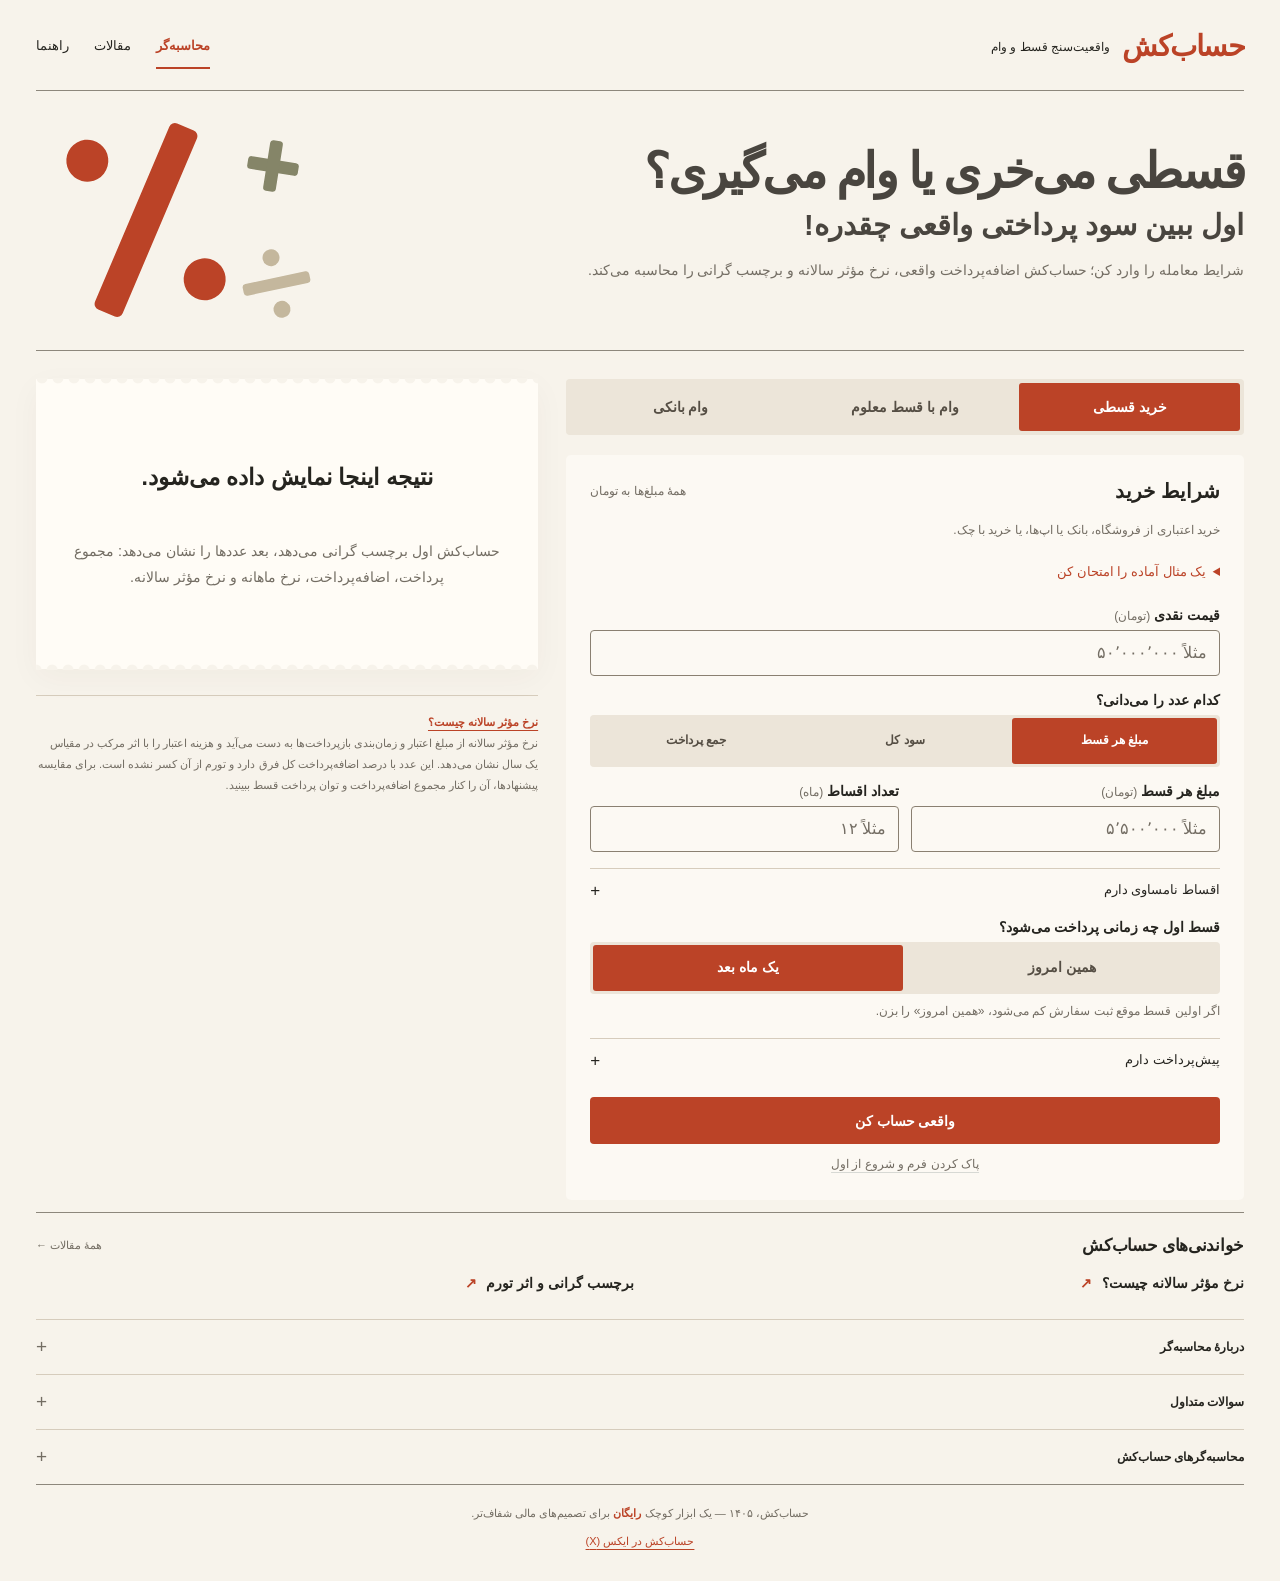
==== hesabkesh/index.html @ 0bfcc55f "Use buttons for profit amount and percentage selection" ====
<!DOCTYPE html>
<html lang="fa" dir="rtl">
<head>
<meta charset="UTF-8">
<meta name="viewport" content="width=device-width, initial-scale=1.0">
<title>محاسبه سود واقعی وام و خرید قسطی | حساب‌کش</title>
<meta name="description" content="محاسبه قسط، اضافه‌پرداخت و نرخ مؤثر سالانه وام و خرید اقساطی؛ با پیش‌پرداخت، اقساط متغیر و دوره تنفس. همراه راهنمای نرخ مؤثر، فرمول‌ها و اثر تورم.">
<meta name="robots" content="index, follow">
<meta name="theme-color" content="#f7f3eb">
<meta name="application-name" content="حساب‌کش">
<link rel="icon" href="favicon.svg?v=warm-percent" type="image/svg+xml">
<link rel="canonical" href="https://hesabkesh.ir/">
<link rel="preload" href="/fonts/vazirmatn-arabic.woff2" as="font" type="font/woff2" crossorigin>
<meta property="og:type" content="website">
<meta property="og:locale" content="fa_IR">
<meta property="og:site_name" content="حساب‌کش">
<meta property="og:title" content="محاسبه سود واقعی وام و خرید قسطی | حساب‌کش">
<meta property="og:description" content="محاسبه قسط، اضافه‌پرداخت و نرخ مؤثر سالانه وام و خرید اقساطی؛ با پیش‌پرداخت، اقساط متغیر و دوره تنفس. همراه راهنمای نرخ مؤثر، فرمول‌ها و اثر تورم.">
<meta property="og:url" content="https://hesabkesh.ir/">
<meta name="twitter:card" content="summary">
<meta name="twitter:title" content="محاسبه سود واقعی وام و خرید قسطی | حساب‌کش">
<meta name="twitter:description" content="محاسبه قسط، اضافه‌پرداخت و نرخ مؤثر سالانه وام و خرید اقساطی؛ با پیش‌پرداخت، اقساط متغیر و دوره تنفس. همراه راهنمای نرخ مؤثر، فرمول‌ها و اثر تورم.">
<script type="application/ld+json">
{
  "@context": "https://schema.org",
  "@type": "WebApplication",
  "name": "حساب‌کش",
  "alternateName": "واقعیت‌سنج خرید قسطی و وام",
  "url": "https://hesabkesh.ir/",
  "applicationCategory": "FinanceApplication",
  "operatingSystem": "Any",
  "inLanguage": "fa-IR",
  "isAccessibleForFree": true,
  "description": "محاسبه قسط، اضافه‌پرداخت و نرخ مؤثر سالانه وام و خرید اقساطی، همراه راهنمای فرمول‌ها و تفسیر هزینه اعتبار.",
  "offers": {
    "@type": "Offer",
    "price": "0",
    "priceCurrency": "IRR"
  },
  "featureList": [
    "محاسبه سود واقعی خرید قسطی",
    "محاسبه نرخ بهره مؤثر سالانه",
    "محاسبه اقساط وام بانکی",
    "محاسبه اقساط متغیر و پیش‌پرداخت",
    "محاسبه وام با دوره تنفس"
  ]
}
</script>
<script type="application/ld+json">
{
  "@context": "https://schema.org",
  "@type": "FAQPage",
  "inLanguage": "fa-IR",
  "mainEntity": [
    {
      "@type": "Question",
      "name": "نرخ مؤثر سالانه چیست؟",
      "acceptedAnswer": {
        "@type": "Answer",
        "text": "نرخ مؤثر سالانه هزینه واقعی وام یا خرید قسطی را در مقیاس یک سال نشان می‌دهد. این نرخ از مبلغ اعتبار و زمان پرداخت‌ها به دست می‌آید، اثر مرکب را لحاظ می‌کند و هنوز از تورم تعدیل نشده است."
      }
    },
    {
      "@type": "Question",
      "name": "چرا سود واقعی خرید قسطی با نرخ اعلامی فرق دارد؟",
      "acceptedAnswer": {
        "@type": "Answer",
        "text": "در خرید قسطی، قیمت نقدی، پیش‌پرداخت، تعداد اقساط و مبلغ هر قسط روی نرخ واقعی اثر می‌گذارند. به همین دلیل ممکن است هزینه واقعی از تصور اولیه بیشتر باشد."
      }
    },
    {
      "@type": "Question",
      "name": "برای مقایسه دو پیشنهاد، نرخ مؤثر سالانه مهم‌تر است یا اضافه‌پرداخت؟",
      "acceptedAnswer": {
        "@type": "Answer",
        "text": "هر دو مهم هستند. نرخ مؤثر سالانه هزینه نسبی اعتبار را برای مقایسه نشان می‌دهد و اضافه‌پرداخت مشخص می‌کند در مجموع چند تومان بیشتر پرداخت می‌کنید. مبلغ همه قسط‌های ماهانه را هم با درآمد پس از مخارج ضروری بسنجید."
      }
    },
    {
      "@type": "Question",
      "name": "آیا سود روی اصل وام با نرخ بهره واقعی یکی است؟",
      "acceptedAnswer": {
        "@type": "Answer",
        "text": "نه همیشه. در روش سود روی اصل وام، سود معمولاً روی کل اصل وام حساب می‌شود، حتی وقتی بخشی از بدهی بازپرداخت شده است. به همین دلیل نرخ مؤثر می‌تواند از نرخ اعلامی بالاتر باشد."
      }
    },
    {
      "@type": "Question",
      "name": "آیا نرخ مؤثر سالانه اثر تورم را هم حساب می‌کند؟",
      "acceptedAnswer": {
        "@type": "Answer",
        "text": "خیر. نرخ مؤثر سالانه هزینه اعتبار پیش از تعدیل تورمی است. برای یک دوره سالانه یکسان، نرخ تعدیل‌شده برابر است با (۱ + نرخ مؤثر) تقسیم بر (۱ + تورم)، منهای ۱؛ نرخ‌ها به صورت اعشاری وارد می‌شوند. تورم گذشته تضمین آینده یا افزایش درآمد شما نیست."
      }
    }
  ]
}
</script>
<script>
  window.GA_MEASUREMENT_ID = 'G-GB3STFFW12';

  (function loadGoogleAnalytics() {
    const id = window.GA_MEASUREMENT_ID;
    if (['localhost', '127.0.0.1'].includes(location.hostname) || !id || id === 'G-XXXXXXXXXX') return;

    const script = document.createElement('script');
    script.async = true;
    script.src = `https://www.googletagmanager.com/gtag/js?id=${encodeURIComponent(id)}`;
    document.head.appendChild(script);

    window.dataLayer = window.dataLayer || [];
    window.gtag = function gtag(){ dataLayer.push(arguments); };
    gtag('js', new Date());
    gtag('config', id);
  })();
</script>
<style>
  @font-face {
    font-family: 'Vazirmatn';
    font-weight: 100 900;
    font-display: swap;
    src: url('/fonts/vazirmatn-arabic.woff2') format('woff2');
    unicode-range: U+0600-06FF, U+0750-077F, U+08A0-08FF, U+200C-200E, U+2010-2011, U+FB50-FDFF, U+FE70-FEFC;
  }
  @font-face {
    font-family: 'Vazirmatn';
    font-weight: 100 900;
    font-display: swap;
    src: url('/fonts/vazirmatn-latin.woff2') format('woff2');
    unicode-range: U+0000-00FF, U+0131, U+0152-0153, U+02BB-02BC, U+02C6, U+02DA, U+02DC, U+2000-206F, U+20AC, U+2122, U+2212, U+FEFF;
  }

  *, *::before, *::after { box-sizing: border-box; margin: 0; padding: 0; }

  :root {
    --bg: #111315;
    --surface: #181b1e;
    --card: rgba(255,255,255,0.06);
    --card-solid: #20252a;
    --primary: #2dd4bf;
    --primary-dark: #14b8a6;
    --primary-light: rgba(45,212,191,0.14);
    --accent: #f59e0b;
    --danger: #fb7185;
    --text: #f6f3ee;
    --muted: #a9b1ad;
    --border: rgba(255,255,255,0.36);
    --warn: #fbbf24;
    --good: #6ee7b7;
    --radius: 8px;
  }

  body {
    font-family: 'Vazirmatn', Tahoma, Arial, sans-serif;
    background:
      linear-gradient(180deg, rgba(45,212,191,0.05), transparent 280px),
      linear-gradient(135deg, #111315 0%, #171a1d 46%, #101418 100%);
    color: var(--text);
    min-height: 100vh;
    padding: 24px 16px 48px;
    position: relative;
    overflow-x: hidden;
  }
  html { scroll-behavior: smooth; background-color: #111315; color-scheme: dark; }

  /* Background: quiet grid for a utilitarian calculator surface */
  body::before {
    content: '';
    position: fixed;
    inset: 0;
    background-image:
      linear-gradient(rgba(255,255,255,0.035) 1px, transparent 1px),
      linear-gradient(90deg, rgba(255,255,255,0.035) 1px, transparent 1px);
    background-size: 36px 36px;
    z-index: -1;
  }

  .container { max-width: 760px; margin: 0 auto; }

  header { margin-bottom: 24px; }
  .brand-line {
    display: flex; align-items: center; justify-content: space-between; gap: 14px;
    margin-bottom: 18px; color: var(--muted); font-size: 0.86rem;
  }
  .brand {
    color: var(--text); font-weight: 800; font-size: 1.05rem;
  }
  .trust-pill {
    display: inline-flex; align-items: center;
    border: 1px solid rgba(45,212,191,0.52); color: #99f6e4;
    background: rgba(45,212,191,0.08); border-radius: var(--radius);
    padding: 6px 10px; white-space: nowrap; text-decoration: none;
    transition: background .2s, border-color .2s;
  }
  .trust-pill:hover,
  .trust-pill:focus-visible {
    background: rgba(45,212,191,0.14);
    border-color: rgba(45,212,191,0.75);
    outline: none;
  }
  header h1 {
    font-size: clamp(1.8rem, 3.4vw, 2.65rem); line-height: 1.42; font-weight: 900; margin-bottom: 12px;
    color: var(--text);
  }
  .hero-question {
    color: #99f6e4;
  }
  .hero-answer {
    display: block;
    font-size: 0.82em;
    color: var(--text);
    margin-top: 2px;
  }
  header p { color: var(--muted); font-size: 0.94rem; line-height: 1.9; max-width: 680px; }
  /* Tabs */
  .tabs {
    position: sticky; top: 8px; z-index: 20;
    display: flex; gap: 8px; margin-bottom: 24px;
    background: rgba(17,19,21,0.96); backdrop-filter: blur(12px);
    border-radius: var(--radius); padding: 6px; border: 1px solid var(--border);
  }
  #article-effective-rate { scroll-margin-top: 84px; }
  .tab-btn {
    flex: 1; padding: 10px 4px; border: none; background: transparent;
    border-radius: 8px; font-family: inherit; font-size: 0.85rem; font-weight: 500;
    cursor: pointer; color: var(--muted); transition: all .2s;
  }
  .tab-btn.active {
    background: var(--primary);
    color: #071411;
    box-shadow: 0 2px 12px rgba(45,212,191,0.25);
  }

  .tab-btn:focus-visible, .article-card a:focus-visible {
    outline: 2px solid var(--primary); outline-offset: 3px;
  }
  .articles-intro { color: var(--muted); margin-bottom: 20px; line-height: 1.9; }
  .article-card { line-height: 2; }
  .article-card h3 { font-size: 1.15rem; margin-bottom: 8px; }
  .article-card p, .article-card ul { margin-bottom: 16px; }
  .article-card ul { padding-inline-start: 24px; }
  .article-card .article-meta { color: var(--muted); font-size: 0.82rem; }
  .article-details summary { cursor: pointer; color: #99f6e4; font-weight: 700; padding: 10px 0; }
  .article-details summary:focus-visible { outline: 2px solid var(--primary); outline-offset: 3px; }
  .article-details .article-read-less { display: none; }
  .article-details[open] .article-read-more { display: none; }
  .article-details[open] .article-read-less { display: inline; }
  .article-full { border-top: 1px solid var(--border); padding-top: 16px; }
  .article-full h4 { font-size: 1rem; margin: 20px 0 8px; }
  .article-formula { background: rgba(0,0,0,0.2); border: 1px solid var(--border); border-radius: 8px; padding: 22px 12px; margin-bottom: 16px; text-align: center; overflow-x: auto; }
  .article-formula math { font-size: clamp(1rem, 3.5vw, 1.3rem); margin: 0 auto; }
  .ear-article-link { color: #99f6e4; text-decoration: underline; text-underline-offset: 4px; }
  .ear-article-link:focus-visible { outline: 2px solid var(--primary); outline-offset: 3px; }
  .inline-math { font-size: 1.12em; margin-inline: 0.2em; direction: ltr; unicode-bidi: isolate; white-space: nowrap; }
  .inline-code { font-family: monospace; font-size: 0.95em; overflow-wrap: anywhere; }
  .article-symbols { margin: 16px 0 24px; padding: 16px; border: 1px solid var(--border); border-radius: 8px; background: rgba(0,0,0,0.15); }
  .article-symbols dt { font-weight: 700; color: #99f6e4; margin-top: 14px; }
  .article-symbols dt:first-child { margin-top: 0; }
  .article-symbols dd { margin: 4px 0 0; }
  .article-card a { color: #99f6e4; text-underline-offset: 4px; }

  /* Card */
  .card {
    background: rgba(255,255,255,0.065); backdrop-filter: blur(16px);
    border-radius: var(--radius); padding: 24px;
    border: 1px solid var(--border); margin-bottom: 20px;
    box-shadow: 0 4px 24px rgba(0,0,0,0.3);
  }

  .panel { display: none; }
  .panel.active { display: block; }

  /* Form */
  .field { margin-bottom: 18px; }
  label { display: block; font-size: 0.9rem; font-weight: 700; margin-bottom: 6px; color: #e7ece8; }
  label span.hint { font-weight: 400; color: var(--muted); font-size: 0.82rem; }

  input[type="text"], input[type="number"], select {
    width: 100%; padding: 11px 14px; border: 1.5px solid var(--border);
    border-radius: 8px; font-family: inherit; font-size: 1rem;
    background: rgba(255,255,255,0.06); color: var(--text);
    transition: border-color .2s, background .2s; direction: ltr; text-align: right;
  }
  input[type="text"]::placeholder, input[type="number"]::placeholder { color: var(--muted); }
  select option { background: #1e1a45; color: var(--text); }
  input[type="text"]:focus, input[type="number"]:focus, select:focus {
    outline: none; border-color: var(--primary);
    background: rgba(45,212,191,0.08);
    box-shadow: 0 0 0 3px rgba(45,212,191,0.16);
  }

  .row-2 { display: grid; grid-template-columns: 1fr 1fr; gap: 16px; align-items: start; }

  .input-choice { margin-bottom: 18px; }
  .choice-group {
    display: grid; grid-template-columns: 1fr 1fr; gap: 6px;
    padding: 5px; border: 1px solid var(--border); border-radius: 8px;
    background: rgba(0,0,0,0.16);
  }
  .choice-btn {
    min-width: 0; border: 0; border-radius: 6px; padding: 10px 8px;
    background: transparent; color: var(--muted); font-family: inherit;
    font-size: 0.86rem; font-weight: 600; cursor: pointer;
    display: flex; align-items: center; justify-content: center; text-align: center;
    white-space: normal; line-height: 1.45;
    transition: background .2s, color .2s, box-shadow .2s;
  }
  .choice-btn.active {
    background: rgba(45,212,191,0.18); color: #b7fff2;
    box-shadow: inset 0 0 0 1px rgba(45,212,191,0.48);
  }
  .choice-stack { grid-template-columns: 1fr; }
  .choice-stack .choice-btn {
    justify-content: flex-start;
    line-height: 1.65; text-align: right; padding: 10px 12px;
  }
  .choice-stack .choice-example { flex-direction: column; align-items: flex-start; gap: 2px; }
  .choice-example strong { font-weight: 700; }
  .choice-example span { font-size: 0.78rem; font-weight: 400; color: var(--muted); }
  .choice-help {
    color: var(--muted); font-size: 0.8rem; line-height: 1.7;
    margin-top: 7px;
  }
  .derived-note {
    display: none; margin: -2px 0 18px; padding: 11px 13px;
    border: 1px solid rgba(45,212,191,0.28); border-radius: 8px;
    background: rgba(45,212,191,0.07); color: var(--muted);
    font-size: 0.82rem; line-height: 1.75;
  }
  .derived-note.show { display: block; }
  .derived-note strong { color: #99f6e4; }

  .btn {
    width: 100%; padding: 14px;
    background: var(--primary);
    color: #061513; border: none; border-radius: 8px; font-family: inherit;
    font-size: 1.05rem; font-weight: 700; cursor: pointer;
    transition: transform .15s, box-shadow .15s; margin-top: 4px;
    box-shadow: 0 4px 16px rgba(45,212,191,0.28);
  }
  .btn:hover { transform: translateY(-1px); box-shadow: 0 6px 22px rgba(45,212,191,0.36); }
  .btn:active { transform: translateY(0); }
  .reset-btn {
    display: block; margin: 11px auto 0; padding: 5px 8px;
    border: 0; background: transparent; color: var(--muted);
    font-family: inherit; font-size: 0.82rem; cursor: pointer;
    text-decoration: underline; text-decoration-color: rgba(169,177,173,0.45);
    text-underline-offset: 4px; transition: color .2s;
  }
  .reset-btn:hover,
  .reset-btn:focus-visible { color: #99f6e4; outline: none; }

  /* Results */
  .result-card {
    display: none;
    background: linear-gradient(135deg, rgba(45,212,191,0.13), rgba(245,158,11,0.08));
    border: 1.5px solid rgba(45,212,191,0.52);
    border-radius: var(--radius); padding: 22px; margin-top: 20px;
    backdrop-filter: blur(12px);
    box-shadow: 0 4px 24px rgba(0,0,0,0.26);
  }
  .result-card.show { display: block; }
  .result-card.result-nudge {
    animation: resultNudge 1.25s ease;
  }

  .result-card h3 {
    font-size: 1rem; font-weight: 700; margin-bottom: 16px; text-align: center;
    color: #99f6e4;
  }
  @keyframes resultNudge {
    0% {
      box-shadow: 0 4px 24px rgba(0,0,0,0.26), 0 0 0 0 rgba(45,212,191,0.0);
      border-color: rgba(45,212,191,0.52);
    }
    35% {
      box-shadow: 0 10px 34px rgba(0,0,0,0.34), 0 0 0 8px rgba(45,212,191,0.10);
      border-color: rgba(110,231,183,0.9);
    }
    100% {
      box-shadow: 0 4px 24px rgba(0,0,0,0.26), 0 0 0 0 rgba(45,212,191,0.0);
      border-color: rgba(45,212,191,0.52);
    }
  }

  .result-row { display: flex; justify-content: space-between; align-items: center; padding: 10px 0; border-bottom: 1px solid rgba(255,255,255,0.08); }
  .result-row:last-child { border-bottom: none; }
  .result-row .label { color: var(--muted); font-size: 0.9rem; }
  .result-row .value { font-weight: 700; font-size: 0.95rem; color: var(--text); }
  .result-row .value.big { font-size: 1.15rem; color: #fbbf24; }
  .result-row .value.apr { color: #99f6e4; }

  .result-summary {
    background: rgba(8,13,12,0.48);
    border: 1px solid rgba(255,255,255,0.36);
    border-radius: 8px;
    padding: 16px;
    margin-bottom: 16px;
  }
  .verdict-kicker {
    color: var(--muted); font-size: 0.82rem; margin-bottom: 7px;
  }
  .verdict-title {
    display: inline-flex; align-items: center; gap: 8px;
    font-size: 1.35rem; line-height: 1.45; font-weight: 900;
    margin-bottom: 8px;
  }
  .verdict-title.good { color: #6ee7b7; }
  .verdict-title.ok { color: #fde68a; }
  .verdict-title.warn { color: #fb923c; }
  .verdict-title.high { color: #fb7185; }
  .verdict-title.bad { color: #e879f9; }
  .verdict-lead {
    color: #e7ece8; font-size: 0.95rem; line-height: 1.85;
  }
  .result-placeholder {
    background: rgba(255,255,255,0.045);
    border: 1px dashed rgba(255,255,255,0.42);
    border-radius: var(--radius);
    padding: 16px;
    margin-bottom: 20px;
    color: var(--muted);
    line-height: 1.8;
    font-size: 0.9rem;
  }
  .result-placeholder strong { color: #f6f3ee; }

  /* Verdict bar */
  .verdict {
    margin-top: 16px; background: rgba(255,255,255,0.06);
    border-radius: 8px; padding: 14px 16px; font-size: 0.88rem; line-height: 1.7;
    border: 1px solid rgba(255,255,255,0.36);
  }
  .verdict strong { color: #99f6e4; }

  /* Explainer box */
  .explainer {
    background: rgba(45,212,191,0.07);
    border-right: 4px solid var(--primary);
    border-radius: 0 8px 8px 0; padding: 14px 16px; margin-top: 20px;
    font-size: 0.87rem; line-height: 1.75; color: var(--muted);
    border-top: 1px solid var(--border); border-bottom: 1px solid var(--border);
  }
  .explainer strong { color: #99f6e4; }

  .presets {
    display: grid; grid-template-columns: repeat(3, 1fr); gap: 10px;
    margin-bottom: 18px;
  }
  .preset-btn {
    background: rgba(255,255,255,0.052);
    border: 1px solid rgba(255,255,255,0.36);
    color: #f6f3ee; border-radius: 8px; padding: 11px 10px;
    font-family: inherit; cursor: pointer; text-align: right;
    min-height: 64px; transition: border-color .2s, background .2s;
  }
  .preset-btn:hover { border-color: rgba(45,212,191,0.45); background: rgba(45,212,191,0.08); }
  .preset-btn strong { display: block; font-size: 0.9rem; margin-bottom: 3px; }
  .preset-btn span { display: block; color: var(--muted); font-size: 0.78rem; line-height: 1.5; }
  .preset-label {
    color: #99f6e4;
    font-size: 0.88rem;
    font-weight: 700;
    margin-bottom: 12px;
  }
  .preset-separator {
    height: 0;
    border: 0;
    border-top: 1px solid rgba(255,255,255,0.12);
    background: linear-gradient(90deg, rgba(45,212,191,0), rgba(45,212,191,0.3), rgba(45,212,191,0));
    margin: 2px 0 18px;
  }

  /* Variable installments textarea */
  textarea {
    width: 100%; padding: 11px 14px; border: 1.5px solid var(--border);
    border-radius: 8px; font-family: 'Vazirmatn', Tahoma, monospace; font-size: 0.95rem;
    background: rgba(255,255,255,0.06); color: var(--text);
    resize: vertical; direction: ltr; text-align: right;
    transition: border-color .2s, background .2s; line-height: 1.8;
  }
  textarea::placeholder { color: var(--muted); }
  textarea:focus {
    outline: none; border-color: var(--primary);
    background: rgba(45,212,191,0.08);
    box-shadow: 0 0 0 3px rgba(45,212,191,0.16);
  }
  .var-counter {
    font-size: 0.8rem; color: var(--muted); margin-top: 5px; text-align: left;
  }
  .var-counter.has-entries { color: #99f6e4; }

  /* Grace period toggle */
  .grace-toggle {
    display: inline-block; margin-bottom: 16px; font-size: 0.85rem;
    color: #99f6e4; cursor: pointer; user-select: none;
    padding: 6px 12px; border: 1px dashed rgba(45,212,191,0.58);
    border-radius: 8px; transition: background .2s;
  }
  .grace-toggle:hover { background: rgba(45,212,191,0.1); }
  .optional-toggle { background: transparent; font-family: inherit; }
  .panel-switch {
    margin-bottom: 18px; padding: 10px 13px;
    border: 1px solid var(--border); border-radius: 8px;
    background: rgba(0,0,0,0.16); color: var(--muted);
    font-size: 0.84rem; line-height: 1.8;
  }
  .link-btn {
    padding: 0; border: 0; background: transparent; color: #99f6e4;
    font-family: inherit; font-size: inherit; font-weight: 700; cursor: pointer;
    text-decoration: underline; text-underline-offset: 4px;
  }
  .link-btn:hover, .link-btn:focus-visible { color: #ccfbf1; }
  .grace-panel { display: none; margin-bottom: 4px; }
  .grace-panel.open { display: block; }

  /* Validation errors */
  .field-error { font-size: 0.82rem; color: #f87171; margin-top: 5px; display: none; }
  .field-error.show { display: block; }
  input.invalid { border-color: #f87171 !important; box-shadow: 0 0 0 3px rgba(248,113,113,0.2) !important; }
  .form-error {
    background: rgba(248,113,113,0.1); border: 1px solid rgba(248,113,113,0.4);
    border-radius: 8px; padding: 11px 14px; font-size: 0.88rem; color: #fca5a5;
    margin-bottom: 14px; display: none;
  }
  .form-error.show { display: block; }

  /* Tooltip helper */
  .tooltip-wrap { position: relative; display: inline-block; margin-right: 4px; }
  .tooltip-icon { display: inline-flex; align-items: center; justify-content: center; width: 17px; height: 17px; background: #99f6e4; color: #061513; border-radius: 50%; font-size: 11px; cursor: default; }

  /* Reference box */
  .ref-box {
    background: rgba(255,255,255,0.05); backdrop-filter: blur(12px);
    border: 1px solid rgba(45,212,191,0.52); border-radius: var(--radius);
    margin-bottom: 20px; overflow: hidden;
  }
  .ref-box summary {
    padding: 13px 18px; font-size: 0.88rem; font-weight: 700; color: #99f6e4;
    cursor: pointer; list-style: none; user-select: none;
  }
  .ref-box summary::-webkit-details-marker { display: none; }
  .ref-box[open] summary { border-bottom: 1px solid rgba(255,255,255,0.08); }
  .ref-body { padding: 16px 18px; }
  .ref-baseline {
    font-size: 0.88rem; color: var(--muted); margin-bottom: 14px;
    display: flex; flex-wrap: wrap; gap: 6px; align-items: baseline;
  }
  .ref-baseline strong { color: #99f6e4; }
  .ref-bands { display: flex; flex-direction: column; gap: 7px; margin-bottom: 14px; }
  .band { display: flex; align-items: center; gap: 10px; font-size: 0.85rem; color: #e7ece8; }
  .bdot { width: 10px; height: 10px; border-radius: 50%; flex-shrink: 0; }
  .b-good .bdot { background: #6ee7b7; }
  .b-ok   .bdot { background: #fde68a; }
  .b-warn .bdot { background: #fb923c; }
  .b-high .bdot { background: #f87171; }
  .b-bad  .bdot { background: #e879f9; }
  .ref-note { font-size: 0.78rem; color: var(--muted); border-top: 1px solid rgba(255,255,255,0.07); padding-top: 12px; line-height: 1.7; }
  .ref-note a { color: #99f6e4; }

  .seo-content {
    margin-top: 32px;
    padding-top: 28px;
    border-top: 1px solid rgba(255,255,255,0.1);
  }
  .seo-content h2 {
    font-size: 1.15rem;
    color: #f0eeff;
    margin-bottom: 10px;
  }
  .seo-content h3 {
    font-size: 0.98rem;
    color: #99f6e4;
    margin-bottom: 8px;
  }
  .seo-content p {
    color: var(--muted);
    font-size: 0.88rem;
    line-height: 1.85;
    margin-bottom: 14px;
  }
  .seo-grid {
    display: grid;
    grid-template-columns: 1fr 1fr;
    gap: 16px;
    margin: 18px 0 20px;
  }
  .seo-item {
    background: rgba(255,255,255,0.04);
    border: 1px solid rgba(255,255,255,0.36);
    border-radius: 8px;
    padding: 16px;
  }
  .faq-list {
    display: grid;
    gap: 10px;
    margin-top: 14px;
  }
  .faq-list details {
    background: rgba(255,255,255,0.04);
    border: 1px solid rgba(255,255,255,0.36);
    border-radius: 8px;
    padding: 12px 14px;
  }
  .faq-list summary {
    color: #e7ece8;
    cursor: pointer;
    font-size: 0.9rem;
    font-weight: 600;
  }
  .faq-list p {
    margin: 10px 0 0;
  }
  .page-links {
    margin: 0;
    padding-right: 20px;
    line-height: 2;
  }
  .page-links a { color: #99f6e4; }
  .site-footer {
    margin-top: 28px;
    padding-top: 18px;
    border-top: 1px solid rgba(255,255,255,0.12);
    color: var(--muted);
    font-size: 0.82rem;
    line-height: 1.8;
    text-align: center;
  }
  .footer-free {
    color: #99f6e4;
    font-weight: 700;
  }
  .footer-social {
    display: inline-block;
    margin-top: 8px;
    color: var(--primary);
    text-underline-offset: 4px;
  }

  @media(max-width: 420px) {
    .row-2 { grid-template-columns: 1fr; }
    .seo-grid { grid-template-columns: 1fr; }
    .presets { grid-template-columns: 1fr; }
    .brand-line { align-items: flex-start; flex-direction: column; }
    .tab-btn { font-size: 0.78rem; }
  }
</style>
<link rel="stylesheet" href="./warm.css?v=f2a40dc24a">
</head>
<body>
<a class="skip-link" href="#main-content">پرش به محتوای اصلی</a>
<div class="container">

  <header class="site-header">
    <a class="wordmark" href="./"><strong>حساب‌کش</strong><span>واقعیت‌سنج قسط و وام</span></a>
    <nav class="tabs" aria-label="بخش‌های حساب‌کش">
      <button class="tab-btn active" type="button" data-tab="installment" aria-pressed="true" aria-controls="panel-installment panel-loan" onclick="returnToCalculator()">محاسبه‌گر</button>
      <button class="tab-btn" type="button" data-tab="articles" aria-pressed="false" aria-controls="panel-articles" onclick="switchTab('articles')">مقالات</button>
      <a href="#article-rate-guide" onclick="openRateGuideArticle()">راهنما</a>
    </nav>
  </header>
  <main id="main-content" tabindex="-1">
  <section class="hero" aria-labelledby="hero-heading">
    <div class="hero-copy"><h1 id="hero-heading">قسطی می‌خری یا وام می‌گیری؟</h1><p class="hero-subtitle">اول ببین سود پرداختی واقعی چقدره!</p><p class="hero-description">شرایط معامله را وارد کن؛ حساب‌کش اضافه‌پرداخت واقعی، نرخ مؤثر سالانه و برچسب گرانی را محاسبه می‌کند.</p></div>
    <div class="hero-art" aria-hidden="true">
      <svg class="art-plus" xmlns="http://www.w3.org/2000/svg" viewBox="0 0 80 80" fill="currentColor" focusable="false">
        <rect x="8" y="32" width="64" height="16" rx="4"/>
        <rect x="32" y="8" width="16" height="64" rx="4"/>
      </svg>
      <svg class="art-divide" xmlns="http://www.w3.org/2000/svg" viewBox="0 0 100 100" fill="currentColor" focusable="false">
        <rect x="10" y="43" width="80" height="14" rx="4"/>
        <circle cx="50" cy="19" r="10"/><circle cx="50" cy="81" r="10"/>
      </svg>
      <svg class="art-percent" xmlns="http://www.w3.org/2000/svg" viewBox="0 0 180 220" fill="currentColor" focusable="false">
        <circle cx="39" cy="44" r="21"/><circle cx="141" cy="176" r="21"/>
        <rect x="75" y="9" width="30" height="202" rx="6" transform="rotate(30 90 110)"/>
      </svg>
    </div>
  </section>
  <div class="calculator-workspace">
  <div class="calculator-modes choice-group" role="group" aria-label="نوع محاسبه">
    <button class="choice-btn active" type="button" id="inst-kind-purchase" aria-pressed="true" onclick="setInstallmentKind('purchase')">خرید قسطی</button>
    <button class="choice-btn" type="button" id="inst-kind-loan" aria-pressed="false" onclick="setInstallmentKind('loan')">وام با قسط معلوم</button>
    <button class="choice-btn" type="button" id="calculator-bank" aria-pressed="false" onclick="switchTab('loan')">وام بانکی</button>
  </div>
  <!-- ===== PANEL 1: Installment / Credit ===== -->
  <div id="panel-installment" class="panel calculator-panel active">
    <div class="card form-card" aria-describedby="inst-kind-help"><div class="form-heading"><h2>شرایط خرید</h2><span>همهٔ مبلغ‌ها به تومان</span></div>
      <p class="choice-help" id="inst-kind-help">خرید اعتباری از فروشگاه، بانک یا اپ‌ها، یا خرید با چک.</p>
      <details class="example-picker"><summary>یک مثال آماده را امتحان کن</summary>
      <div class="presets" id="inst-presets-purchase" aria-label="نمونه‌های آماده خرید قسطی">
        <button class="preset-btn" type="button" onclick="loadStorePreset(18000000, 0, 3600000, 4, 'extra', true)">
          <strong>تبلت</strong>
          <span>۱۸ نقدی، ۳٫۶ اضافه، قسط اول امروز</span>
        </button>
        <button class="preset-btn" type="button" onclick="loadInstallmentPreset(80000000, 20000000, 5800000, 12)">
          <strong>لوازم خانگی</strong>
          <span>۸۰ نقدی، ۲۰ پیش، ۱۲ قسط ۵٫۸</span>
        </button>
        <button class="preset-btn" type="button" onclick="loadStorePreset(30000000, 0, 38000000, 10, 'total', false)">
          <strong>گوشی میان‌رده</strong>
          <span>۳۰ نقدی، مجموع کل ۳۸، ۱۰ قسط</span>
        </button>
      </div>
      <div class="presets" id="inst-presets-loan" aria-label="نمونه‌های آماده وام" style="display:none">
        <button class="preset-btn" type="button" onclick="loadStorePreset(100000000, 0, 40000000, 24, 'extra', false, 'loan')">
          <strong>وام با سود اعلام‌شده</strong>
          <span>۱۰۰ وام، سود کل ۴۰، ۲۴ قسط</span>
        </button>
        <button class="preset-btn" type="button" onclick="loadInstallmentPreset(50000000, 3000000, 5000000, 12, 'loan')">
          <strong>وام با کارمزد</strong>
          <span>۵۰ وام، ۳ کارمزد، ۱۲ قسط ۵</span>
        </button>
        <button class="preset-btn" type="button" onclick="loadInstallmentPreset(300000000, 45000000, 5500000, 60, 'loan')">
          <strong>خرید امتیاز وام</strong>
          <span>۳۰۰ وام، ۴۵ امتیاز، ۶۰ قسط ۵٫۵</span>
        </button>
      </div>
      </details>

      <div class="field">
        <label for="inst-cash"><span id="inst-cash-text">قیمت نقدی</span> <span class="hint">(تومان)</span></label>
        <input type="text" inputmode="numeric" id="inst-cash" data-fmt="money" placeholder="مثلاً ۵۰٬۰۰۰٬۰۰۰">
      </div>

      <div class="input-choice">
        <label id="inst-entry-label">کدام عدد را می‌دانی؟</label>
        <div class="choice-group choice-stack" role="group" aria-labelledby="inst-entry-label" aria-describedby="inst-entry-help">
          <button class="choice-btn choice-example active" type="button" id="inst-entry-payment" aria-pressed="true" onclick="selectInstallmentEntry('payment')">
            <strong>مبلغ هر قسط</strong><span id="inst-entry-payment-ex">مثلاً «ماهی ۵ میلیون، ۱۲ قسط»</span>
          </button>
          <button class="choice-btn choice-example" type="button" id="inst-entry-extra" aria-pressed="false" onclick="selectInstallmentEntry('extra')">
            <strong id="inst-entry-extra-title">سود کل</strong><span id="inst-entry-extra-ex">مثلاً «۳٫۶ میلیون روی قیمت اضافه می‌شود»</span>
          </button>
          <button class="choice-btn choice-example" type="button" id="inst-entry-total" aria-pressed="false" onclick="selectInstallmentEntry('total')">
            <strong id="inst-entry-total-title">جمع پرداخت</strong><span id="inst-entry-total-ex">مثلاً «در مجموع ۳۸ میلیون پرداخت می‌کنی»</span>
          </button>
        </div>
        <p class="choice-help" id="inst-entry-help" style="display:none"></p>
      </div>

      <div id="inst-payment-source-fields">
        <!-- Equal installments (default) -->
        <div id="inst-equal-fields">
          <div class="row-2">
            <div class="field">
              <label>مبلغ هر قسط <span class="hint">(تومان)</span></label>
              <input type="text" inputmode="numeric" id="inst-payment" data-fmt="money" placeholder="مثلاً ۵٬۵۰۰٬۰۰۰">
            </div>
            <div class="field">
              <label>تعداد اقساط <span class="hint">(ماه)</span></label>
              <input type="text" inputmode="numeric" id="inst-n" data-fmt="count" placeholder="مثلاً ۱۲">
            </div>
          </div>
        </div>

        <!-- Variable installments -->
        <div id="inst-variable-fields" style="display:none">
          <div class="field">
            <label>مبلغ اقساط <span class="hint">— هر ماه یک خط؛ ماه بدون پرداخت را صفر بنویس</span></label>
            <textarea id="inst-payments-var" rows="6" placeholder="مثال:&#10;۵٬۰۰۰٬۰۰۰&#10;۵٬۵۰۰٬۰۰۰&#10;۶٬۰۰۰٬۰۰۰&#10;..."></textarea>
            <div class="var-counter" id="inst-var-counter">۰ ماه، ۰ پرداخت</div>
          </div>
        </div>

        <button type="button" class="grace-toggle" onclick="toggleVariable()" id="inst-var-toggle" aria-expanded="false" aria-controls="inst-variable-fields">
          اقساط نامساوی دارم
        </button>
      </div>

      <div id="inst-store-source-fields" style="display:none">
        <input type="hidden" id="inst-store-kind" value="extra">
        <div class="input-choice" id="inst-profit-unit-field">
          <input type="hidden" id="inst-profit-unit" value="amount">
          <label id="inst-profit-unit-label">سود کل را چطور وارد می‌کنی؟</label>
          <div class="choice-group" role="group" aria-labelledby="inst-profit-unit-label">
            <button class="choice-btn active" type="button" id="inst-profit-amount" aria-pressed="true" onclick="setProfitUnit('amount')">مبلغ به تومان</button>
            <button class="choice-btn" type="button" id="inst-profit-percent" aria-pressed="false" onclick="setProfitUnit('percent')">درصد برای کل دوره</button>
          </div>
        </div>
        <div class="field" id="inst-profit-rate-field" style="display:none">
          <label for="inst-profit-rate">درصد سود کل <span class="hint">(٪)</span></label>
          <input type="text" inputmode="decimal" id="inst-profit-rate" data-fmt="rate" placeholder="مثلاً ۲۳">
          <p class="choice-help" id="inst-profit-rate-help"></p>
        </div>
        <div class="row-2">
          <div class="field" id="inst-store-amount-field">
            <label for="inst-store-value"><span id="inst-store-value-text">سود کل</span> <span class="hint">(تومان)</span></label>
            <input type="text" inputmode="numeric" id="inst-store-value" data-fmt="money" placeholder="مثلاً ۳٬۶۰۰٬۰۰۰">
          </div>
          <div class="field">
            <label>تعداد اقساط <span class="hint">(ماه)</span></label>
            <input type="text" inputmode="numeric" id="inst-store-n" data-fmt="count" placeholder="مثلاً ۴">
          </div>
        </div>
        <div class="derived-note" id="inst-store-derived" aria-live="polite"></div>
      </div>

      <div class="input-choice">
        <label>قسط اول چه زمانی پرداخت می‌شود؟</label>
        <div class="choice-group" role="group" aria-label="زمان پرداخت قسط اول" aria-describedby="inst-first-help">
          <button class="choice-btn" type="button" id="inst-first-now" aria-pressed="false" onclick="setFirstPaymentTiming(true)">همین امروز</button>
          <button class="choice-btn active" type="button" id="inst-first-next" aria-pressed="true" onclick="setFirstPaymentTiming(false)">یک ماه بعد</button>
        </div>
        <p class="choice-help" id="inst-first-help">اگر اولین قسط موقع ثبت سفارش کم می‌شود، «همین امروز» را بزن.</p>
      </div>

      <button class="grace-toggle optional-toggle" type="button" id="inst-down-toggle"
              aria-expanded="false" aria-controls="inst-down-panel"
              onclick="toggleInstallmentDown()">پیش‌پرداخت دارم</button>
      <div class="grace-panel" id="inst-down-panel">
        <div class="field">
          <label for="inst-down"><span id="inst-down-text">مبلغ پیش‌پرداخت جدا از اقساط</span> <span class="hint">(تومان)</span></label>
          <input type="text" inputmode="numeric" id="inst-down" data-fmt="money" placeholder="مثلاً ۱۰٬۰۰۰٬۰۰۰">
          <p class="choice-help" id="inst-down-help" style="display:none">اگر امتیاز وام را خریده‌ای، قیمت امتیاز را هم همین‌جا بنویس. سپرده‌ای که آخر کار پس می‌گیری را اینجا ننویس.</p>
        </div>
      </div>
      <div class="form-error" id="inst-error" role="alert"></div>
      <button class="btn" onclick="calcInstallment()">واقعی حساب کن</button>
      <button class="reset-btn" type="button" onclick="resetInstallmentForm()">پاک کردن فرم و شروع از اول</button>
    </div>

    <div class="receipt-column">
    <div class="result-placeholder" id="inst-placeholder">
      <strong>نتیجه اینجا نمایش داده می‌شود.</strong><br>
      حساب‌کش اول برچسب گرانی می‌دهد، بعد عددها را نشان می‌دهد: مجموع پرداخت، اضافه‌پرداخت، نرخ ماهانه و نرخ مؤثر سالانه.
    </div>

    <div class="result-card" id="inst-result">
      <div class="result-summary">
        <div class="verdict-kicker">حساب‌کش می‌گه</div>
        <div class="verdict-title" id="inst-verdict-title">—</div>
        <div class="verdict-lead" id="inst-verdict-lead">—</div>
      </div>
      <h3>جزئیات عددی</h3>
      <div class="result-row"><span class="label" id="inst-r-cash-label">قیمت نقدی</span><span class="value" id="inst-r-cash">—</span></div>
      <div class="result-row"><span class="label" id="inst-r-down-label">پیش‌پرداخت</span><span class="value" id="inst-r-down">—</span></div>
      <div class="result-row"><span class="label" id="inst-r-principal-label">مبلغی که عملاً تأمین مالی می‌شود</span><span class="value" id="inst-r-principal">—</span></div>
      <div class="result-row" id="inst-r-payment-row"><span class="label">مبلغ هر قسط</span><span class="value" id="inst-r-payment">—</span></div>
      <div class="result-row"><span class="label">تعداد اقساط</span><span class="value" id="inst-r-n">—</span></div>
      <div class="result-row"><span class="label">زمان قسط اول</span><span class="value" id="inst-r-first-payment">—</span></div>
      <div class="result-row"><span class="label">مجموع پرداخت شما</span><span class="value" id="inst-r-total">—</span></div>
      <div class="result-row"><span class="label">مبلغ اضافه‌پرداخت</span><span class="value big" id="inst-r-extra">—</span></div>
      <div class="result-row"><span class="label" id="inst-r-pct-label">درصد اضافه از قیمت نقدی</span><span class="value" id="inst-r-pct">—</span></div>
      <div class="result-row"><span class="label">نرخ بهره ماهانه</span><span class="value apr" id="inst-r-monthly">—</span></div>
      <div class="result-row"><span class="label"><a class="ear-article-link" href="#article-effective-rate" onclick="openEffectiveRateArticle()">نرخ مؤثر سالانه</a> <span style="font-weight:400;font-size:0.8rem;color:var(--muted)">— روی مبلغ اعتبار</span></span><span class="value apr" id="inst-r-apr">—</span></div>
      <div class="verdict" id="inst-verdict"></div>
    </div>

    <div class="explainer">
      <strong><a class="ear-article-link" href="#article-effective-rate" onclick="openEffectiveRateArticle()">نرخ مؤثر سالانه چیست؟</a></strong><br>
      نرخ مؤثر سالانه از مبلغ اعتبار و زمان‌بندی بازپرداخت‌ها به دست می‌آید و هزینه اعتبار را با اثر مرکب در مقیاس یک سال نشان می‌دهد. این عدد با درصد اضافه‌پرداخت کل فرق دارد و تورم از آن کسر نشده است. برای مقایسه پیشنهادها، آن را کنار مجموع اضافه‌پرداخت و توان پرداخت قسط ببینید.
    </div>
    </div><!-- /receipt-column -->
  </div>

  <!-- ===== PANEL 2: Bank Loan ===== -->
  <div id="panel-loan" class="panel calculator-panel">
    <div class="card form-card"><div class="form-heading"><h2>شرایط وام</h2><span>همهٔ مبلغ‌ها به تومان</span></div>
      <p class="panel-switch">نرخ سود را نمی‌دانی ولی مبلغ قسط را داری؟
        <button type="button" class="link-btn" onclick="openLoanByPayment()">با مبلغ قسط حساب کن</button>
      </p>
      <details class="example-picker"><summary>یک مثال آماده را امتحان کن</summary>
      <div class="presets" aria-label="نمونه‌های آماده وام">
        <button class="preset-btn" type="button" onclick="loadLoanPreset(150000000, 18, 24, 'on-principal')">
          <strong>۱۸٪ روی اصل، ۲۴ ماه</strong>
          <span>۱۵۰ میلیون، ۱۸٪، ۲۴ ماه، سود روی اصل</span>
        </button>
        <button class="preset-btn" type="button" onclick="loadLoanPreset(500000000, 23, 60, 'on-principal')">
          <strong>۲۳٪ روی اصل، ۶۰ ماه</strong>
          <span>۵۰۰ میلیون، ۲۳٪، ۶۰ ماه، سود روی اصل</span>
        </button>
        <button class="preset-btn" type="button" onclick="loadLoanPreset(120000000, 18, 24, 'on-balance')">
          <strong>۱۸٪ روی مانده، ۲۴ ماه</strong>
          <span>۱۲۰ میلیون، ۱۸٪، ۲۴ ماه، سود روی مانده</span>
        </button>
      </div>
      </details>

      <div class="field">
        <label>مبلغ وام <span class="hint">(تومان)</span></label>
        <input type="text" inputmode="numeric" id="loan-amount" data-fmt="money" placeholder="مثلاً ۲۰۰٬۰۰۰٬۰۰۰">
      </div>
      <div class="row-2">
        <div class="field">
          <label>نرخ سود اعلام‌شده <span class="hint">(%  سالانه)</span></label>
          <input type="text" inputmode="decimal" id="loan-rate" data-fmt="rate" placeholder="مثلاً ۲۳">
        </div>
        <div class="field">
          <label>مدت کل وام <span class="hint">(ماه، با احتساب دورهٔ تنفس)</span></label>
          <input type="text" inputmode="numeric" id="loan-n" data-fmt="count" placeholder="مثلاً ۳۶">
        </div>
      </div>
      <div class="field">
        <label id="loan-type-label">بانک سود را چطور حساب می‌کند؟</label>
        <div class="choice-group choice-stack" role="group" aria-labelledby="loan-type-label" aria-describedby="loan-method-help">
          <button class="choice-btn choice-example active" type="button" id="loan-type-principal" aria-pressed="true" onclick="setLoanType('on-principal')">
            <strong>سود روی اصل وام</strong><span>رایج در بانک‌های ایران؛ سود کل دوره از اول روی همه مبلغ وام حساب می‌شود</span>
          </button>
          <button class="choice-btn choice-example" type="button" id="loan-type-balance" aria-pressed="false" onclick="setLoanType('on-balance')">
            <strong>سود روی مانده بدهی</strong><span>روش رایج جهانی؛ با هر قسط بدهی کم می‌شود و سود ماه بعد هم کمتر است</span>
          </button>
        </div>
        <p class="choice-help" id="loan-method-help">اگر مطمئن نیستی، «سود روی اصل وام» را بگذار.</p>
        <input type="hidden" id="loan-type" value="on-principal">
      </div>
      <button type="button" class="grace-toggle" onclick="toggleGrace()" id="loan-grace-toggle" aria-expanded="false" aria-controls="grace-panel">
        <span id="grace-toggle-label">حالت پیشرفته: افزودن دوره تنفس</span>
      </button>
      <div class="grace-panel" id="grace-panel">
        <div class="row-2">
          <div class="field">
            <label>طول دوره تنفس <span class="hint">(ماه)</span></label>
            <input type="text" inputmode="numeric" id="loan-grace" data-fmt="count" placeholder="مثلاً ۶" value="">
          </div>
          <div class="field">
            <label>نوع دوره تنفس</label>
            <select id="loan-grace-type">
              <option value="accumulate">بدون پرداخت — سود انباشته می‌شود</option>
              <option value="interest-only">فقط سود — اصل پرداخت نمی‌شود</option>
            </select>
          </div>
        </div>
      </div>
      <div class="form-error" id="loan-error" role="alert"></div>
      <button class="btn" onclick="calcLoan()">واقعی حساب کن</button>
      <button class="reset-btn" type="button" onclick="resetLoanForm()">پاک کردن فرم و شروع از اول</button>
    </div>

    <div class="receipt-column">
    <div class="result-placeholder" id="loan-placeholder">
      <strong>نتیجه اینجا نمایش داده می‌شود.</strong><br>
      حساب‌کش اول برچسب گرانی می‌دهد، بعد عددها را نشان می‌دهد: مجموع پرداخت، اضافه‌پرداخت، نرخ ماهانه و نرخ مؤثر سالانه.
    </div>

    <div class="result-card" id="loan-result">
      <div class="result-summary">
        <div class="verdict-kicker">حساب‌کش می‌گه</div>
        <div class="verdict-title" id="loan-verdict-title">—</div>
        <div class="verdict-lead" id="loan-verdict-lead">—</div>
      </div>
      <h3>جزئیات عددی</h3>
      <div class="result-row"><span class="label">مبلغ وام</span><span class="value" id="loan-r-amount">—</span></div>
      <div class="result-row" id="loan-r-grace-row" style="display:none"><span class="label" id="loan-r-grace-label">دوره تنفس</span><span class="value" id="loan-r-grace">—</span></div>
      <div class="result-row" id="loan-r-grace-payment-row" style="display:none"><span class="label">پرداخت در دوره تنفس</span><span class="value" id="loan-r-grace-payment">—</span></div>
      <div class="result-row"><span class="label">مبلغ هر قسط (پس از تنفس)</span><span class="value" id="loan-r-payment">—</span></div>
      <div class="result-row"><span class="label">مجموع پرداخت</span><span class="value" id="loan-r-total">—</span></div>
      <div class="result-row"><span class="label">مبلغ اضافه‌پرداخت (سود)</span><span class="value big" id="loan-r-extra">—</span></div>
      <div class="result-row"><span class="label">نرخ بهره ماهانه</span><span class="value apr" id="loan-r-monthly">—</span></div>
      <div class="result-row"><span class="label"><a class="ear-article-link" href="#article-effective-rate" onclick="openEffectiveRateArticle()">نرخ سود مؤثر سالانه</a></span><span class="value apr" id="loan-r-apr">—</span></div>
      <div class="verdict" id="loan-verdict"></div>
    </div>

    <div class="explainer">
      <strong>تفاوت سود روی اصل وام و سود روی مانده بدهی چیست؟</strong><br>
      در روش <strong>سود روی اصل وام</strong> (که بسیاری از وام‌ها با همین منطق توضیح داده می‌شوند) سود روی کل مبلغ اولیه حساب می‌شود، حتی اگر بخشی از آن را بازپرداخت کرده باشید. نرخ مؤثر سالانه این روش می‌تواند بسیار بالاتر از نرخ اعلامی باشد.
      در روش <strong>سود روی مانده بدهی</strong> سود فقط روی بدهی باقی‌مانده حساب می‌شود.
    </div>
    </div><!-- /receipt-column -->
  </div>

  </div><!-- /calculator-workspace -->

  <!-- Articles: duplicate an article-card below for each new entry. Keep IDs unique. -->
  <section id="panel-articles" class="panel" aria-labelledby="articles-title">
    <span class="eyebrow">برای تصمیم‌های روشن‌تر</span><h1 id="articles-title">خواندنی‌های حساب‌کش</h1>
    <p class="articles-intro">خواندنی‌های کوتاه درباره هزینه واقعی قسط و وام.</p>

    <article class="card article-card" id="article-rate-guide" aria-labelledby="article-rate-guide-title">
      <h2 id="article-rate-guide-title" tabindex="-1"><a href="?tab=articles&amp;article=article-rate-guide#article-rate-guide" onclick="openArticlePermalink(event, this)">راهنمای تفسیر نرخ مؤثر سالانه و اثر تورم</a></h2>
      <p class="article-meta">نوشتهٔ حساب‌کش — همراه با منابع نرخ بانکی و آمار تورم</p>
      <p>برچسب گرانی نتیجه را چطور بخوانیم؟ این راهنما مبنای مقایسهٔ نرخ‌ها را توضیح می‌دهد و نشان می‌دهد چرا اثر تورم را باید جدا از هزینهٔ اعتبار و توان پرداخت قسط سنجید.</p>
      <details class="article-details">
        <summary><span class="article-read-more">خواندن راهنمای کامل و منابع</span><span class="article-read-less">بستن متن کامل</span></summary>
        <div class="article-full rate-guide-body">
      <div class="ref-baseline">
        آخرین بررسی منابع: <strong>۲۸ مهر ۱۴۰۵</strong>
        <span>— تازه‌ترین آمار تورم یافت‌شده: شهریور ۱۴۰۵</span>
      </div>
      <h3>نرخ بانکی و هزینه واقعی اعتبار</h3>
      <p class="ref-note">
        مبنای بانکی این ابزار، نرخ اسمی ۲۳٪ در مصوبه ابلاغ‌شده در بهمن ۱۴۰۱ است؛ این عدد نرخ همه وام‌ها نیست.
        نرخ اسمی ۲۳٪ با محاسبه ماهانه روی مانده بدهی، بدون هزینه جانبی، حدود ۲۵٫۶٪ مؤثر سالانه می‌شود.
        کارمزد و نحوه بازپرداخت می‌توانند هزینه واقعی قرارداد را بالاتر ببرند.
        در این بررسی، مصوبه جدیدتری برای تغییر این مبنا تأیید نشد.
      </p>
      <p class="ref-note">
        بازه‌های زیر دسته‌بندی تقریبی حساب‌کش نسبت به مرجع بانکی هستند، نه حدود رسمی بازار یا سنجش سودآوری پس از تورم.
        برچسب نتیجه را همراه با مجموع اضافه‌پرداخت، گزینه‌های در دسترس و توان پرداخت قسط بخوانید.
      </p>
      <div class="ref-bands">
        <div class="band b-good"><span class="bdot"></span> کمتر از ۲۶٪ — پایین‌تر یا نزدیک به مرجع مؤثر بانکی</div>
        <div class="band b-ok"><span class="bdot"></span> از ۲۶٪ تا کمتر از ۴۰٪ — بالاتر از مرجع بانکی</div>
        <div class="band b-warn"><span class="bdot"></span> از ۴۰٪ تا کمتر از ۶۰٪ — گران نسبت به مرجع بانکی</div>
        <div class="band b-high"><span class="bdot"></span> از ۶۰٪ تا کمتر از ۹۰٪ — خیلی گران نسبت به مرجع بانکی</div>
        <div class="band b-bad"><span class="bdot"></span> ۹۰٪ و بیشتر — فاصله بسیار زیاد با مرجع بانکی</div>
      </div>
      <h3>تورم نزدیک ۱۰۰٪ چه اثری دارد؟</h3>
      <p class="ref-note">
        طبق گزارش دیدبان ایران به نقل از مرکز آمار، در شهریور ۱۴۰۵ تورم نقطه‌به‌نقطه <strong>۸۹٫۸٪</strong>،
        تورم میانگین سالانه <strong>۷۳٫۶٪</strong> و تورم ماهانه <strong>۴٫۲٪</strong> بوده است.
        نقطه‌به‌نقطه، قیمت‌ها را با همان ماه پارسال مقایسه می‌کند؛ سالانه، میانگین دوازده ماه را با دوازده ماه قبل می‌سنجد.
        بنابراین ۱۰۰٪ را اینجا یک سناریوی تورمی در نظر می‌گیریم، نه نرخ رسمی تورم کل کشور.
      </p>
      <p class="ref-note">
        برای سنجش هزینه اعتبار پس از تورم در یک بازه سالانه یکسان، رابطه دقیق این است:
        <strong>نرخ تعدیل‌شده = (۱ + نرخ مؤثر اعتبار) ÷ (۱ + تورم) − ۱</strong>؛ نرخ‌ها در فرمول به صورت اعشاری‌اند.
        مثلاً با نرخ مؤثر ۶۰٪ و فرض تورم ۱۰۰٪ طی سال آینده، نتیجه ۲۰٪ منفی است؛ نه ۴۰٪ منفی.
        یعنی هزینه اعتبار از رشد فرضی سطح عمومی قیمت‌ها کمتر است، اما مبلغ قسط و مجموع بدهی شما کم نمی‌شود.
      </p>
      <p class="ref-note">
        آمار گذشته تضمین تورم آینده نیست و قیمت کالای موردنظر یا درآمد شما الزاماً هم‌پای تورم رشد نمی‌کند.
        اگر درآمد ثابت بماند و مخارج ضروری بالا برود، پرداخت همان قسط می‌تواند سخت‌تر شود.
        برای تصمیم خرید، هزینه اعتبار، رشد احتمالی قیمت همان کالا و پول باقی‌مانده پس از مخارج ضروری و همه قسط‌ها را کنار هم بسنجید.
        نرخ مؤثر نمایش‌داده‌شده در نتیجه، هزینه اعتبار پیش از تعدیل تورمی است.
      </p>
      <p class="ref-note">
        منابع:
        <a href="https://cbi.ir/simplelist/1515.aspx" target="_blank" rel="noopener noreferrer">صفحه نرخ‌های سود بانک مرکزی</a>؛
        <a href="https://ettelaat.net/1401/11/11/67529/" target="_blank" rel="noopener noreferrer">بازنشر خبر ایرنا از مصوبه سود بانکی، ۱۱ بهمن ۱۴۰۱</a>؛
        <a href="https://www.didbaniran.ir/بخش-اقتصادی-4/389413-تورم-شهریور-به-درصد-رسید" target="_blank" rel="noopener noreferrer">گزارش تورم شهریور ۱۴۰۵ به نقل از مرکز آمار</a>.
        دسترسی مستقیم به صفحات بانک مرکزی و مرکز آمار در این بررسی ممکن نشد؛ ارقام از گزارش‌های بازنشرشده بررسی شدند.
      </p>

        </div>
      </details>
    </article>

    <article class="card article-card" id="article-effective-rate" aria-labelledby="article-effective-rate-title">
      <h2 id="article-effective-rate-title" tabindex="-1"><a href="?tab=articles&amp;article=article-effective-rate#article-effective-rate" onclick="openArticlePermalink(event, this)">نرخ مؤثر سالانه چیست و چرا هزینه واقعی قسط را بهتر نشان می‌دهد؟</a></h2>
      <p>
        «فقط ۲۰ درصد گران‌تر» همه داستان خرید قسطی نیست؛ مهم است چقدر پول واقعاً در اختیار شما می‌ماند و چقدر زود آن را پس می‌دهید.
        نرخ مؤثر سالانه مبلغ و زمان پرداخت‌ها را به یک نرخ قابل مقایسه تبدیل می‌کند تا پشت قسط‌های کوچک و درصدهای تبلیغاتی، هزینه اعتبار را ببینید.
        برای مقایسه گرانی وام‌ها این عدد بسیار راهگشاست؛ برای فهم فشار روی زندگی، باید مبلغ قسط و توان پرداخت را هم کنارش گذاشت.
      </p>
      <details class="article-details">
        <summary><span class="article-read-more">خواندن مقاله کامل و فرمول‌ها</span><span class="article-read-less">بستن متن کامل</span></summary>
        <div class="article-full">
          <h3>چرا درصد اضافه‌پرداخت کافی نیست؟</h3>
          <p>
            فرض کنید ۱۰۰ میلیون تومان می‌گیرید و یک سال بعد، یکجا ۱۲۰ میلیون پس می‌دهید. هزینه اعتبار در این حالت ۲۰٪ سالانه است.
            حالا همان ۱۰۰ میلیون را بگیرید و از پایان ماه اول، دوازده قسط ۱۰ میلیونی بدهید. باز هم جمع پرداخت ۱۲۰ میلیون است،
            اما از همان ماه اول بخشی از پول را پس داده‌اید؛ تمام ۱۰۰ میلیون یک سال در اختیارتان نبوده است.
            نرخ مؤثر سالانه حالت دوم حدود ۴۱٫۳٪ است. این تفاوت، هزینه زمان و کاهش تدریجی بدهی را نشان می‌دهد.
          </p>
          <h3>این عدد دقیقاً چه می‌گوید؟</h3>
          <p>
            نرخ مؤثر سالانه، یا <bdi lang="en">EAR</bdi>، هزینه اعتبار را با در نظر گرفتن اثر مرکب در مقیاس یک سال بیان می‌کند.
            ابتدا از پول دریافتی و برنامه بازپرداخت، نرخ هر دوره را پیدا می‌کنیم؛ سپس آن را به نرخ سالانه تبدیل می‌کنیم.
            به همین دلیل، پیشنهادهایی با پیش‌پرداخت، مدت و قسط متفاوت را می‌توان با یک مقیاس مشترک سنجید.
            در اینجا «واقعی» یعنی هزینه‌ای که از جریان پرداخت‌ها به دست می‌آید؛ این نرخ هنوز از تورم تعدیل نشده است.
          </p>
          <p>
            نرخ مؤثر ۴۱٫۳٪ در مثال بالا به معنی پرداخت ۴۱٫۳ میلیون سود نیست؛ اضافه‌پرداخت همان ۲۰ میلیون است.
            سالانه‌سازی یک معیار مقایسه می‌سازد و به این معنی نیست که قرارداد شما حتماً سود روی سود می‌گیرد یا یک سال دیگر تمدید می‌شود.
            همچنین <bdi lang="en">APR</bdi> درج‌شده در بعضی قراردادها الزاماً همان <bdi lang="en">EAR</bdi> نیست؛ روش سالانه‌سازی و هزینه‌های منظورشده را باید بررسی کرد.
          </p>
          <h3>قدم اول: چقدر اعتبار واقعاً دریافت کرده‌اید؟</h3>
          <p>
            در خرید قسطی، قیمت نقدی همان کالا را منهای پیش‌پرداخت کنید. در وام، مبلغ دریافتی را پس از کسر هزینه‌های اجباری ابتدای قرارداد در نظر بگیرید.
            این مبلغ را <math class="inline-math" xmlns="http://www.w3.org/1998/Math/MathML" dir="ltr" aria-label="P"><mi>P</mi></math> می‌نامیم. اگر قسط اول را همان روز می‌دهید، آن هم یک پرداخت امروز است؛ نباید مثل قسط پایان ماه محاسبه شود.
            سپرده‌ای که بعداً برمی‌گردد هزینه قطعی نیست و باید بازگشت آن هم در جریان نقدی ثبت شود.
          </p>
          <h3>راهنمای نمادها؛ هر حرف نماینده چه چیزی است؟</h3>
          <p>حروف فرمول فقط نام کوتاه عددهای مسئله‌اند. در مثال ۱۰۰ میلیون تومان و دوازده قسط ۱۰ میلیونی، این‌طور خوانده می‌شوند:</p>
          <dl class="article-symbols">
            <dt><math class="inline-math" xmlns="http://www.w3.org/1998/Math/MathML" dir="ltr" aria-label="P"><mi>P</mi></math> — اعتبار اولیه</dt><dd>پولی که امروز واقعاً تأمین مالی شده است؛ در مثال ما ۱۰۰ میلیون تومان. در خرید کالای ۱۰۰ میلیونی با پیش‌پرداخت ۲۰ میلیونی، این عدد ۸۰ میلیون تومان است.</dd>
            <dt><math class="inline-math" xmlns="http://www.w3.org/1998/Math/MathML" dir="ltr" aria-label="A"><mi>A</mi></math> — مبلغ ثابت هر قسط</dt><dd>وقتی همه قسط‌ها برابرند، مبلغ هر قسط را با این حرف نشان می‌دهیم؛ اینجا ۱۰ میلیون تومان، نه مجموع پرداخت‌ها.</dd>
            <dt><math class="inline-math" xmlns="http://www.w3.org/1998/Math/MathML" dir="ltr" aria-label="n"><mi>n</mi></math> — تعداد دوره‌های ماهانه</dt><dd>در مثالِ بدون تنفس، ۱۲ ماه و ۱۲ قسط داریم. در معادله عمومی ماهانه، ماه‌های بدون پرداخت هم جزو دوره‌ها هستند؛ پس تعداد دوره‌ها همیشه برابر تعداد پرداخت‌های غیرصفر نیست.</dd>
            <dt><math class="inline-math" xmlns="http://www.w3.org/1998/Math/MathML" dir="ltr" aria-label="t"><mi>t</mi></math> — شماره ماه پرداخت</dt><dd>فاصله پرداخت از امروز به ماه: امروز صفر، پایان ماه اول ۱، پایان ماه دوم ۲ و همین‌طور تا آخر برنامه.</dd>
            <dt><math class="inline-math" xmlns="http://www.w3.org/1998/Math/MathML" dir="ltr" aria-label="سی زیرنویس تی؛ مبلغ پرداخت ماه تی"><msub><mi>C</mi><mi>t</mi></msub></math> — مبلغ پرداخت در ماه مشخص</dt><dd>«سی زیرنویس تی» یعنی مبلغی که در ماه تی می‌پردازیم؛ زیرنویس، شماره ماه است و نشانه ضرب نیست. مثلاً پرداخت ماه سوم می‌تواند ۱۰ میلیون و پرداخت ماه چهارم ۱۵ میلیون باشد. اگر آن ماه قسط نداریم، مبلغ صفر است.</dd>
            <dt><math class="inline-math" xmlns="http://www.w3.org/1998/Math/MathML" dir="ltr" aria-label="r"><mi>r</mi></math> — نرخ ماهانه مجهول</dt><dd>عددی که محاسبه‌گر باید پیدا کند. در فرمول به صورت اعشاری نوشته می‌شود: نرخ ۲٪ یعنی ۰٫۰۲. نرخ به تومان نیست و با مبلغ قسط فرق دارد.</dd>
            <dt><bdi lang="en">EAR</bdi> — نرخ مؤثر سالانه</dt><dd>نرخ ماهانه پس از تبدیل به مقیاس یک سال با اثر مرکب. نتیجه ۰٫۴۱۳ در فرمول یعنی حدود ۴۱٫۳٪ در نمایش درصدی.</dd>
          </dl>
          <p>
            در فرمول‌های بعدی، <math class="inline-math" xmlns="http://www.w3.org/1998/Math/MathML" dir="ltr" aria-label="j"><mi>j</mi></math> نرخ اسمی سالانه و <math class="inline-math" xmlns="http://www.w3.org/1998/Math/MathML" dir="ltr" aria-label="m"><mi>m</mi></math> تعداد دوره‌های ترکیب در یک سال است؛ برای دوره ماهانه، این تعداد ۱۲ است.
            <math class="inline-math" xmlns="http://www.w3.org/1998/Math/MathML" dir="ltr" aria-label="i"><mi>i</mi></math> نرخ مؤثر سالانه در معادله زمان‌بندی عمومی است. زمان در آن معادله به سال نوشته می‌شود؛ با شماره ماه در معادله ماهانه اشتباه نگیرید.
          </p>
          <h3>قدم دوم: نرخ ماهانه را از قسط‌ها پیدا کنید</h3>
          <p>
            برای <math class="inline-math" xmlns="http://www.w3.org/1998/Math/MathML" dir="ltr" aria-label="n"><mi>n</mi></math> قسط مساوی ماهانه به مبلغ <math class="inline-math" xmlns="http://www.w3.org/1998/Math/MathML" dir="ltr" aria-label="A"><mi>A</mi></math>، با اولین قسط در پایان ماه اول، نرخ ماهانه <math class="inline-math" xmlns="http://www.w3.org/1998/Math/MathML" dir="ltr" aria-label="r"><mi>r</mi></math> باید این رابطه را برقرار کند:
          </p>
          <div class="article-formula" dir="ltr" tabindex="0" role="group" aria-label="فرمول؛ برای پیمایش افقی از کلیدهای جهت استفاده کنید"><math xmlns="http://www.w3.org/1998/Math/MathML" display="block" dir="ltr" aria-label="اصل اعتبار برابر مجموع ارزش امروز اقساط است"><mrow><mi>P</mi><mo>=</mo><mfrac><mi>A</mi><mrow><mo>(</mo><mn>1</mn><mo>+</mo><mi>r</mi><mo>)</mo></mrow></mfrac><mo>+</mo><mfrac><mi>A</mi><msup><mrow><mo>(</mo><mn>1</mn><mo>+</mo><mi>r</mi><mo>)</mo></mrow><mn>2</mn></msup></mfrac><mo>+</mo><mo>⋯</mo><mo>+</mo><mfrac><mi>A</mi><msup><mrow><mo>(</mo><mn>1</mn><mo>+</mo><mi>r</mi><mo>)</mo></mrow><mi>n</mi></msup></mfrac></mrow></math></div>
          <p>
            کسر اول مربوط به قسط ماه اول است و کسر دوم به قسط ماه دوم. هرچه پرداخت دورتر باشد، توان مخرج بزرگ‌تر می‌شود.
            «ارزش امروز» یعنی چه مبلغی در زمان حاضر، با نرخ فرض‌شده، معادل آن پرداخت آینده است.
            مثلاً با نرخ ماهانه ۲٪، پرداخت ۱۰٫۲ میلیون تومان در پایان ماه اول، ارزش امروزیِ ۱۰ میلیون تومان دارد؛ چون ۱۰٫۲ را بر ۱٫۰۲ تقسیم می‌کنیم.
            برای پیدا کردن نرخ قرارداد، همین کار را برای تمام قسط‌ها انجام می‌دهیم و مجموع را با اعتبار اولیه می‌سنجیم.
          </p>
          <p>شکل کوتاه همان رابطه برای قسط‌های مساوی و نرخ غیرصفر:</p>
          <div class="article-formula" dir="ltr" tabindex="0" role="group" aria-label="فرمول؛ برای پیمایش افقی از کلیدهای جهت استفاده کنید"><math xmlns="http://www.w3.org/1998/Math/MathML" display="block" dir="ltr" aria-label="فرمول ارزش فعلی اقساط مساوی"><mrow><mi>P</mi><mo>=</mo><mi>A</mi><mo>×</mo><mfrac><mrow><mn>1</mn><mo>−</mo><msup><mrow><mo>(</mo><mn>1</mn><mo>+</mo><mi>r</mi><mo>)</mo></mrow><mrow><mo>−</mo><mi>n</mi></mrow></msup></mrow><mi>r</mi></mfrac></mrow></math></div>
          <p>
            تقسیم هر قسط بر توان متناظرِ <bdi class="inline-code" dir="ltr">1+r</bdi>، ارزش آن پرداخت آینده را به امروز برمی‌گرداند.
            نرخ درست نرخی است که مجموع این ارزش‌ها دقیقاً برابر اعتبار دریافتی شود.
            معمولاً <math class="inline-math" xmlns="http://www.w3.org/1998/Math/MathML" dir="ltr" aria-label="r"><mi>r</mi></math> را با روش عددی و آزمودن نرخ‌ها پیدا می‌کنیم؛ تقسیم سود کل بر اصل وام و تعداد ماه‌ها جای این محاسبه را نمی‌گیرد.
            اگر نرخ صفر باشد، رابطه ساده می‌شود: <bdi class="inline-code" dir="ltr">P = n × A</bdi>.
          </p>
          <h3>قدم سوم: نرخ ماهانه را سالانه کنید</h3>
          <div class="article-formula" dir="ltr" tabindex="0" role="group" aria-label="فرمول؛ برای پیمایش افقی از کلیدهای جهت استفاده کنید"><math xmlns="http://www.w3.org/1998/Math/MathML" display="block" dir="ltr" aria-label="نرخ مؤثر سالانه برابر یک به علاوه نرخ ماهانه به توان دوازده منهای یک است"><mrow><mi mathvariant="normal">EAR</mi><mo>=</mo><msup><mrow><mo>(</mo><mn>1</mn><mo>+</mo><mi>r</mi><mo>)</mo></mrow><mn>12</mn></msup><mo>−</mo><mn>1</mn></mrow></math></div>
          <p>
            نرخ‌ها در فرمول اعشاری‌اند؛ برای نمایش درصد، نتیجه را در ۱۰۰ ضرب کنید.
            نرخ ماهانه ۲٪ یعنی <bdi class="inline-code" dir="ltr">r = 0.02</bdi> و نرخ مؤثر سالانه‌اش حدود ۲۶٫۸٪ است، نه ۲۴٪.
            در مثال ۱۰۰ میلیون و دوازده قسط ۱۰ میلیونی، حل معادله نرخ ماهانه حدود ۲٫۹۲٪ و نرخ مؤثر سالانه حدود ۴۱٫۳٪ می‌دهد.
          </p>
          <p>
            اگر نرخ اسمی سالانه <math class="inline-math" xmlns="http://www.w3.org/1998/Math/MathML" dir="ltr" aria-label="j"><mi>j</mi></math> با <math class="inline-math" xmlns="http://www.w3.org/1998/Math/MathML" dir="ltr" aria-label="m"><mi>m</mi></math> دوره ترکیب در سال داده شده باشد، تبدیل آن چنین است:
          </p>
          <div class="article-formula" dir="ltr" tabindex="0" role="group" aria-label="فرمول؛ برای پیمایش افقی از کلیدهای جهت استفاده کنید"><math xmlns="http://www.w3.org/1998/Math/MathML" display="block" dir="ltr" aria-label="تبدیل نرخ اسمی به نرخ مؤثر سالانه"><mrow><mi mathvariant="normal">EAR</mi><mo>=</mo><msup><mrow><mo>(</mo><mn>1</mn><mo>+</mo><mfrac><mi>j</mi><mi>m</mi></mfrac><mo>)</mo></mrow><mi>m</mi></msup><mo>−</mo><mn>1</mn></mrow></math></div>
          <p>
            این تبدیل به‌تنهایی هزینه‌های جانبی را وارد نمی‌کند. برای قرارداد دارای کارمزد، باید نرخ را از مبلغ خالص دریافتی و همه پرداخت‌های مربوط به اعتبار استخراج کرد.
          </p>
          <h3>اگر مبلغ یا زمان قسط‌ها متفاوت باشد چه؟</h3>
          <p>
            برای هر پرداخت <math class="inline-math" xmlns="http://www.w3.org/1998/Math/MathML" dir="ltr" aria-label="مبلغ پرداخت شماره کا"><msub><mi>C</mi><mi>k</mi></msub></math>، زمان آن از امروز را به سال با <math class="inline-math" xmlns="http://www.w3.org/1998/Math/MathML" dir="ltr" aria-label="زمان پرداخت شماره کا بر حسب سال"><msub><mi>t</mi><mi>k</mi></msub></math> بنویسید. نرخ سالانه <math class="inline-math" xmlns="http://www.w3.org/1998/Math/MathML" dir="ltr" aria-label="i"><mi>i</mi></math> از رابطه عمومی زیر به دست می‌آید:
          </p>
          <div class="article-formula" dir="ltr" tabindex="0" role="group" aria-label="فرمول؛ برای پیمایش افقی از کلیدهای جهت استفاده کنید"><math xmlns="http://www.w3.org/1998/Math/MathML" display="block" dir="ltr" aria-label="اعتبار دریافتی برابر مجموع پرداخت‌های تنزیل‌شده با نرخ سالانه است"><mrow><mi>P</mi><mo>=</mo><munderover><mo>∑</mo><mrow><mi>k</mi><mo>=</mo><mn>1</mn></mrow><mi>n</mi></munderover><mfrac><msub><mi>C</mi><mi>k</mi></msub><msup><mrow><mo>(</mo><mn>1</mn><mo>+</mo><mi>i</mi><mo>)</mo></mrow><msub><mi>t</mi><mi>k</mi></msub></msup></mfrac></mrow></math></div>
          <p>
            برای پرداخت ماه سوم، <bdi class="inline-code" dir="ltr">tₖ = 3/12</bdi> است؛ برای پرداخت امروز، زمان صفر است و مبلغ بدون تنزیل حساب می‌شود.
            در برنامه مبتنی بر تاریخ دقیق، فاصله روزها و قرارداد شمارش روز هم اهمیت دارند.
            حساب‌کش اقساط را بر مبنای دوره‌های ماهانه محاسبه می‌کند؛ گزینه اقساط متغیر برای مبلغ‌های متفاوت در همین دوره‌هاست، نه تاریخ‌های دلخواه.
          </p>
          <h3>پشت دکمه محاسبه، دقیقاً چه معادله‌ای حل می‌شود؟</h3>
          <p>
            مجهول ما نرخ ماهانه است، نه مبلغ سود کل. مبلغ دریافتی و قسط‌ها را می‌دانیم و دنبال نرخی می‌گردیم که ارزش امروز پرداخت‌های آینده را با پولی که امروز گرفته‌ایم برابر کند.
            اگر مبلغ قسط ماه <math class="inline-math" xmlns="http://www.w3.org/1998/Math/MathML" dir="ltr" aria-label="t"><mi>t</mi></math> را <math class="inline-math" xmlns="http://www.w3.org/1998/Math/MathML" dir="ltr" aria-label="سی زیرنویس تی؛ مبلغ پرداخت ماه تی"><msub><mi>C</mi><mi>t</mi></msub></math> بنامیم و اولین پرداخت پایان ماه اول باشد، مسئله به پیدا کردن ریشه تابع زیر تبدیل می‌شود:
          </p>
          <div class="article-formula" dir="ltr" tabindex="0" role="group" aria-label="فرمول"><math xmlns="http://www.w3.org/1998/Math/MathML" display="block" dir="ltr" aria-label="معادله ارزش فعلی خالص؛ مجموع ارزش امروز پرداخت‌ها منهای اعتبار برابر صفر"><mrow><mi>f</mi><mo>(</mo><mi>r</mi><mo>)</mo><mo>=</mo><munderover><mo>∑</mo><mrow><mi>t</mi><mo>=</mo><mn>1</mn></mrow><mi>n</mi></munderover><mfrac><msub><mi>C</mi><mi>t</mi></msub><msup><mrow><mo>(</mo><mn>1</mn><mo>+</mo><mi>r</mi><mo>)</mo></mrow><mi>t</mi></msup></mfrac><mo>−</mo><mi>P</mi><mo>=</mo><mn>0</mn></mrow></math></div>
          <p>
            تابع <math class="inline-math" xmlns="http://www.w3.org/1998/Math/MathML" dir="ltr" aria-label="f"><mi>f</mi></math> اختلاف میان ارزش امروز قسط‌ها و اعتبار دریافتی است. اگر مثبت باشد، نرخ آزمایشی پایین است و باید آن را بیشتر کنیم؛
            اگر منفی باشد، بیش از اندازه تنزیل کرده‌ایم و باید نرخ را پایین بیاوریم. در نقطه صفر، دو طرف معامله از نظر ارزش زمانی پول برابر می‌شوند.
            این همان ایده نرخ بازده داخلی یا IRR است: برای وام‌گیرنده دریافت اولیه مثبت و بازپرداخت‌ها منفی‌اند؛ عوض کردن علامت همه جریان‌ها، ریشه را تغییر نمی‌دهد.
          </p>
          <p>
            در این فرمول <math class="inline-math" xmlns="http://www.w3.org/1998/Math/MathML" dir="ltr" aria-label="سی زیرنویس تی؛ مبلغ پرداخت ماه تی"><msub><mi>C</mi><mi>t</mi></msub></math> مقدار مثبتِ بازپرداخت است. ماه بدون پرداخت با مقدار صفر وارد می‌شود و زمان قسط‌های بعدی را جلو نمی‌کشد.
            برای قسط روز دریافت، یک جمله با توان صفر اضافه می‌شود. همه مبلغ‌ها باید واحد یکسان داشته باشند؛ تومان یا ریال بودن، اگر برای همه یکسان باشد، نرخ را عوض نمی‌کند.
          </p>
          <h3>چرا جواب را با یک تقسیم ساده پیدا نمی‌کنیم؟</h3>
          <p>
            نرخ در مخرج چندین جمله و با توان‌های متفاوت ظاهر می‌شود. برای یک برنامه عمومی پرداخت، فرمول ساده‌ای که نرخ را مستقیم از مبلغ‌ها جدا کند نداریم؛
            به‌جای آن، رایانه نرخ‌های آزمایشی را با یک قاعده مشخص اصلاح می‌کند تا خطای معادله کوچک شود.
            برای یک دریافت اولیه و بازپرداخت‌های مثبت آینده، ارزش فعلی با افزایش نرخ کاهش می‌یابد؛ بنابراین اگر ریشه‌ای در بازه وجود داشته باشد، یکتا است.
            در جریان‌های پیچیده با چند دریافت و پرداخت متناوب، این تضمین برقرار نیست و ممکن است چند نرخ یا هیچ نرخ قابل استفاده‌ای به دست آید.
          </p>
          <h3>روش نصف‌کردن بازه؛ مسیر محاسبه خرید قسطی</h3>
          <p>
            ابتدا دو نرخ پیدا می‌کنیم که <math class="inline-math" xmlns="http://www.w3.org/1998/Math/MathML" dir="ltr" aria-label="f"><mi>f</mi></math> در یکی مثبت و در دیگری منفی باشد. نرخ وسط بازه را امتحان می‌کنیم؛
            با توجه به علامت جواب، نیمه‌ای را نگه می‌داریم که ریشه در آن است. با هر مرحله، عرض بازه نصف می‌شود.
            این روش مشتق نمی‌خواهد و برای تابع پیوسته با دو سرِ دارای علامت مخالف، ریشه را در بازه نگه می‌دارد.
          </p>
          <p>
            در مثال ۱۰۰ میلیون و دوازده قسط ۱۰ میلیونی، ارزش امروز اقساط با نرخ ماهانه ۱٪ حدود ۱۱۲٫۵۵ میلیون است و از اعتبار بیشتر می‌شود؛
            نرخ درست باید بالاتر باشد. محاسبه به حدود ۲٫۹۲۲۸۵۴٪ ماهانه می‌رسد و پس از سالانه‌سازی، ۴۱٫۳٪ به دست می‌آید.
            در بخش «خرید قسطی / وام» حساب‌کش، چه قسط‌ها مساوی باشند و چه متغیر، همین روش نصف‌کردن بازه به کار می‌رود.
          </p>
          <h3>نیوتن–رافسون چیست و چطور حدس را بهتر می‌کند؟</h3>
          <p>
            نیوتن–رافسون علاوه بر مقدار خطا، از شیب تابع هم استفاده می‌کند. از یک نرخ اولیه شروع می‌کنیم، خط مماس تابع را در آن نقطه در نظر می‌گیریم
            و محل برخورد آن با محور صفر را حدس بعدی قرار می‌دهیم. رابطه هر گام چنین است؛ <math class="inline-math" xmlns="http://www.w3.org/1998/Math/MathML" dir="ltr" aria-label="k"><mi>k</mi></math> شماره تکرار است، نه ماه پرداخت:
          </p>
          <div class="article-formula" dir="ltr" tabindex="0" role="group" aria-label="فرمول"><math xmlns="http://www.w3.org/1998/Math/MathML" display="block" dir="ltr" aria-label="گام نیوتن رافسون؛ نرخ جدید برابر نرخ قبلی منهای تابع تقسیم بر مشتق"><mrow><msub><mi>r</mi><mrow><mi>k</mi><mo>+</mo><mn>1</mn></mrow></msub><mo>=</mo><msub><mi>r</mi><mi>k</mi></msub><mo>−</mo><mfrac><mrow><mi>f</mi><mo>(</mo><msub><mi>r</mi><mi>k</mi></msub><mo>)</mo></mrow><mrow><msup><mi>f</mi><mo>′</mo></msup><mo>(</mo><msub><mi>r</mi><mi>k</mi></msub><mo>)</mo></mrow></mfrac></mrow></math></div>
          <p>
            در این رابطه، <math class="inline-math" xmlns="http://www.w3.org/1998/Math/MathML" dir="ltr" aria-label="حدس نرخ در تکرار کا"><msub><mi>r</mi><mi>k</mi></msub></math> نرخ حدس‌زده‌شده در مرحله فعلی و <math class="inline-math" xmlns="http://www.w3.org/1998/Math/MathML" dir="ltr" aria-label="حدس نرخ در تکرار بعدی"><msub><mi>r</mi><mrow><mi>k</mi><mo>+</mo><mn>1</mn></mrow></msub></math> حدس بعدی است.
            مقدار تابع، خطای پولیِ حدس فعلی را نشان می‌دهد؛ مشتق، سرعت تغییر این خطا با تغییر نرخ را بیان می‌کند.
            تقسیم خطا بر شیب به ما می‌گوید نرخ را تقریباً چقدر جابه‌جا کنیم. در مثال ما، حدس ۱٪ ارزش اقساط را زیاد نشان می‌دهد؛ گام نیوتن نرخ را بالاتر می‌برد تا این اختلاف کمتر شود.
          </p>
          <p>برای تابع ارزش فعلی بالا، مشتق نسبت به نرخ ماهانه برابر است با:</p>
          <div class="article-formula" dir="ltr" tabindex="0" role="group" aria-label="فرمول"><math xmlns="http://www.w3.org/1998/Math/MathML" display="block" dir="ltr" aria-label="مشتق تابع ارزش فعلی نسبت به نرخ ماهانه"><mrow><msup><mi>f</mi><mo>′</mo></msup><mo>(</mo><mi>r</mi><mo>)</mo><mo>=</mo><mo>−</mo><munderover><mo>∑</mo><mrow><mi>t</mi><mo>=</mo><mn>1</mn></mrow><mi>n</mi></munderover><mfrac><mrow><mi>t</mi><mo>×</mo><msub><mi>C</mi><mi>t</mi></msub></mrow><msup><mrow><mo>(</mo><mn>1</mn><mo>+</mo><mi>r</mi><mo>)</mo></mrow><mrow><mi>t</mi><mo>+</mo><mn>1</mn></mrow></msup></mfrac></mrow></math></div>
          <p>
            نماد ∑ یعنی جمله را برای تک‌تک ماه‌ها حساب کن و جواب‌ها را جمع بزن.
            عدد زیر نماد جمع، ماه شروع و عدد بالای آن، ماه پایان است. علامت پریم کنار نام تابع، مشتق را نشان می‌دهد، نه یک مبلغ یا نرخ تازه.
            توانِ «شماره ماه به‌علاوه یک» در مخرج از مشتق گرفتن به دست می‌آید؛ زمان واقعی پرداخت یک ماه بیشتر نشده است.
          </p>
          <p>
            منفی بودن مشتق برای پرداخت‌های مثبت آینده، همان کاهش ارزش فعلی با افزایش نرخ را بیان می‌کند.
            در مثال مقاله، شروع از نرخ ماهانه ۱٪، به‌ترتیب حدس‌های حدود ۲٫۷۶۴۹۱۵٪، ۲٫۹۲۱۷۵۶٪ و ۲٫۹۲۲۸۵۴٪ را می‌دهد.
            این دنباله نمونه آموزشیِ نیوتن روی معادله ارزش فعلی است؛ مسیر خرید قسطی سایت همان نصف‌کردن بازه است.
          </p>
          <p>
            نیوتن در نزدیکی یک ریشه مناسب می‌تواند بسیار سریع باشد، ولی هر حدس اولیه‌ای الزاماً به جواب نمی‌رسد.
            مشتق نزدیک صفر، جهش به نرخ نامعتبر یا رسیدن به سقف تکرار می‌تواند مشکل ایجاد کند.
            کوچک شدن تغییر نرخ به‌تنهایی کافی نیست؛ برای ارزیابی جواب باید مبلغ‌ها را با نرخ پیدا‌شده دوباره در معادله گذاشت و خطای باقی‌مانده را هم سنجید.
          </p>
          <h3>در کد حساب‌کش کدام روش استفاده شده است؟</h3>
          <ul>
            <li><strong>خرید قسطی و وام با قسط معلوم:</strong> تابع <bdi class="inline-code" dir="ltr">solveAnnualEffectiveVariable</bdi> معادله ارزش فعلی را با نصف‌کردن بازه حل می‌کند؛ پرداخت امروز را هم با توان صفر لحاظ می‌کند.</li>
            <li><strong>وام بانکی بدون تنفس:</strong> تابع <bdi class="inline-code" dir="ltr">solveRate</bdi> از تکرار نیوتنی برای معادله مبلغ قسط زیر استفاده می‌کند. برای نرخ غیرصفر، ریشه این معادله با معادله ارزش فعلی اقساط مساوی یکسان است.</li>
          </ul>
          <div class="article-formula" dir="ltr" tabindex="0" role="group" aria-label="فرمول"><math xmlns="http://www.w3.org/1998/Math/MathML" display="block" dir="ltr" aria-label="معادله مبلغ قسط در حلگر اقساط مساوی"><mrow><mi>g</mi><mo>(</mo><mi>r</mi><mo>)</mo><mo>=</mo><mfrac><mrow><mi>P</mi><mo>×</mo><mi>r</mi><mo>×</mo><msup><mrow><mo>(</mo><mn>1</mn><mo>+</mo><mi>r</mi><mo>)</mo></mrow><mi>n</mi></msup></mrow><mrow><msup><mrow><mo>(</mo><mn>1</mn><mo>+</mo><mi>r</mi><mo>)</mo></mrow><mi>n</mi></msup><mo>−</mo><mn>1</mn></mrow></mfrac><mo>−</mo><mi>A</mi><mo>=</mo><mn>0</mn></mrow></math></div>
          <p>
            در وام دارای دوره تنفس، تابع <bdi class="inline-code" dir="ltr">solveAnnualEffectiveWithGrace</bdi> ارزش فعلی پرداخت‌های زمان تنفس و اقساط پس از آن را با هم جمع می‌کند
            و با نیوتن–رافسون به دنبال برابر کردن این مجموع با مبلغ اولیه وام می‌گردد.
            اگر در زمان تنفس فقط سود پرداخت شود، آن پرداخت‌ها نیز وارد معادله می‌شوند؛ اگر پرداختی نباشد، مقدار آن ماه‌ها صفر است.
            کد ابتدا طبق روش قرارداد، مبلغ اقساط را می‌سازد و سپس نرخ مؤثر همین برنامه پرداخت را استخراج می‌کند.
          </p>
          <p>
            نمونه‌های پایتون لینک‌شده از تابع <bdi class="inline-code" dir="ltr">numpy_financial.irr</bdi> استفاده می‌کنند؛ فراخوانی IRR به‌خودی‌خود به معنی استفاده از نیوتن نیست.
            IRR نام نرخ مورد جست‌وجو است، در حالی که نیوتن و نصف‌کردن بازه روش‌های حل معادله‌اند.
            جزئیات پیاده‌سازی سایت را می‌توانید در <a href="https://github.com/sjbahmani/cashflow-rate-calculator/blob/master/hesabkesh/calc.js" target="_blank" rel="noopener noreferrer">کد محاسبات حساب‌کش</a> ببینید.
          </p>
          <p class="article-meta">
            توضیح روش‌های عددی در مستندات SciPy:
            <a href="https://docs.scipy.org/doc/scipy/reference/generated/scipy.optimize.newton.html" target="_blank" rel="noopener noreferrer">نیوتن–رافسون</a> و
            <a href="https://docs.scipy.org/doc/scipy/reference/generated/scipy.optimize.bisect.html" target="_blank" rel="noopener noreferrer">نصف‌کردن بازه</a>.
          </p>
          <h3>بهترین معیار برای گرانی اعتبار؛ همراه با دو عدد دیگر برای فشار مالی</h3>
          <p>
            نرخ مؤثر سالانه برای مقایسه هزینه نسبی اعتبار، از درصد اضافه‌پرداخت یا مبلغ قسط به‌تنهایی دقیق‌تر است؛
            چون هم مبلغ اعتبار و هم مدت استفاده از آن را در نظر می‌گیرد. اما وام بزرگ با نرخ پایین هم می‌تواند قسطی فراتر از توان شما داشته باشد.
            برای تصمیم نهایی، این سه عدد را کنار هم بخوانید:
          </p>
          <ul>
            <li><strong>نرخ مؤثر سالانه:</strong> اعتبار نسبت به مبلغ و زمان استفاده چقدر گران است؟</li>
            <li><strong>مجموع اضافه‌پرداخت:</strong> در کل چند تومان بیشتر می‌پردازید؟</li>
            <li><strong>مجموع قسط‌های ماهانه:</strong> پس از مخارج ضروری، چقدر از درآمدتان برای پرداخت و هزینه‌های پیش‌بینی‌نشده باقی می‌ماند؟</li>
          </ul>
          <p>
            تورم بالا ممکن است هزینه تعدیل‌شده اعتبار را کاهش دهد، اما مبلغ قرارداد را کم نمی‌کند و افزایش درآمد شما را تضمین نمی‌کند.
            پایین‌تر بودن نرخ وام از تورم، به‌تنهایی برای مناسب بودن خرید کافی نیست.
          </p>
          <h3>کدهای محاسبه را ببینید و اجرا کنید</h3>
          <p>
            کدهای این پروژه در <a href="https://github.com/sjbahmani/cashflow-rate-calculator" target="_blank" rel="noopener noreferrer">مخزن گیت‌هاب حساب‌کش</a>
            در دسترس‌اند. برای بررسی همین مثال ۱۰۰ میلیون تومان و دوازده قسط ۱۰ میلیونی،
            <a href="https://github.com/sjbahmani/cashflow-rate-calculator/blob/master/test2.py" target="_blank" rel="noopener noreferrer">نمونه پایتون محاسبه نرخ مؤثر از جریان نقدی</a>
            را ببینید؛ نرخ ماهانه با تابع <bdi lang="en">numpy_financial.irr</bdi> محاسبه و سپس سالانه می‌شود.
          </p>
          <ul>
            <li><a href="https://github.com/sjbahmani/cashflow-rate-calculator/blob/master/test3.py" target="_blank" rel="noopener noreferrer">نمونه پایتون با ماه‌های بدون پرداخت و بازپرداخت اصل وام در پایان</a></li>
            <li><a href="https://github.com/sjbahmani/cashflow-rate-calculator/blob/master/sample_numpy_financial.py" target="_blank" rel="noopener noreferrer">مثال‌های پایتون برای قسط، ارزش فعلی و نرخ بازده داخلی</a></li>
          </ul>
          <p class="article-meta">
            منابع برای مطالعه بیشتر:
            <a href="https://support.microsoft.com/en-us/excel/functions/effect-function" target="_blank" rel="noopener noreferrer">تبدیل نرخ اسمی به مؤثر در مستندات مایکروسافت</a>؛
            <a href="https://www.consumerfinance.gov/ask-cfpb/how-do-i-compare-auto-loan-offers-what-should-i-look-at-besides-the-monthly-payment-en-753/" target="_blank" rel="noopener noreferrer">راهنمای مقایسه وام و هزینه کل از اداره حمایت مالی مصرف‌کننده آمریکا</a>.
          </p>
        </div>
      </details>
    </article>

    <article class="card article-card" id="article-installment-impact" aria-labelledby="article-installment-impact-title">
      <h2 id="article-installment-impact-title"><a href="?tab=articles&amp;article=article-installment-impact#article-installment-impact" onclick="openArticlePermalink(event, this)">خرید قسطی؛ آسودگی امروز، فشار فردا؟</a></h2>
      <p>
        خرید قسطی کمک می‌کند هزینه یک خرید بزرگ را در چند ماه بپردازیم، اما راحتی امروز ممکن است فشار مالی ماه‌های بعد را پنهان کند.
        نوشدارو در این مقاله توضیح می‌دهد که چطور میل به خرید فوری و حفظ سطح زندگی، ما را به پذیرفتن بدهی‌هایی ترغیب می‌کند که بازپرداختشان را دست‌کم می‌گیریم.
      </p>
      <details class="article-details"><summary><span class="article-read-more">خواندن ادامه و منبع</span><span class="article-read-less">بستن متن کامل</span></summary><div class="article-full">
      <p>
        مبلغ قسط هم به‌تنهایی نشان نمی‌دهد یک پیشنهاد چقدر گران است. دو خرید با مجموع پرداخت یکسان، بسته به پیش‌پرداخت و زمان‌بندی اقساط،
        می‌توانند نرخ مؤثر سالانه متفاوتی داشته باشند. قسط کمتر، اگر با پیش‌پرداخت بیشتر همراه باشد، لزوماً معامله بهتری نیست.
      </p>
      <p>
        پیش از خرید، باید علاوه بر قیمت نقدی و مبلغ اقساط، کارمزدها، جریمه دیرکرد و شرایط تسویه زودتر از موعد را هم بررسی کنیم.
        مجموع قسط‌های فعلی و خرید تازه را کنار درآمد و مخارج ضروری امروزمان بگذاریم تا ببینیم هر ماه چقدر برای هزینه‌های دیگر باقی می‌ماند.
        چند قسط کوچک می‌توانند روی هم بخش بزرگی از درآمد را بگیرند و برای ماه‌های بعد جای کمی برای هزینه‌های پیش‌بینی‌نشده بگذارند.
        اگر بازپرداخت فقط با افزایش حقوق یا بهتر شدن اوضاع اقتصادی ممکن باشد، تعهدی پذیرفته‌ایم که از توان فعلی‌مان بیشتر است.
        حتی احتمال گران‌تر شدن کالا هم به‌تنهایی دلیل کافی برای خرید قسطی نیست؛ فشار اقساط ممکن است از هزینه صبر کردن بیشتر باشد.
      </p>
      <a href="https://nooshdaroo.ir/secure-online-shopping/installment-buying-financial-impact/" target="_blank" rel="noopener noreferrer">خواندن مقاله کامل در نوشدارو</a>

      </div></details>
    </article>
  </section>

  <section class="learning" id="learning" aria-labelledby="learning-title">
    <div class="learning-heading"><h2 id="learning-title">خواندنی‌های حساب‌کش</h2><a href="?tab=articles" onclick="switchTab('articles'); return false">همهٔ مقالات ←</a></div>
    <div class="learning-grid">
      <a href="#article-effective-rate" onclick="openEffectiveRateArticle()"><h3>نرخ مؤثر سالانه چیست؟ <span aria-hidden="true">↗</span></h3></a>
      <a href="#article-rate-guide" onclick="openRateGuideArticle()"><h3>برچسب گرانی و اثر تورم <span aria-hidden="true">↗</span></h3></a>
    </div>
  </section>

  <section class="seo-content" aria-labelledby="seo-title">
    <details class="footer-disclosure about-calculator">
      <summary>دربارهٔ محاسبه‌گر</summary>
      <h2 id="seo-title">محاسبه سود واقعی وام و خرید قسطی</h2>
    <p>
      این محاسبه‌گر کمک می‌کند قبل از گرفتن وام، خرید اعتباری یا انتخاب یک طرح اقساطی، هزینه واقعی تصمیم خود را ببینید.
      با وارد کردن قیمت نقدی، مبلغ قسط، تعداد اقساط و پیش‌پرداخت، می‌توانید اضافه‌پرداخت، نرخ بهره ماهانه و نرخ مؤثر سالانه را محاسبه کنید.
    </p>
    <p>
      نرخ مؤثر سالانه برای مقایسه پیشنهادهای مختلف کاربردی است، چون فقط به نرخ اعلام‌شده نگاه نمی‌کند و زمان‌بندی پرداخت‌ها را هم در نظر می‌گیرد.
      به همین دلیل برای مقایسه وام بانکی، خرید قسطی کالا، اعتبار خرید و پیشنهادهای فروش اقساطی، عدد دقیق‌تری از هزینه واقعی به شما می‌دهد.
    </p>

    <div class="seo-grid">
      <article class="seo-item">
        <h3>سود واقعی وام چیست؟</h3>
        <p>
          هزینه وام را با دو معیار بخوانید: اضافه‌پرداخت، مبلغی است که بیشتر از اصل وام می‌دهید؛ نرخ مؤثر سالانه، هزینه اعتبار را با توجه به زمان پرداخت‌ها نشان می‌دهد. کارمزد و برنامه بازپرداخت روی این هزینه اثر دارند.
        </p>
      </article>
      <article class="seo-item">
        <h3>چرا نرخ مؤثر سالانه مهم است؟</h3>
        <p>
          نرخ اعلامی همیشه تصویر کامل نمی‌دهد. <a class="ear-article-link" href="#article-effective-rate" onclick="openEffectiveRateArticle()">نرخ مؤثر سالانه</a> هزینه وام را در مقیاس سالانه نشان می‌دهد و کمک می‌کند دو پیشنهاد با مدت، قسط یا پیش‌پرداخت متفاوت را منصفانه‌تر مقایسه کنید.
        </p>
      </article>
      <article class="seo-item">
        <h3>خرید قسطی بهتر است یا وام؟</h3>
        <p>
          نرخ مؤثر سالانه هر دو پیشنهاد را با احتساب هزینه‌های واردشده مقایسه کنید. سپس مجموع اضافه‌پرداخت، پیش‌پرداخت و قسط ماهانه را بسنجید؛ نرخ پایین‌تر به‌تنهایی به معنی قسط قابل پرداخت یا مجموع هزینه کمتر نیست.
        </p>
      </article>
      <article class="seo-item">
        <h3>اضافه‌پرداخت را چطور بخوانیم؟</h3>
        <p>
          اضافه‌پرداخت نشان می‌دهد در مجموع چند تومان بیشتر از قیمت نقدی یا اصل وام پرداخت می‌کنید. برای تصمیم‌گیری بهتر، این عدد را کنار نرخ مؤثر سالانه بررسی کنید.
        </p>
      </article>
    </div>

    </details>

    <details class="footer-disclosure">
      <summary>سوالات متداول</summary>
    <div class="faq-list">
      <details>
        <summary>نرخ مؤثر سالانه چیست؟</summary>
        <p>
          <a class="ear-article-link" href="#article-effective-rate" onclick="openEffectiveRateArticle()">نرخ مؤثر سالانه</a> هزینه واقعی وام یا خرید قسطی را در مقیاس یک سال نشان می‌دهد. این نرخ از مبلغ اعتبار و زمان پرداخت‌ها به دست می‌آید، اثر مرکب را لحاظ می‌کند و هنوز از تورم تعدیل نشده است.
        </p>
      </details>
      <details>
        <summary>چرا سود واقعی خرید قسطی با نرخ اعلامی فرق دارد؟</summary>
        <p>
          در خرید قسطی، قیمت نقدی، پیش‌پرداخت، تعداد اقساط و مبلغ هر قسط روی نرخ واقعی اثر می‌گذارند. به همین دلیل ممکن است هزینه واقعی از تصور اولیه بیشتر باشد.
        </p>
      </details>
      <details>
        <summary>برای مقایسه دو پیشنهاد، نرخ مؤثر سالانه مهم‌تر است یا اضافه‌پرداخت؟</summary>
        <p>
          هر دو مهم هستند. نرخ مؤثر سالانه هزینه نسبی اعتبار را برای مقایسه نشان می‌دهد و اضافه‌پرداخت مشخص می‌کند در مجموع چند تومان بیشتر پرداخت می‌کنید. مبلغ همه قسط‌های ماهانه را هم با درآمد پس از مخارج ضروری بسنجید.
        </p>
      </details>
      <details>
        <summary>آیا سود روی اصل وام با نرخ بهره واقعی یکی است؟</summary>
        <p>
          نه همیشه. در روش سود روی اصل وام، سود معمولاً روی کل اصل وام حساب می‌شود، حتی وقتی بخشی از بدهی بازپرداخت شده است. به همین دلیل نرخ مؤثر می‌تواند از نرخ اعلامی بالاتر باشد.
        </p>
      </details>
      <details>
        <summary>آیا نرخ مؤثر سالانه اثر تورم را هم حساب می‌کند؟</summary>
        <p>خیر. نرخ مؤثر سالانه هزینه اعتبار پیش از تعدیل تورمی است. برای یک دوره سالانه یکسان، نرخ تعدیل‌شده برابر است با (۱ + نرخ مؤثر) تقسیم بر (۱ + تورم)، منهای ۱؛ نرخ‌ها به صورت اعشاری وارد می‌شوند. تورم گذشته تضمین آینده یا افزایش درآمد شما نیست.</p>
      </details>
    </div>

    </details>

    <details class="footer-disclosure">
      <summary>محاسبه‌گرهای حساب‌کش</summary>
    <ul class="page-links">
      <li><a href="/">واقعیت‌سنج خرید قسطی و وام</a></li>
      <li><a href="/installment-purchase">محاسبه سود خرید قسطی</a></li>
      <li><a href="/phone-installments">محاسبه اقساط خرید گوشی</a></li>
      <li><a href="/bank-loan">محاسبه اقساط و سود واقعی وام بانکی</a></li>
      <li><a href="/marriage-loan">محاسبه اقساط وام ازدواج</a></li>
      <li><a href="/loan-installments">محاسبه سود وام از روی مبلغ قسط</a></li>
    </ul>
    </details>
  </section>

  </main>

  <footer class="site-footer">
    حساب‌کش، ۱۴۰۵ — یک ابزار کوچک <span class="footer-free">رایگان</span> برای تصمیم‌های مالی شفاف‌تر.
    <div><a class="footer-social" href="https://x.com/hesabkesh" target="_blank" rel="noopener noreferrer">حساب‌کش در ایکس (X)</a></div>
  </footer>

</div><!-- /container -->

<script type="module">
  // Module scripts run before DOMContentLoaded, so the handlers below see these globals.
  import calc from './calc.js';
  import prepareStaticPages from './static-pages.js';
  prepareStaticPages();
  window.calc = calc;
  Object.assign(window, calc);
</script>
<script>
function trackEvent(eventName, params = {}) {
  if (typeof window.gtag !== 'function') return;
  window.gtag('event', eventName, params);
}

// ── Helpers ─────────────────────────────────────────────────────────────────
// Convert any mix of Persian/Latin digits to Latin, strip thousand separators
function toEn(s) {
  return String(s)
    .replace(/[۰-۹]/g, d => d.charCodeAt(0) - 1776)
    .replace(/٬/g, '')   // Arabic thousands separator
    .replace(/,/g, '')   // Latin thousands separator
    .replace(/٫/g, '.'); // Arabic decimal separator
}
function v(id) { return parseFloat(toEn(document.getElementById(id).value)) || 0; }
function setFmtValue(id, value, fmtType) {
  const el = document.getElementById(id);
  el.value = String(value);
  if (fmtType === 'money') applyMoneyFmt(el);
  else if (fmtType === 'count') applyCountFmt(el);
  else if (fmtType === 'rate') applyRateFmt(el);
}

// ── Input live formatting ────────────────────────────────────────────────────
function applyMoneyFmt(el) {
  const raw = toEn(el.value).replace(/[^0-9]/g, '');
  if (!raw) return;
  // Use fa-IR locale for Persian digits + ٬ separators
  el.value = parseInt(raw, 10).toLocaleString('fa-IR');
}
function applyCountFmt(el) {
  const raw = toEn(el.value).replace(/[^0-9]/g, '');
  el.value = toPersian(raw);
}
function applyRateFmt(el) {
  // Allow one decimal separator (. or ٫)
  let raw = toEn(el.value).replace(/[^0-9.]/g, '');
  const parts = raw.split('.');
  if (parts.length > 2) raw = parts[0] + '.' + parts.slice(1).join('');
  el.value = toPersian(raw).replace('.', '٫');
}

document.addEventListener('DOMContentLoaded', () => {
  document.getElementById('inst-payments-var').addEventListener('input', updateVarCounter);

  document.querySelectorAll('input[data-fmt]').forEach(el => {
    const fmt = el.dataset.fmt;
    el.addEventListener('input', () => {
      const pos = el.selectionStart;
      const oldLen = el.value.length;
      if (fmt === 'money') applyMoneyFmt(el);
      else if (fmt === 'count') applyCountFmt(el);
      else if (fmt === 'rate') applyRateFmt(el);
      // Restore cursor position adjusted for added separators
      const diff = el.value.length - oldLen;
      el.setSelectionRange(pos + diff, pos + diff);
    });
    // Also format initial values
    if (el.value) {
      if (fmt === 'money') applyMoneyFmt(el);
      else if (fmt === 'count') applyCountFmt(el);
      else if (fmt === 'rate') applyRateFmt(el);
    }
  });

  ['inst-cash', 'inst-down', 'inst-store-value', 'inst-store-n', 'inst-profit-rate'].forEach(id => {
    document.getElementById(id).addEventListener('input', updateStoreDerived);
  });
});

function verdictText(apr) {
  const p = verdictProfile(apr);
  return `<strong>نرخ مؤثر سالانه: ${fmtPct(apr)}</strong><br>${p.msg}`;
}

function renderSummary(prefix, apr, lead) {
  const p = verdictProfile(apr);
  const title = document.getElementById(prefix + '-verdict-title');
  title.textContent = p.title;
  title.className = 'verdict-title ' + p.tone;
  document.getElementById(prefix + '-verdict-lead').innerHTML = lead;
  const placeholder = document.getElementById(prefix + '-placeholder');
  if (placeholder) placeholder.style.display = 'none';
}

// ── Installment input modes ───────────────────────────────────────────────
const receiptStates = { inst: null, loan: null };
let lastCalculatorTab = 'installment';
let restoringState = false;
let instKind = 'purchase';
let instEntryMode = 'payment';
let instFirstPaymentNow = false;
let instVariableMode = false;

function setChoice(ids, activeId) {
  ids.forEach(id => {
    const btn = document.getElementById(id);
    btn.classList.toggle('active', id === activeId);
    btn.setAttribute('aria-pressed', String(id === activeId));
  });
}

// Same math for both kinds: the loan amount plays the cash price and the upfront fee plays the down payment.
const INST_KIND_TEXT = {
  'inst-kind-help':            ['خرید اعتباری از فروشگاه، بانک یا اپ‌ها، یا خرید با چک.',
                                'وام صندوق، اپ‌های وام، وام محل کار یا خرید امتیاز وام؛ هر وامی که مبلغ قسطش را می‌دانی.'],
  'inst-cash-text':            ['قیمت نقدی', 'مبلغ وام'],
  'inst-entry-extra-title':    ['سود کل', 'سود کل وام'],
  'inst-entry-extra-ex':       ['مثلاً «۳٫۶ میلیون روی قیمت اضافه می‌شود»', 'مثلاً «سود کل ۴۰ میلیون»'],
  'inst-entry-total-title':    ['جمع پرداخت', 'جمع کل بازپرداخت'],
  'inst-entry-total-ex':       ['مثلاً «در مجموع ۳۸ میلیون پرداخت می‌کنی»', 'مثلاً «در مجموع ۱۴۰ میلیون پس می‌دهی»'],
  'inst-first-help':           ['اگر اولین قسط موقع ثبت سفارش کم می‌شود، «همین امروز» را بزن.',
                                'قسط اول بیشتر وام‌ها یک ماه بعد از دریافت است.'],
  'inst-down-text':            ['مبلغ پیش‌پرداخت جدا از اقساط', 'کارمزد یا هزینه‌ای که موقع گرفتن وام می‌دهی'],
  'inst-r-cash-label':         ['قیمت نقدی', 'مبلغ وام'],
  'inst-r-down-label':         ['پیش‌پرداخت', 'کارمزد اول کار'],
  'inst-r-principal-label':    ['مبلغی که عملاً تأمین مالی می‌شود', 'پولی که واقعاً دستت می‌رسد'],
  'inst-r-pct-label':          ['درصد اضافه از قیمت نقدی', 'درصد اضافه از مبلغ وام']
};

function setInstallmentKind(kind) {
  switchTab('installment');
  const nextKind = kind === 'loan' ? 'loan' : 'purchase';
  if (nextKind !== instKind) {
    installmentDrafts[instKind] = captureInstallmentDraft();
    instKind = nextKind;
    restoreInstallmentDraft(installmentDrafts[nextKind]);
  }
  const i = instKind === 'loan' ? 1 : 0;
  document.querySelector('#panel-installment .form-heading h2').textContent = i ? 'شرایط وام' : 'شرایط خرید';
  Object.keys(INST_KIND_TEXT).forEach(id => {
    document.getElementById(id).textContent = INST_KIND_TEXT[id][i];
  });
  setChoice(['inst-kind-purchase', 'inst-kind-loan'], `inst-kind-${instKind}`);
  document.getElementById('inst-presets-purchase').style.display = i ? 'none' : '';
  document.getElementById('inst-presets-loan').style.display = i ? '' : 'none';
  document.getElementById('inst-down-help').style.display = i ? '' : 'none';
  document.getElementById('inst-cash').placeholder = i ? 'مثلاً ۱۰۰٬۰۰۰٬۰۰۰' : 'مثلاً ۵۰٬۰۰۰٬۰۰۰';
  document.getElementById('inst-down').placeholder = i ? 'مثلاً ۲٬۰۰۰٬۰۰۰' : 'مثلاً ۱۰٬۰۰۰٬۰۰۰';
  updateEntryChoice();
  updateDownToggleText();
  updateStoreDerived();
  resetInstallmentResult();
  refreshAccessibility();
}

// The three entry options map onto entry mode ('payment' | 'store') plus store kind ('extra' | 'total').
const ENTRY_HELP = {
  purchase: { extra: 'فرق جمع پرداخت‌ها با قیمت نقدی؛ مبلغ هر قسط خودکار حساب می‌شود.',
              total: 'همه پرداخت‌ها با پیش‌پرداخت؛ مبلغ هر قسط خودکار حساب می‌شود.' },
  loan:     { extra: 'سودی که روی مبلغ وام پس می‌دهی، بدون کارمزد؛ مبلغ هر قسط خودکار حساب می‌شود.',
              total: 'جمع همه قسط‌ها، بدون کارمزد؛ مبلغ هر قسط خودکار حساب می‌شود.' }
};

function selectInstallmentEntry(choice) {
  if (choice === 'payment') {
    setInstallmentEntryMode('payment');
  } else {
    setStoreKind(choice);
    setInstallmentEntryMode('store');
  }
}

function profitIsPercent() {
  return document.getElementById('inst-store-kind').value === 'extra' &&
    document.getElementById('inst-profit-unit').value === 'percent';
}

function setProfitUnit(unit) {
  document.getElementById('inst-profit-unit').value = unit === 'percent' ? 'percent' : 'amount';
  updateEntryChoice();
  updateStoreDerived();
  resetInstallmentResult();
}

function updateEntryChoice() {
  const storeKind = document.getElementById('inst-store-kind').value;
  const choice = instEntryMode === 'store' ? storeKind : 'payment';
  setChoice(['inst-entry-payment', 'inst-entry-extra', 'inst-entry-total'], `inst-entry-${choice}`);
  const help = document.getElementById('inst-entry-help');
  help.textContent = choice === 'payment' ? '' : ENTRY_HELP[instKind][choice];
  help.style.display = choice === 'payment' ? 'none' : '';
  document.getElementById('inst-store-value-text').textContent =
    document.getElementById(`inst-entry-${storeKind}-title`).textContent;
  const percent = profitIsPercent();
  setChoice(['inst-profit-amount', 'inst-profit-percent'],
    document.getElementById('inst-profit-unit').value === 'percent' ? 'inst-profit-percent' : 'inst-profit-amount');
  document.getElementById('inst-profit-unit-field').style.display = storeKind === 'extra' ? '' : 'none';
  document.getElementById('inst-profit-rate-field').style.display = percent ? '' : 'none';
  document.getElementById('inst-store-amount-field').style.display = percent ? 'none' : '';
  document.getElementById('inst-profit-rate-help').textContent = instKind === 'loan'
    ? 'درصد روی اصل مبلغ وام برای کل دوره است، نه نرخ سالانه؛ کارمزد اولیه جدا حساب می‌شود.'
    : 'درصد روی قیمت نقدی برای کل دوره است، نه نرخ سالانه؛ پیش‌پرداخت از مجموع پرداخت‌ها کم می‌شود تا اقساط به دست بیاید.';
  refreshAccessibility();
}

function updateDownToggleText() {
  const open = document.getElementById('inst-down-panel').classList.contains('open');
  const loan = instKind === 'loan';
  document.getElementById('inst-down-toggle').textContent = open
    ? (loan ? 'حذف کارمزد' : 'حذف پیش‌پرداخت جداگانه')
    : (loan ? 'کارمزد یا هزینه اول کار دارم' : 'پیش‌پرداخت دارم');
}

function resetInstallmentResult() {
  clearFormError('inst-error');
  receiptStates.inst = null;
  document.getElementById('inst-result').classList.remove('show');
  document.getElementById('inst-placeholder').style.display = '';
}

function resetInstallmentForm() {
  if (instVariableMode) toggleVariable();

  ['inst-cash', 'inst-payment', 'inst-n', 'inst-store-value', 'inst-store-n', 'inst-profit-rate']
    .forEach(id => { document.getElementById(id).value = ''; });
  document.getElementById('inst-payments-var').value = '';
  setStoreKind('extra');
  setProfitUnit('amount');
  updateVarCounter();
  setInstallmentEntryMode('payment');
  setFirstPaymentTiming(false);
  setInstallmentDownVisibility(false);
  resetInstallmentResult();
  trackEvent('calculator_reset', { calculator_type: 'installment' });
}

function setStoreKind(value) {
  const kind = value === 'total' ? 'total' : 'extra';
  document.getElementById('inst-store-kind').value = kind;
  updateEntryChoice();
  updateStoreDerived();
  resetInstallmentResult();
}

function setInstallmentEntryMode(mode) {
  instEntryMode = mode;
  if (mode === 'store' && instVariableMode) toggleVariable();

  document.getElementById('inst-payment-source-fields').style.display = mode === 'payment' ? '' : 'none';
  document.getElementById('inst-store-source-fields').style.display = mode === 'store' ? '' : 'none';
  updateEntryChoice();

  updateStoreDerived();
  resetInstallmentResult();
  refreshAccessibility();
}

function setFirstPaymentTiming(firstPaymentNow) {
  instFirstPaymentNow = firstPaymentNow;
  setChoice(['inst-first-now', 'inst-first-next'], firstPaymentNow ? 'inst-first-now' : 'inst-first-next');
  resetInstallmentResult();
}

function setInstallmentDownVisibility(open) {
  const panel = document.getElementById('inst-down-panel');
  const toggle = document.getElementById('inst-down-toggle');
  panel.classList.toggle('open', open);
  toggle.setAttribute('aria-expanded', open);
  updateDownToggleText();

  if (!open) document.getElementById('inst-down').value = '';
  updateStoreDerived();
  resetInstallmentResult();
}

function toggleInstallmentDown() {
  const panel = document.getElementById('inst-down-panel');
  setInstallmentDownVisibility(!panel.classList.contains('open'));
}

function updateStoreDerived() {
  const note = document.getElementById('inst-store-derived');
  const kind = document.getElementById('inst-store-kind').value;
  const valueInput = document.getElementById('inst-store-value');
  const examples = instKind === 'loan'
    ? { extra: 'مثلاً ۴۰٬۰۰۰٬۰۰۰', total: 'مثلاً ۱۴۰٬۰۰۰٬۰۰۰' }
    : { extra: 'مثلاً ۳٬۶۰۰٬۰۰۰', total: 'مثلاً ۳۸٬۰۰۰٬۰۰۰' };
  valueInput.placeholder = examples[kind];

  const cash = v('inst-cash');
  const down = v('inst-down');
  const storeValue = profitIsPercent() ? cash * v('inst-profit-rate') / 100 : v('inst-store-value');
  const n = v('inst-store-n');
  const loan = instKind === 'loan';
  const statedTotal = kind === 'extra' ? cash + storeValue : storeValue;
  // A lender's stated interest or total covers the installments only; the fee comes on top.
  const installmentTotal = loan ? statedTotal : statedTotal - down;

  if (instEntryMode !== 'store' || !cash || (profitIsPercent() ? !document.getElementById('inst-profit-rate').value.trim() : !valueInput.value.trim()) || !n || installmentTotal <= 0) {
    note.classList.remove('show');
    note.textContent = '';
    return;
  }

  const payment = installmentTotal / n;
  const sourceText = loan
    ? (kind === 'extra'
      ? `با افزودن سود کل، مجموع بازپرداخت اقساط ${fmt(statedTotal)} می‌شود.`
      : `مجموع بازپرداخت اقساط ${fmt(statedTotal)} است.`)
    : (kind === 'extra'
      ? `با افزودن اضافه‌پرداخت، مجموع کل پرداخت ${fmt(statedTotal)} می‌شود.`
      : `مجموع کل پرداخت اعلام‌شده ${fmt(statedTotal)} است.`);
  note.innerHTML = `${sourceText} حساب‌کش مبلغ هر قسط را حدود <strong>${fmt(payment)}</strong> در نظر می‌گیرد.`;
  note.classList.add('show');
}

// ── Variable installment toggle ───────────────────────────────────────────
function toggleVariable() {
  instVariableMode = !instVariableMode;
  document.getElementById('inst-equal-fields').style.display  = instVariableMode ? 'none' : '';
  document.getElementById('inst-variable-fields').style.display = instVariableMode ? '' : 'none';
  document.getElementById('inst-var-toggle').textContent =
    instVariableMode ? 'برگشت به اقساط مساوی' : 'اقساط نامساوی دارم';
  document.getElementById('inst-var-toggle').setAttribute('aria-expanded', String(instVariableMode));
  resetInstallmentResult();
  refreshAccessibility();
}

function parseVarPayments() {
  const raw = document.getElementById('inst-payments-var').value;
  return raw.split(/\n/).map(line => line.trim()).filter(line => line !== '').map(line => {
    const number = toEn(line).replace(/،/g, '');
    return /^\d+(\.\d+)?$/.test(number) ? Number(number) : NaN;
  });
}

function updateVarCounter() {
  const pmts = parseVarPayments();
  const valid = pmts.filter(p => isFinite(p) && p > 0).length;
  const el = document.getElementById('inst-var-counter');
  el.textContent = toPersian(pmts.length) + ' ماه، ' + toPersian(valid) + ' پرداخت';
  el.classList.toggle('has-entries', valid > 0);
}

// ── Grace period toggle ───────────────────────────────────────────────────
function toggleGrace() {
  const panel = document.getElementById('grace-panel');
  const label = document.getElementById('grace-toggle-label');
  const open  = panel.classList.toggle('open');
  label.textContent = open ? 'حذف دوره تنفس' : 'حالت پیشرفته: افزودن دوره تنفس';
  document.getElementById('loan-grace-toggle').setAttribute('aria-expanded', String(open));
  if (!open) document.getElementById('loan-grace').value = '';
  resetLoanResult();
}

function setLoanType(value) {
  const type = value === 'on-balance' ? 'on-balance' : 'on-principal';
  document.getElementById('loan-type').value = type;
  setChoice(['loan-type-principal', 'loan-type-balance'],
            type === 'on-balance' ? 'loan-type-balance' : 'loan-type-principal');
  resetLoanResult();
}

function resetLoanResult() {
  clearFormError('loan-error');
  receiptStates.loan = null;
  document.getElementById('loan-result').classList.remove('show');
  document.getElementById('loan-placeholder').style.display = '';
}

function resetLoanForm() {
  ['loan-amount', 'loan-rate', 'loan-n', 'loan-grace']
    .forEach(id => { document.getElementById(id).value = ''; });
  setLoanType('on-principal');
  document.getElementById('loan-grace-type').value = 'accumulate';
  const panel = document.getElementById('grace-panel');
  if (panel.classList.contains('open')) toggleGrace();
  resetLoanResult();
  trackEvent('calculator_reset', { calculator_type: 'loan' });
}

// Article links also work on landing pages and when opened directly by hash.
function articleFromHash() {
  const id = location.hash.slice(1) || new URLSearchParams(location.search).get('article');
  const article = id ? document.getElementById(id) : null;
  return article && article.matches('#panel-articles .article-card') ? article : null;
}

function openArticle(article) {
  if (!article) return;
  switchTab('articles');
  const details = article.querySelector('details');
  if (details) details.open = true;
  const heading = article.querySelector('h2');
  heading.tabIndex = -1;
  heading.focus({ preventScroll: true });
  article.scrollIntoView({ block: 'start' });
}

function openArticlePermalink(event, link) {
  // Preserve native open-in-new-tab behavior for modified clicks.
  if (event.button !== 0 || event.metaKey || event.ctrlKey || event.shiftKey || event.altKey) return;
  event.preventDefault();
  history.pushState(null, '', link.href);
  restoreArticleFromHash();
}

function openEffectiveRateArticle() {
  openArticle(document.getElementById('article-effective-rate'));
}

function openRateGuideArticle() {
  openArticle(document.getElementById('article-rate-guide'));
}

function restoreArticleFromHash() {
  openArticle(articleFromHash());
}
window.addEventListener('hashchange', restoreArticleFromHash);

// ── Tab switcher ──────────────────────────────────────────────────────────
function switchTab(name) {
  if (!document.getElementById('panel-' + name)) return;
  if (!restoringState && name !== 'articles' && articleFromHash()) {
    const params = new URLSearchParams(location.search);
    params.delete('article');
    history.replaceState(null, '', location.pathname + (params.size ? '?' + params : ''));
  }
  if (name !== 'articles') lastCalculatorTab = name;
  document.body.classList.toggle('articles-view', name === 'articles');
  document.querySelectorAll('.tab-btn').forEach(button => {
    const active = button.dataset.tab === (name === 'articles' ? 'articles' : 'installment');
    button.classList.toggle('active', active);
    button.setAttribute('aria-pressed', String(active));
  });
  document.querySelectorAll('.panel').forEach(panel => panel.classList.remove('active'));
  document.getElementById('panel-' + name).classList.add('active');
  setChoice(['inst-kind-purchase', 'inst-kind-loan', 'calculator-bank'], name === 'loan' ? 'calculator-bank' : 'inst-kind-' + instKind);
  if (window.refreshMobileAction) refreshMobileAction();
  trackEvent('calculator_tab_change', { tab_name: name });
  refreshAccessibility();
}

function announcePresetResult(prefix) {
  const result = document.getElementById(prefix + '-result');
  if (!result) return;

  result.classList.remove('result-nudge');
  void result.offsetWidth;
  result.classList.add('result-nudge');
  window.setTimeout(() => result.classList.remove('result-nudge'), 1400);

  const rect = result.getBoundingClientRect();
  const isBelowFold = rect.top > window.innerHeight * 0.72;
  const isMobile = window.innerWidth <= 768;
  if (!isBelowFold && !isMobile) return;

  const targetY = window.scrollY + rect.top - 24;
  window.scrollTo({ top: Math.max(0, targetY), behavior: preferredScrollBehavior() });
}

function loadInstallmentPreset(cash, down, payment, n, kind = 'purchase') {
  setInstallmentKind(kind);
  setInstallmentEntryMode('payment');
  setFirstPaymentTiming(false);
  if (instVariableMode) toggleVariable();
  setInstallmentDownVisibility(down > 0);
  setFmtValue('inst-cash', cash, 'money');
  setFmtValue('inst-down', down, 'money');
  setFmtValue('inst-payment', payment, 'money');
  setFmtValue('inst-n', n, 'count');
  calcInstallment();
  announcePresetResult('inst');
}

function loadStorePreset(cash, down, storeValue, n, storeKind, firstPaymentNow, kind = 'purchase') {
  setInstallmentKind(kind);
  setInstallmentEntryMode('store');
  setFirstPaymentTiming(firstPaymentNow);
  setInstallmentDownVisibility(down > 0);
  setStoreKind(storeKind);
  setFmtValue('inst-cash', cash, 'money');
  setFmtValue('inst-down', down, 'money');
  setProfitUnit('amount');
  setFmtValue('inst-store-value', storeValue, 'money');
  setFmtValue('inst-store-n', n, 'count');
  updateStoreDerived();
  calcInstallment();
  announcePresetResult('inst');
}

// For loans whose installment is known but whose rate is not.
function openLoanByPayment() {
  const amount = rawNum('loan-amount');
  switchTab('installment');
  setInstallmentKind('loan');
  setInstallmentEntryMode('payment');
  if (amount) setFmtValue('inst-cash', amount, 'money');
  document.getElementById('panel-installment').scrollIntoView({ behavior: preferredScrollBehavior(), block: 'start' });
  document.getElementById(rawNum('inst-cash') ? 'inst-payment' : 'inst-cash').focus({ preventScroll: true });
}

function loadLoanPreset(amount, rate, n, type) {
  setFmtValue('loan-amount', amount, 'money');
  setFmtValue('loan-rate', rate, 'rate');
  setFmtValue('loan-n', n, 'count');
  setLoanType(type);
  const panel = document.getElementById('grace-panel');
  if (panel.classList.contains('open')) toggleGrace();
  calcLoan();
  announcePresetResult('loan');
}

// ── Validation helpers ───────────────────────────────────────────────────
function showFormError(id, msg) {
  const el = document.getElementById(id);
  el.textContent = msg; el.classList.add('show');
  const fieldId = errorField(id === 'inst-error' ? 'inst' : 'loan');
  const input = document.getElementById(fieldId);
  if (!input) return;
  input.classList.add('invalid'); input.setAttribute('aria-invalid', 'true');
  const error = document.createElement('p'); error.className = 'inline-field-error';
  error.id = fieldId + '-field-error'; error.textContent = msg;
  input.after(error);
  input.setAttribute('aria-describedby', [input.getAttribute('aria-describedby'), error.id].filter(Boolean).join(' '));
  if (!restoringState) { input.focus({ preventScroll: true }); input.scrollIntoView({ block: 'center', behavior: preferredScrollBehavior() }); }
}
function clearFormError(id) {
  const el = document.getElementById(id);
  el.textContent = ''; el.classList.remove('show');
  const panel = document.getElementById(id === 'inst-error' ? 'panel-installment' : 'panel-loan');
  panel.querySelectorAll('.inline-field-error').forEach(error => error.remove());
  panel.querySelectorAll('[aria-invalid="true"]').forEach(input => {
    input.classList.remove('invalid'); input.removeAttribute('aria-invalid');
    const descriptions = (input.getAttribute('aria-describedby') || '').split(' ').filter(value => value && !value.endsWith('-field-error'));
    if (descriptions.length) input.setAttribute('aria-describedby', descriptions.join(' '));
    else input.removeAttribute('aria-describedby');
  });
}

// ── Panel 1: Installment ─────────────────────────────────────────────────
function calcInstallment() {
  resetInstallmentResult();
  clearFormError('inst-error');
  if (!validateRequired('inst')) return;
  const cash = v('inst-cash');
  const down = v('inst-down');
  const res = calc.installment({
    cash,
    down,
    mode: instEntryMode === 'store' ? 'store' : (instVariableMode ? 'variable' : 'payment'),
    payment: v('inst-payment'),
    n: v('inst-n'),
    storeKind: document.getElementById('inst-store-kind').value,
    storeUnit: profitIsPercent() ? 'percent' : 'amount',
    storeValue: v(profitIsPercent() ? 'inst-profit-rate' : 'inst-store-value'),
    storeN: v('inst-store-n'),
    varPayments: parseVarPayments(),
    firstPaymentNow: instFirstPaymentNow,
    kind: instKind
  });
  if (res.error) {
    showFormError('inst-error', res.error);
    return;
  }
  const { n, payment, ear, totalPaid, extra, pct, financedAmount, summaryLead } = res;

  document.getElementById('inst-r-cash').textContent      = fmt(cash);
  document.getElementById('inst-r-down').textContent      = fmt(down);
  document.getElementById('inst-r-principal').textContent = fmt(financedAmount);
  document.getElementById('inst-r-payment-row').style.display = instVariableMode ? 'none' : '';
  document.getElementById('inst-r-payment').textContent   = instVariableMode ? 'نامساوی' : fmt(payment);
  document.getElementById('inst-r-n').textContent         = toPersian(n) + ' ماه';
  document.getElementById('inst-r-first-payment').textContent =
    instFirstPaymentNow ? 'همین امروز' : 'یک ماه بعد';
  document.getElementById('inst-r-total').textContent     = fmt(totalPaid);
  document.getElementById('inst-r-extra').textContent     = fmt(extra);
  document.getElementById('inst-r-pct').textContent       = fmtPct(pct);
  document.getElementById('inst-r-monthly').textContent   = fmtPct(monthlyFromAnnualEffective(ear));
  document.getElementById('inst-r-apr').textContent       = fmtPct(ear);

  renderSummary('inst', ear, summaryLead);
  let verdict = verdictText(ear);
  if (financedAmount < cash * 0.3) {
    verdict += `<br><br><em style="font-size:0.82rem;color:var(--muted)">توجه: بعد از پرداخت‌های امروز، فقط ${fmt(financedAmount)} عملاً تأمین مالی می‌شود. نرخ مؤثر سالانه روی همین مبلغ محاسبه می‌شود — به همین دلیل ممکن است عدد بالا به نظر برسد، حتی اگر کل اضافه‌پرداخت کم باشد.</em>`;
  }
  document.getElementById('inst-verdict').innerHTML = verdict;
  document.getElementById('inst-result').classList.add('show');
  receiptStates.inst = buildStateParams('inst').toString();
  if (window.updateReceipt) updateReceipt('inst');
  if (window.revealCalculatedResult) revealCalculatedResult('inst');
  trackEvent('calculator_result', {
    calculator_type: instEntryMode === 'store'
      ? 'installment_store_summary'
      : (instVariableMode ? 'installment_variable' : 'installment_equal'),
    installment_count: Math.round(n),
    installment_kind: instKind,
    has_down_payment: down > 0,
    first_payment_timing: instFirstPaymentNow ? 'now' : 'next_month'
  });
}

// ── Panel 2: Bank Loan ───────────────────────────────────────────────────
function calcLoan() {
  resetLoanResult();
  clearFormError('loan-error');
  if (!validateRequired('loan')) return;
  const amount     = v('loan-amount');
  const rateAnn    = v('loan-rate');
  const graceOpen  = document.getElementById('grace-panel').classList.contains('open');
  const grace      = graceOpen ? (v('loan-grace') || 0) : 0;
  const loanType   = document.getElementById('loan-type').value;
  const graceType  = document.getElementById('loan-grace-type').value;
  const n          = v('loan-n');
  const res = calc.loan({ amount, rateAnn, n, loanType, grace, graceType });
  if (res.error) {
    showFormError('loan-error', res.error);
    return;
  }
  const { payment, gracePmt, ear, totalPaid, extra, summaryLead } = res;

  // ── Render ───────────────────────────────────────────────────────────────
  const graceRow        = document.getElementById('loan-r-grace-row');
  const gracePmtRow     = document.getElementById('loan-r-grace-payment-row');

  if (grace > 0) {
    graceRow.style.display     = '';
    document.getElementById('loan-r-grace-label').textContent =
      graceType === 'accumulate' ? 'دوره تنفس (سود انباشته)' : 'دوره تنفس (فقط سود)';
    document.getElementById('loan-r-grace').textContent =
      toPersian(grace) + ' ماه';
    gracePmtRow.style.display  = graceType === 'interest-only' ? '' : 'none';
    document.getElementById('loan-r-grace-payment').textContent =
      graceType === 'interest-only' ? fmt(gracePmt) + ' / ماه' : '—';
  } else {
    graceRow.style.display     = 'none';
    gracePmtRow.style.display  = 'none';
  }

  const pmtLabel = document.querySelector('#loan-r-payment').previousElementSibling;
  pmtLabel.textContent = grace > 0 ? 'مبلغ هر قسط (پس از تنفس)' : 'مبلغ هر قسط';

  document.getElementById('loan-r-amount').textContent  = fmt(amount);
  document.getElementById('loan-r-payment').textContent = fmt(payment);
  document.getElementById('loan-r-total').textContent   = fmt(totalPaid);
  document.getElementById('loan-r-extra').textContent   = fmt(extra);
  document.getElementById('loan-r-monthly').textContent = fmtPct(monthlyFromAnnualEffective(ear));
  document.getElementById('loan-r-apr').textContent     = fmtPct(ear);
  renderSummary('loan', ear, summaryLead);
  document.getElementById('loan-verdict').innerHTML     = verdictText(ear);
  document.getElementById('loan-result').classList.add('show');
  receiptStates.loan = buildStateParams('loan').toString();
  if (window.updateReceipt) updateReceipt('loan');
  if (window.revealCalculatedResult) revealCalculatedResult('loan');
  trackEvent('calculator_result', {
    calculator_type: 'loan',
    loan_type: loanType,
    term_months: Math.round(n),
    has_grace_period: grace > 0
  });
}

// ── Shareable URL state ──────────────────────────────────────────────────
function rawNum(id) {
  return toEn(document.getElementById(id).value).replace(/[^0-9.]/g, '');
}

function setSelectIfValid(id, value) {
  const el = document.getElementById(id);
  if ([...el.options].some(o => o.value === value)) el.value = value;
}

function buildStateParams(prefix) {
  const p = new URLSearchParams();
  const landingPage = new URLSearchParams(location.search).get('page');
  if (landingPage) p.set('page', landingPage);
  const active = document.querySelector('.panel.active');
  const isArticles = !prefix && active && active.id === 'panel-articles';
  prefix = prefix || (lastCalculatorTab === 'loan' ? 'loan' : 'inst');
  const put = (key, value) => { if (value !== '') p.set(key, value); };
  if (prefix === 'loan') {
    p.set('tab', 'loan');
    put('amount', rawNum('loan-amount')); put('rate', rawNum('loan-rate')); put('term', rawNum('loan-n'));
    p.set('type', document.getElementById('loan-type').value);
    if (document.getElementById('grace-panel').classList.contains('open')) {
      put('grace', rawNum('loan-grace')); p.set('gtype', document.getElementById('loan-grace-type').value);
    }
  } else {
    if (instKind === 'loan') p.set('inst', 'loan');
    put('cash', rawNum('inst-cash'));
    if (instEntryMode === 'store') {
      p.set('mode', 'store'); p.set('kind', document.getElementById('inst-store-kind').value);
      if (profitIsPercent()) p.set('su', 'percent');
      put('sv', rawNum(profitIsPercent() ? 'inst-profit-rate' : 'inst-store-value')); put('sn', rawNum('inst-store-n'));
    } else if (instVariableMode) {
      p.set('mode', 'variable');
      const payments = parseVarPayments();
      if (payments.length && payments.every(value => isFinite(value))) p.set('var', payments.join(','));
    } else {
      put('pmt', rawNum('inst-payment')); put('n', rawNum('inst-n'));
    }
    if (instFirstPaymentNow) p.set('first', 'now');
    if (document.getElementById('inst-down-panel').classList.contains('open')) put('down', rawNum('inst-down') || '0');
  }
  if (isArticles && articleFromHash()) p.set('article', articleFromHash().id);
  if (isArticles) { if (prefix === 'loan') p.set('calc', 'loan'); p.set('tab', 'articles'); }
  return p;
}

function syncUrl() {
  const query = buildStateParams().toString();
  const url = location.pathname + (query ? '?' + query : '') + location.hash;
  if (url !== location.pathname + location.search + location.hash) {
    history.replaceState(null, '', url);
  }
}

function restoreFromUrl() {
  const p = new URLSearchParams(location.search);
  if (!p.toString()) return;
  restoringState = true;
  const fill = (key, id, fmtType) => { if (p.get(key)) setFmtValue(id, p.get(key), fmtType); };

  setInstallmentKind(p.get('inst'));
  const mode = p.get('mode');
  setInstallmentEntryMode(mode === 'store' ? 'store' : 'payment');
  if (mode === 'variable') toggleVariable();
  setFirstPaymentTiming(p.get('first') === 'now');
  setInstallmentDownVisibility(p.has('down'));
  if (p.get('kind')) setStoreKind(p.get('kind'));
  fill('cash', 'inst-cash', 'money');
  fill('down', 'inst-down', 'money');
  fill('pmt', 'inst-payment', 'money');
  fill('n', 'inst-n', 'count');
  setProfitUnit(p.get('su'));
  fill('sv', profitIsPercent() ? 'inst-profit-rate' : 'inst-store-value', profitIsPercent() ? 'rate' : 'money');
  fill('sn', 'inst-store-n', 'count');
  if (p.get('var')) {
    document.getElementById('inst-payments-var').value = p.get('var').split(',')
      .map(x => (parseFloat(x) || 0).toLocaleString('fa-IR')).join('\n');
    updateVarCounter();
  }
  updateStoreDerived();

  fill('amount', 'loan-amount', 'money');
  fill('rate', 'loan-rate', 'rate');
  fill('term', 'loan-n', 'count');
  if (p.get('type')) setLoanType(p.get('type'));
  if (p.has('grace')) {
    if (!document.getElementById('grace-panel').classList.contains('open')) toggleGrace();
    fill('grace', 'loan-grace', 'count');
    setSelectIfValid('loan-grace-type', p.get('gtype'));
  }

  if (p.get('calc') === 'loan') lastCalculatorTab = 'loan';
  if (p.get('tab') === 'loan' || p.get('tab') === 'articles') switchTab(p.get('tab'));
  if (!p.has('tab') && !p.has('cash')) {
    const example = new URLSearchParams(document.body.dataset.preset || '');
    if (example.get('tab') === 'loan') switchTab('loan');
    else if (example.get('inst') === 'loan') setInstallmentKind('loan');
  }

  // Show results for shared links, but don't greet the visitor with validation errors.
  if (p.get('shared') === '1' && p.get('cash') && p.get('tab') !== 'loan') calcInstallment();
  if (p.get('shared') === '1' && p.get('amount') && p.get('tab') === 'loan') calcLoan();
  restoringState = false;
}

document.addEventListener('DOMContentLoaded', () => {
  const articleRequested = articleFromHash();
  restoreFromUrl();
  if (articleRequested) openArticle(articleRequested);
  // Inline onclick handlers run before these bubble up, so the URL sees the updated state.
  ['input', 'change', 'click'].forEach(type => document.addEventListener(type, syncUrl));
});

</script>
<script src="./experience.js"></script>
<script src="./warm.js"></script>
</body>
</html>
---- hesabkesh/warm.css ----
:root{--bg:#f7f3eb;--surface:#fffcf6;--card:#fffcf6;--card-solid:#eee6d9;--primary:#bb4327;--primary-dark:#97331d;--primary-light:#f6e5da;--text:#25241f;--muted:#736d63;--border:#d6ccbc;--radius:5px;--danger:#b32c30;--good:#486045;--warn:#905515}
html{background:var(--bg);color-scheme:light;scroll-padding-top:25px}body{background:var(--bg);padding:0 36px 30px}body::before{display:none}a{color:var(--primary)}button,a,input,summary{touch-action:manipulation}button:focus-visible,a:focus-visible,summary:focus-visible{outline:2px solid var(--primary);outline-offset:4px}.container{max-width:1240px}.visually-hidden{position:absolute;width:1px;height:1px;overflow:hidden;clip-path:inset(50%)}
.site-header{display:flex;align-items:center;justify-content:space-between;gap:24px;padding:25px 0 21px;border-bottom:1px solid #8d877c;margin:0}.wordmark{display:flex;flex-direction:column;text-decoration:none;color:var(--text);line-height:1.35;white-space:nowrap}.wordmark strong{font-size:29px;font-weight:950;letter-spacing:-1.5px}.wordmark span{font-size:10px;margin-top:4px}.tabs{position:static;background:none;border:0;padding:0;margin:0;gap:25px;backdrop-filter:none;align-items:center}.tab-btn{flex:none;font-size:13px;color:var(--text);padding:9px 0;border-radius:0;border-bottom:2px solid transparent;white-space:nowrap}.tab-btn.active{background:none;box-shadow:none;color:var(--primary);border-bottom-color:var(--primary);font-weight:800}.tabs a{font-size:13px;text-decoration:none;color:var(--text)}
.hero{display:grid;grid-template-columns:1.7fr 1fr;min-height:260px;align-items:center;border-bottom:1px solid #8d877c;margin-bottom:28px;gap:20px}.eyebrow{font-size:11px;color:var(--primary);font-weight:700;display:block;margin:22px 0 6px}.hero h1{font-size:clamp(30px,4.3vw,57px);font-weight:950;line-height:1.5;letter-spacing:-2.3px}.hero-subtitle{font-size:clamp(20px,2.5vw,29px);font-weight:650;margin-bottom:15px}.hero-description{font-size:14px;line-height:1.9;color:var(--muted);margin-bottom:22px}.hero-art{height:245px;position:relative;overflow:hidden;isolation:isolate}.art-percent{position:absolute;font-family:'Vazirmatn',sans-serif;font-size:245px;line-height:1;font-weight:900;color:var(--primary);left:20px;top:0;transform:rotate(-7deg)}
.calculator-panel.active{display:grid;grid-template-columns:minmax(0,1.35fr) minmax(0,1fr);gap:0 28px;align-items:start}.form-card{grid-column:1;grid-row:1 / span 2}.card{background:#fcf9f3;border:0;box-shadow:none;backdrop-filter:none;padding:24px;margin:0 0 20px}.form-heading{display:flex;align-items:center;justify-content:space-between;margin-bottom:17px;gap:12px}.form-heading h2{font-size:20px;font-weight:900}.form-heading>span{font-size:10px;color:var(--muted)}label{color:var(--text);font-size:12px;margin-bottom:7px}.field{margin-bottom:16px}label span.hint{font-size:10px}input[type=text],input[type=number],select,textarea{background:transparent;border:1px solid #cfc4b4;border-radius:4px;font-size:16px;min-height:46px;padding:10px 12px;color:var(--text)}select option{background:var(--surface);color:var(--text)}input[type=text]:focus,input[type=number]:focus,select:focus,textarea:focus{border-color:var(--primary);background:#fffaf2;box-shadow:0 0 0 3px #bb432715}.input-choice{margin-bottom:16px}.choice-group{background:#ece5d9;padding:3px;border:0;gap:4px;border-radius:4px}.choice-btn{color:#554e44;font-size:12px;min-height:40px;border-radius:3px}.choice-btn.active{background:var(--primary);color:white;box-shadow:none}.choice-stack{grid-template-columns:repeat(3,minmax(0,1fr))}.choice-stack .choice-btn{align-items:center;justify-content:center;padding:8px 5px;text-align:center}.choice-stack .choice-example span{display:none}.choice-stack .choice-btn strong{font-size:11px}.choice-help{font-size:11px;line-height:1.8}.presets{gap:8px;margin-bottom:17px}.preset-btn{background:#efe8dd;border:1px solid transparent;padding:9px 8px;min-height:40px;text-align:center;color:var(--text);border-radius:4px}.preset-btn strong{font-size:12px;margin:0}.preset-btn span{display:none}.preset-btn:hover,.preset-btn.selected{background:#f7e6d9;border-color:#bb4327}.preset-btn:focus-visible{outline:2px solid var(--primary);outline-offset:3px}.preset-label{font-size:10px;color:var(--muted);margin-bottom:7px}.preset-separator{border-top:1px solid var(--border);background:none;margin-bottom:17px}.row-2{gap:12px}.grace-toggle{display:block;width:100%;text-align:right;border:0;border-top:1px solid var(--border);border-radius:0;color:var(--text);padding:11px 0;font-size:11px;margin:0 0 7px;font-family:inherit;background:none}.grace-toggle::after{content:'+';float:left;font-size:17px;line-height:1}.grace-toggle:hover{background:#eee6d94d}.btn{color:white;box-shadow:none;border-radius:4px;font-size:14px;padding:13px;margin-top:8px;min-height:47px}.btn:hover{background:var(--primary-dark);box-shadow:none}.reset-btn{font-size:10px;margin-top:8px}.reset-btn:hover,.reset-btn:focus-visible{color:var(--primary)}.derived-note{background:var(--primary-light);border-color:var(--border)}.derived-note strong{color:var(--primary)}.panel-switch{background:#f0eade;font-size:11px}.link-btn,.article-card a,.ear-article-link{color:var(--primary)}.link-btn:hover,.link-btn:focus-visible{color:var(--primary-dark)}
.result-card,.result-placeholder{grid-column:2;grid-row:1;margin:8px 0 26px;padding:28px;background:#fffcf6;border:0;border-radius:0;backdrop-filter:none;box-shadow:0 9px 30px #4b38230a;position:relative;min-width:0}.result-card::before,.result-card::after,.result-placeholder::before,.result-placeholder::after{content:'';position:absolute;height:12px;left:0;right:0;background:radial-gradient(circle at 6px 0,var(--bg) 5px,transparent 5.8px) repeat-x;background-size:16px 12px;top:-1px}.result-card::after,.result-placeholder::after{top:auto;bottom:-1px;transform:rotate(180deg)}.receipt-title{font-size:24px;letter-spacing:-.6px;font-weight:900;text-align:center;padding:3px 0 18px;border-bottom:1px solid #49453c}.receipt-rate{display:flex;flex-direction:column;gap:4px;border:0;padding:18px 0 8px}.receipt-rate .label{font-size:13px;color:var(--text)}.receipt-rate .label>span{display:none}.receipt-rate .ear-article-link{color:var(--text);text-decoration:none}.receipt-rate .value.apr{font-size:74px;font-weight:900;line-height:1.5;letter-spacing:-4px;color:var(--primary);direction:ltr}.result-summary{background:none;border:0;text-align:center;padding:18px 0 24px;border-bottom:1px dashed var(--border);border-radius:0;margin-bottom:6px}.verdict-kicker{display:none}.verdict-title{font-size:17px;line-height:1.8;padding:7px 22px;background:#f5e3d8;color:#983b25!important;border-radius:20px;margin:0}.verdict-title.good{background:#e5eadb;color:#3d5638!important}.verdict-lead{display:none}.result-row{border-bottom:1px dashed #cfc6b7;gap:12px;padding:12px 0}.result-row .label{font-size:12px;color:var(--muted)}.result-row .value{font-size:13px;white-space:nowrap}.result-row .value.apr{color:var(--text)}.result-row:has(.value.big){background:#f8e9dd;margin:0 -10px;padding:12px 10px}.result-row .value.big{font-size:15px;color:var(--primary)}.receipt-details{margin-top:18px;font-size:11px}.receipt-details>summary{cursor:pointer;color:var(--muted);padding:8px 0}.receipt-details .result-row{gap:10px}.receipt-details .value{white-space:normal;text-align:left}.receipt-details .verdict{border:0;background:#f0eadd;font-size:12px;padding:12px;margin-top:12px}.verdict strong{color:var(--primary)}.receipt-chart{margin-top:23px}.receipt-bar{height:15px;display:flex;direction:ltr;overflow:hidden;border-radius:3px;background:#ebe4d8}.receipt-principal{background:#8a8969}.receipt-extra{background:var(--primary);border-left:2px solid var(--surface)}.receipt-legend{display:flex;justify-content:space-between;margin-top:7px;font-size:10px;color:var(--muted)}.receipt-share{width:100%;border:1px solid #777164;border-radius:3px;background:transparent;color:var(--text);font:600 12px 'Vazirmatn';padding:10px;min-height:42px;margin-top:17px;cursor:pointer}.receipt-share:hover{background:#f0eadd}.result-placeholder{min-height:380px;text-align:center;display:flex;flex-direction:column;justify-content:center;gap:14px}.result-placeholder strong{font-size:23px;color:var(--text)}.result-placeholder::after{bottom:-1px}.explainer{grid-column:2;grid-row:2;font-size:11px;line-height:1.9;border:0;border-top:1px solid var(--border);padding:16px 0;margin-top:0;background:none;border-radius:0}.explainer strong,.explainer a{color:var(--primary)}.result-card.result-nudge{animation:none}
.learning{border-top:1px solid #8d877c;border-bottom:1px solid #8d877c;padding:24px 0;margin:16px 0 24px}.learning-heading{display:flex;justify-content:space-between;align-items:center;gap:15px;margin-bottom:23px}.learning h2{font-size:28px;font-weight:950;letter-spacing:-1px}.learning-heading p{font-size:12px;color:var(--muted)}.learning-grid{display:grid;grid-template-columns:repeat(3,1fr)}.learning-grid>a{display:block;color:var(--text);text-decoration:none;padding:0 24px;border-left:1px solid var(--border)}.learning-grid>a:first-child{padding-right:0}.learning-grid>a:last-child{border:0}.learning-grid>a>span{font-size:10px;color:var(--muted)}.learning-grid h3{font-size:18px;font-weight:850;margin:8px 0}.learning-grid p{font-size:12px;line-height:1.9;color:var(--muted)}.learning-grid b{display:block;color:var(--primary);font-size:11px;margin-top:12px}.learning-grid a:hover h3{color:var(--primary)}.ref-box{background:#efe8dc;border:1px solid var(--border);backdrop-filter:none;margin-bottom:24px}.ref-box summary{color:var(--text);font-size:12px}.ref-box[open] summary{border-color:var(--border)}.ref-baseline strong,.ref-note a{color:var(--primary)}.band{color:var(--text)}.ref-note{border-color:var(--border)}.seo-content{margin-top:22px;padding-top:22px;border-color:var(--border)}.seo-content h2{color:var(--text);font-size:21px}.seo-content h3{color:var(--text)}.seo-content p{font-size:12px;line-height:2}.seo-item{background:transparent;border:0;border-right:1px solid var(--border);border-radius:0}.faq-list{gap:0}.faq-list details{background:none;border:0;border-top:1px solid var(--border);border-radius:0;padding:15px 0}.faq-list summary{color:var(--text);font-size:12px}.faq-list details:last-child{border-bottom:1px solid var(--border)}.page-links{font-size:12px;display:flex;flex-wrap:wrap;gap:5px 24px;list-style:none;padding:0}.page-links a{color:var(--muted)}.site-footer{border-color:#8d877c;color:var(--muted);text-align:right;font-size:11px}.footer-free{color:var(--primary)}#panel-articles{max-width:850px;margin:0 auto}#panel-articles>.card{border-top:1px solid var(--border);padding:24px 0;background:none}.article-details summary,.article-symbols dt{color:var(--primary)}.article-formula,.article-symbols{background:#eee6d9}.article-card p,.article-card ul{font-size:14px}.form-error{background:#f8e1d9;border-color:#d1a08a;color:#972c1c}.field-error{color:#972c1c}.tooltip-icon{background:var(--primary-light);color:var(--primary)}
@media(min-width:1500px){.container{max-width:1280px}.hero{min-height:285px}}
@media(max-width:900px){body{padding:0 22px 24px}.hero h1{font-size:38px}.hero{grid-template-columns:1.7fr 1fr;min-height:235px}.hero-art{transform:scale(.8);transform-origin:left center;width:300px;margin-right:-20px}.calculator-panel.active{gap:0 18px;grid-template-columns:1.2fr 1fr}.card{padding:18px}.result-card{padding:23px 18px}.receipt-rate .value.apr{font-size:60px}.result-row .value{font-size:11px}.learning-grid>a{padding:0 16px}.tabs{gap:18px}}
@media(max-width:680px){body{padding:0 16px 20px}.site-header{padding:18px 0 0;flex-wrap:wrap;gap:12px}.wordmark strong{font-size:27px}.wordmark span{font-size:9px}.tabs{width:100%;justify-content:space-between;gap:8px;border-top:1px solid var(--border);padding:5px 0 0}.tab-btn,.tabs a{font-size:11px;min-height:43px}.hero{display:block;position:relative;padding:6px 0 0;overflow:hidden;margin-bottom:20px;min-height:230px}.hero-copy{position:relative;z-index:1}.eyebrow{margin:18px 0 5px}.hero h1{font-size:clamp(26px,6.6vw,40px);letter-spacing:-1px}.hero-subtitle{font-size:21px;margin:4px 0 12px}.hero-description{font-size:12px;width:70%;line-height:1.9}.hero-art{position:absolute;width:110px;height:115px;left:0;bottom:4px;transform:none;opacity:.9;z-index:0;margin:0}.art-percent{font-size:120px;left:0;top:0}.desktop-break{display:none}.calculator-panel.active{display:flex;flex-direction:column;gap:0}.form-card{width:100%;padding:19px 16px;margin-bottom:24px}.form-heading h2{font-size:19px}.form-heading>span{font-size:9px}.result-card,.result-placeholder{width:100%;margin:0 0 24px;padding:27px 23px}.receipt-rate .value.apr{font-size:78px}.result-row .value{font-size:13px}.result-row .label{font-size:12px}.explainer{margin-bottom:15px}.learning{margin-top:10px;padding:20px 0}.learning-heading{display:block;margin-bottom:16px}.learning h2{font-size:27px}.learning-heading p{margin-top:5px}.learning-grid{grid-template-columns:1fr}.learning-grid>a,.learning-grid>a:first-child{padding:17px 0;border:0;border-bottom:1px solid var(--border)}.learning-grid>a:last-child{border:0}.learning-grid h3{font-size:19px}.learning-grid p{font-size:13px}.seo-grid{grid-template-columns:1fr}.row-2{grid-template-columns:1fr 1fr;gap:10px}.presets{grid-template-columns:repeat(3,1fr)}.choice-help{font-size:10px}.choice-btn{font-size:11px}.choice-stack .choice-btn strong{font-size:10px}.article-card p,.article-card ul{font-size:13px}.result-placeholder{min-height:260px}#panel-articles{scroll-margin-top:20px}}
@media(prefers-reduced-motion:reduce){html{scroll-behavior:auto}*,*::before,*::after{animation:none!important;transition:none!important}}
/* The prominent annual rate is intentionally independent of the detail rows. */
.result-card .receipt-rate{border-bottom:0;padding-bottom:8px}.result-card .receipt-rate .value.apr{color:var(--primary)}.receipt-legend{direction:ltr}.receipt-legend span{direction:rtl}

#article-rate-guide { scroll-margin-top: 24px; }
.rate-guide-body .ref-note { border-top: 0; padding-top: 0; font-size: 14px; }
.rate-guide-body .ref-baseline { margin-top: 16px; }
.rate-guide-body .ref-bands { gap: 12px; margin: 20px 0; }

/* A quieter footer: two reading links and three optional sections. */
.learning { padding: 22px 0; margin: 12px 0 0; border-bottom: 0; }
.learning-heading { margin-bottom: 14px; }
.learning h2 { font-size: 17px; letter-spacing: -.3px; font-weight: 800; }
.learning-heading > a { color: var(--muted); font-size: 11px; text-decoration: none; }
.learning-heading > a:hover { color: var(--primary); }
.learning-grid { grid-template-columns: repeat(2, minmax(0, 1fr)); gap: 12px; }
.learning-grid > a, .learning-grid > a:first-child, .learning-grid > a:last-child { border: 0; padding: 0; }
.learning-grid h3 { font-size: 14px; font-weight: 600; margin: 0; line-height: 1.9; }
.learning-grid h3 span { color: var(--primary); margin-inline-start: 6px; }
.seo-content { margin: 0; padding: 0; border: 0; }
.footer-disclosure { border-top: 1px solid var(--border); }
.footer-disclosure > summary { display: flex; align-items: center; justify-content: space-between; list-style: none; cursor: pointer; padding: 16px 0; font-size: 12px; font-weight: 650; }
.footer-disclosure > summary::-webkit-details-marker { display: none; }
.footer-disclosure > summary::after { content: '+'; font-size: 19px; color: var(--muted); font-weight: 400; }
.footer-disclosure[open] > summary::after { content: '−'; }
.footer-disclosure > h2 { margin-top: 12px; font-size: 18px; }
.footer-disclosure > .page-links { padding: 8px 0 20px; }
.footer-disclosure > .faq-list { margin: 0 0 20px; }
.site-footer { margin-top: 0; padding-top: 19px; text-align: center; }
.art-plus, .art-divide { position: absolute; font-family: 'Vazirmatn', sans-serif; font-weight: 700; line-height: 1; }
.art-plus { color: #858568; font-size: 100px; left: 205px; right: auto; top: 15px; transform: rotate(9deg); }
.art-divide { color: #c4b79d; font-size: 140px; left: 185px; right: auto; bottom: 0; transform: rotate(-12deg); }
@media (max-width: 680px) {
  .learning-heading { display: flex; gap: 10px; margin-bottom: 12px; }
  .learning h2 { font-size: 15px; }
  .learning-heading > a { font-size: 10px; white-space: nowrap; }
  .learning-grid { grid-template-columns: 1fr; gap: 8px; }
  .learning-grid h3 { font-size: 13px; }
  .art-percent { font-size: 104px; left: 0; top: 8px; }
  .art-plus { font-size: 40px; right: 0; top: 0; }
  .art-divide { font-size: 48px; right: 0; bottom: 0; }
}
/* Three calculation paths share one place in the interface. */
.calculator-modes { display:grid; grid-template-columns:repeat(3,minmax(0,1fr)); width:calc((100% - 28px) * .5744680851); max-width:none; margin:0 0 20px auto; padding:4px; scroll-margin-top:16px; }
.calculator-modes .choice-btn { font-size:14px; min-height:48px; }
label { font-size:14px; }
label span.hint { font-size:12px; }
.choice-btn { font-size:14px; min-height:46px; }
.choice-stack .choice-btn strong { font-size:12px; }
.choice-help { font-size:12px; }
.form-heading > span, .reset-btn { font-size:12px; }
.preset-btn { min-height:46px; }
.preset-btn strong { font-size:13px; }
.grace-toggle { font-size:13px; min-height:44px; }
.example-picker { margin:14px 0 20px; }
.example-picker > summary { color:var(--primary); font-size:13px; cursor:pointer; padding:8px 0; }
.example-picker[open] > summary { margin-bottom:8px; }
.example-picker .presets { margin-bottom:0; }
.inline-field-error { color:#972c1c; font-size:13px; margin-top:7px; line-height:1.7; }
.result-placeholder { min-height:290px; }
.result-card { scroll-margin-top:20px; }
.result-card:focus { outline:2px solid var(--border); outline-offset:4px; }
.articles-view .hero, .articles-view .calculator-modes, .articles-view .learning { display:none; }
.articles-view #panel-articles { padding:35px 0; }
.articles-view #articles-title { font-size:36px; font-weight:900; letter-spacing:-1px; margin-bottom:8px; }
.articles-view .articles-intro { font-size:15px; margin-bottom:28px; }
.articles-view .article-card { padding:24px 0; }
.articles-view .article-card p, .articles-view .article-card li { font-size:16px; line-height:2; }
.articles-view .article-meta { font-size:12px; }
.articles-view .article-card h3 { font-size:22px; line-height:1.8; }
.articles-view .article-details summary { font-size:14px; }
.articles-view .seo-content { max-width:850px; margin:auto; }
#mobile-calc-action { display:none; }
@media(max-width:680px) {
  body { padding-bottom:85px; }
  .site-header { padding-top:12px; }
  .wordmark strong { font-size:25px; }
  .tabs { min-height:45px; }
  .tab-btn,.tabs a { font-size:13px; }
  .hero { min-height:0; padding:16px 0; margin-bottom:16px; }
  .hero .eyebrow,.hero-art { display:none; }
  .hero h1 { font-size:25px; letter-spacing:-.8px; line-height:1.6; }
  .hero-subtitle { font-size:18px; line-height:1.8; margin:4px 0 8px; }
  .hero-description { width:100%; font-size:12px; margin-bottom:0; }
  .calculator-modes { margin-bottom:16px; gap:3px; }
  .calculator-modes .choice-btn { font-size:12px; min-height:48px; padding:8px 3px; }
  .form-heading > span { font-size:11px; }
  .choice-btn { font-size:13px; min-height:46px; }
  .choice-stack .choice-btn strong { font-size:12px; }
  .choice-help { font-size:12px; }
  .row-2 { gap:12px; }
  .receipt-share { font-size:14px; min-height:46px; }
  .result-row .label { font-size:13px; }
  .result-placeholder { min-height:220px; }
  #mobile-calc-action:not([hidden]) { display:block; position:fixed; bottom:max(12px,env(safe-area-inset-bottom)); left:16px; right:16px; z-index:30; border:0; border-radius:6px; color:white; background:var(--primary); font:700 15px 'Vazirmatn'; padding:15px; box-shadow:0 4px 22px #422c2433; cursor:pointer; }
  .articles-view #panel-articles { padding-top:22px; }
  .articles-view #articles-title { font-size:29px; }
  .articles-view .article-card h3 { font-size:20px; }
  .articles-view .article-card p,.articles-view .article-card li { font-size:15px; }
}

/* Match the mode selector to the input column at each breakpoint. */
@media (min-width:681px) and (max-width:900px) {
  .calculator-modes { width:calc((100% - 18px) * .5454545455); }
}
@media (max-width:680px) {
  .calculator-modes { width:100%; }
}
/* Bank interest methods have two equally sized options. */
.choice-group[aria-labelledby="loan-type-label"] {
  grid-template-columns: repeat(2, minmax(0, 1fr));
  align-items: stretch;
}
.choice-group[aria-labelledby="loan-type-label"] .choice-btn {
  width: 100%;
  min-height: 48px;
}

/* Rounded vector operators match the favicon independently of font rendering. */
.hero-art svg { display:block; }
.art-percent { width:180px; height:220px; top:12px; }
.art-plus { width:64px; height:64px; top:36px; }
.art-divide { width:85px; height:85px; left:198px; bottom:17px; }

/* The receipt starts alongside the mode selector, with the form below it. */
.receipt-column { min-width:0; width:100%; }
.articles-view .calculator-workspace { display:none; }
@media (min-width:681px) {
  .calculator-workspace {
    display:grid;
    grid-template-columns:minmax(0,1.35fr) minmax(0,1fr);
    gap:20px 28px;
    align-items:start;
  }
  .calculator-workspace .calculator-modes {
    grid-column:1;
    grid-row:1;
    width:100%;
    margin:0;
  }
  .calculator-workspace .calculator-panel.active { display:contents; }
  .calculator-workspace .form-card { grid-column:1; grid-row:2; margin:0; }
  .receipt-column { grid-column:2; grid-row:1 / span 2; }
  .receipt-column .result-card, .receipt-column .result-placeholder { margin-top:0; }
}
@media (min-width:681px) and (max-width:900px) {
  .calculator-workspace { grid-template-columns:minmax(0,1.2fr) minmax(0,1fr); column-gap:18px; }
}
@media (max-width:680px) {
  .calculator-workspace { display:block; }
}
.wordmark strong { color:var(--primary); }
.hero h1, .hero-subtitle { color:#49453f; }
@media(min-width:901px) {
  .hero h1 { font-size:clamp(38px,3.8vw,51px); }
}
/* Accessibility: stronger field boundaries, keyboard focus, and skip navigation. */
input[type="text"], input[type="number"], select, textarea { border-color:#8a8071; }
button:focus-visible, a:focus-visible, summary:focus-visible,
.reset-btn:focus-visible, .link-btn:focus-visible, .result-card:focus {
  outline:2px solid var(--primary);
  outline-offset:4px;
}
.skip-link {
  position:fixed;
  top:12px;
  inset-inline-start:16px;
  z-index:100;
  padding:12px 18px;
  border-radius:5px;
  background:var(--primary);
  color:#fff;
  font-size:15px;
  font-weight:700;
  transform:translateY(-160%);
}
.skip-link:focus { transform:translateY(0); }
#main-content:focus { outline:none; }
.grace-toggle[aria-expanded="true"]::after { content:'−'; }
.articles-view .article-card > h2 { font-size:22px; line-height:1.8; margin-bottom:8px; }
.article-full h3 { font-size:1rem; margin:20px 0 8px; }
@media(max-width:680px) {
  .articles-view .article-card > h2 { font-size:20px; }
}
/* Keep the brand description alongside the name. */
.wordmark { flex-direction:row; align-items:center; gap:12px; }
.wordmark span { font-size:12px; margin-top:0; }
@media(max-width:680px) {
  .wordmark { gap:10px; }
  .wordmark span { font-size:11px; }
}

/* Give the guide link the same vertical geometry as the navigation buttons. */
.tabs > .tab-btn, .tabs > a {
  display:inline-flex;
  align-items:center;
  justify-content:center;
  min-height:44px;
  padding:9px 0;
  line-height:1.5;
  border-bottom:2px solid transparent;
  box-sizing:border-box;
}
.tabs > a { font-weight:500; }
.tabs > .tab-btn.active { border-bottom-color:var(--primary); }
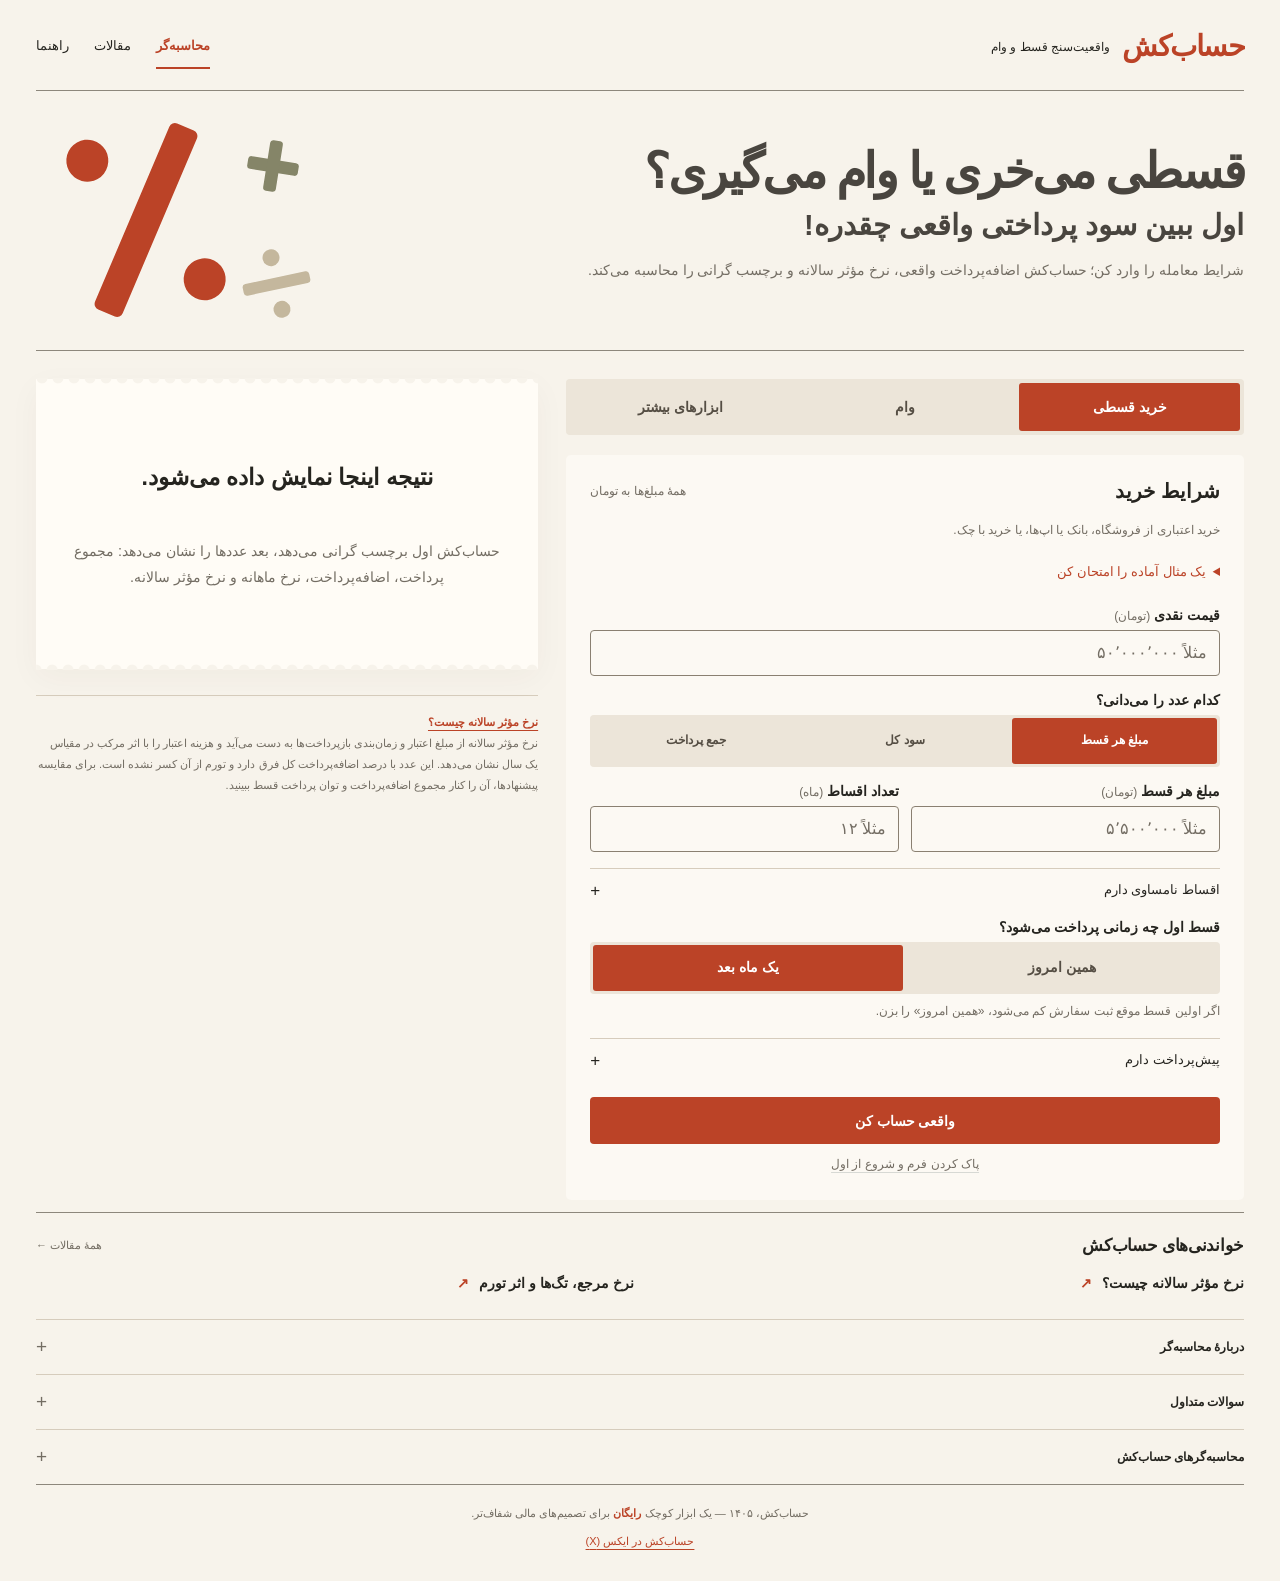
==== commit 00d77e46: "Unify loan entry and add investment calculation tools" ====
--- a/hesabkesh/index.html
+++ b/hesabkesh/index.html
@@ -17,9 +17,17 @@
 <meta property="og:title" content="محاسبه سود واقعی وام و خرید قسطی | حساب‌کش">
 <meta property="og:description" content="محاسبه قسط، اضافه‌پرداخت و نرخ مؤثر سالانه وام و خرید اقساطی؛ با پیش‌پرداخت، اقساط متغیر و دوره تنفس. همراه راهنمای نرخ مؤثر، فرمول‌ها و اثر تورم.">
 <meta property="og:url" content="https://hesabkesh.ir/">
-<meta name="twitter:card" content="summary">
+<meta property="og:image" content="https://hesabkesh.ir/og-image.png">
+<meta property="og:image:secure_url" content="https://hesabkesh.ir/og-image.png">
+<meta property="og:image:type" content="image/png">
+<meta property="og:image:width" content="1200">
+<meta property="og:image:height" content="630">
+<meta property="og:image:alt" content="حساب‌کش؛ واقعیت‌سنج قسط و وام">
+<meta name="twitter:card" content="summary_large_image">
 <meta name="twitter:title" content="محاسبه سود واقعی وام و خرید قسطی | حساب‌کش">
 <meta name="twitter:description" content="محاسبه قسط، اضافه‌پرداخت و نرخ مؤثر سالانه وام و خرید اقساطی؛ با پیش‌پرداخت، اقساط متغیر و دوره تنفس. همراه راهنمای نرخ مؤثر، فرمول‌ها و اثر تورم.">
+<meta name="twitter:image" content="https://hesabkesh.ir/og-image.png">
+<meta name="twitter:image:alt" content="حساب‌کش؛ واقعیت‌سنج قسط و وام">
 <script type="application/ld+json">
 {
   "@context": "https://schema.org",
@@ -288,7 +296,8 @@
     box-shadow: 0 0 0 3px rgba(45,212,191,0.16);
   }
 
-  .row-2 { display: grid; grid-template-columns: 1fr 1fr; gap: 16px; align-items: start; }
+  /* Align paired controls even when their labels wrap onto different line counts. */
+  .row-2 { display: grid; grid-template-columns: 1fr 1fr; gap: 16px; align-items: end; }
 
   .input-choice { margin-bottom: 18px; }
   .choice-group {
@@ -644,7 +653,7 @@
     .tab-btn { font-size: 0.78rem; }
   }
 </style>
-<link rel="stylesheet" href="./warm.css?v=f2a40dc24a">
+<link rel="stylesheet" href="./warm.css?v=169aff10f3">
 </head>
 <body>
 <a class="skip-link" href="#main-content">پرش به محتوای اصلی</a>
@@ -679,8 +688,8 @@
   <div class="calculator-workspace">
   <div class="calculator-modes choice-group" role="group" aria-label="نوع محاسبه">
     <button class="choice-btn active" type="button" id="inst-kind-purchase" aria-pressed="true" onclick="setInstallmentKind('purchase')">خرید قسطی</button>
-    <button class="choice-btn" type="button" id="inst-kind-loan" aria-pressed="false" onclick="setInstallmentKind('loan')">وام با قسط معلوم</button>
-    <button class="choice-btn" type="button" id="calculator-bank" aria-pressed="false" onclick="switchTab('loan')">وام بانکی</button>
+    <button class="choice-btn" type="button" id="inst-kind-loan" aria-pressed="false" onclick="openUnifiedLoan()">وام</button>
+    <button class="choice-btn" type="button" id="calculator-tools" aria-pressed="false" aria-controls="panel-tools" onclick="switchTab('tools')">ابزارهای بیشتر</button>
   </div>
   <!-- ===== PANEL 1: Installment / Credit ===== -->
   <div id="panel-installment" class="panel calculator-panel active">
@@ -719,14 +728,17 @@
 
       <div class="field">
         <label for="inst-cash"><span id="inst-cash-text">قیمت نقدی</span> <span class="hint">(تومان)</span></label>
-        <input type="text" inputmode="numeric" id="inst-cash" data-fmt="money" placeholder="مثلاً ۵۰٬۰۰۰٬۰۰۰">
+        <input type="text" inputmode="numeric" id="inst-cash" data-fmt="money" placeholder="مثلاً ۵۰٬۰۰۰٬۰۰۰" autocomplete="off">
       </div>
 
-      <div class="input-choice">
+      <div class="input-choice" id="installment-entry-choice">
         <label id="inst-entry-label">کدام عدد را می‌دانی؟</label>
         <div class="choice-group choice-stack" role="group" aria-labelledby="inst-entry-label" aria-describedby="inst-entry-help">
           <button class="choice-btn choice-example active" type="button" id="inst-entry-payment" aria-pressed="true" onclick="selectInstallmentEntry('payment')">
             <strong>مبلغ هر قسط</strong><span id="inst-entry-payment-ex">مثلاً «ماهی ۵ میلیون، ۱۲ قسط»</span>
+          </button>
+          <button class="choice-btn choice-example" type="button" id="inst-entry-rate" aria-pressed="false" hidden onclick="selectLoanEntry('rate')">
+            <strong>نرخ سود سالانه</strong><span>مثلاً «سالانه ۲۳ درصد»</span>
           </button>
           <button class="choice-btn choice-example" type="button" id="inst-entry-extra" aria-pressed="false" onclick="selectInstallmentEntry('extra')">
             <strong id="inst-entry-extra-title">سود کل</strong><span id="inst-entry-extra-ex">مثلاً «۳٫۶ میلیون روی قیمت اضافه می‌شود»</span>
@@ -744,11 +756,11 @@
           <div class="row-2">
             <div class="field">
               <label>مبلغ هر قسط <span class="hint">(تومان)</span></label>
-              <input type="text" inputmode="numeric" id="inst-payment" data-fmt="money" placeholder="مثلاً ۵٬۵۰۰٬۰۰۰">
+              <input type="text" inputmode="numeric" id="inst-payment" data-fmt="money" placeholder="مثلاً ۵٬۵۰۰٬۰۰۰" autocomplete="off">
             </div>
             <div class="field">
               <label>تعداد اقساط <span class="hint">(ماه)</span></label>
-              <input type="text" inputmode="numeric" id="inst-n" data-fmt="count" placeholder="مثلاً ۱۲">
+              <input type="text" inputmode="numeric" id="inst-n" data-fmt="count" placeholder="مثلاً ۱۲" autocomplete="off">
             </div>
           </div>
         </div>
@@ -757,7 +769,7 @@
         <div id="inst-variable-fields" style="display:none">
           <div class="field">
             <label>مبلغ اقساط <span class="hint">— هر ماه یک خط؛ ماه بدون پرداخت را صفر بنویس</span></label>
-            <textarea id="inst-payments-var" rows="6" placeholder="مثال:&#10;۵٬۰۰۰٬۰۰۰&#10;۵٬۵۰۰٬۰۰۰&#10;۶٬۰۰۰٬۰۰۰&#10;..."></textarea>
+            <textarea id="inst-payments-var" rows="6" placeholder="مثال:&#10;۵٬۰۰۰٬۰۰۰&#10;۵٬۵۰۰٬۰۰۰&#10;۶٬۰۰۰٬۰۰۰&#10;..." autocomplete="off"></textarea>
             <div class="var-counter" id="inst-var-counter">۰ ماه، ۰ پرداخت</div>
           </div>
         </div>
@@ -779,17 +791,17 @@
         </div>
         <div class="field" id="inst-profit-rate-field" style="display:none">
           <label for="inst-profit-rate">درصد سود کل <span class="hint">(٪)</span></label>
-          <input type="text" inputmode="decimal" id="inst-profit-rate" data-fmt="rate" placeholder="مثلاً ۲۳">
+          <input type="text" inputmode="decimal" id="inst-profit-rate" data-fmt="rate" placeholder="مثلاً ۲۳" autocomplete="off">
           <p class="choice-help" id="inst-profit-rate-help"></p>
         </div>
         <div class="row-2">
           <div class="field" id="inst-store-amount-field">
             <label for="inst-store-value"><span id="inst-store-value-text">سود کل</span> <span class="hint">(تومان)</span></label>
-            <input type="text" inputmode="numeric" id="inst-store-value" data-fmt="money" placeholder="مثلاً ۳٬۶۰۰٬۰۰۰">
+            <input type="text" inputmode="numeric" id="inst-store-value" data-fmt="money" placeholder="مثلاً ۳٬۶۰۰٬۰۰۰" autocomplete="off">
           </div>
           <div class="field">
             <label>تعداد اقساط <span class="hint">(ماه)</span></label>
-            <input type="text" inputmode="numeric" id="inst-store-n" data-fmt="count" placeholder="مثلاً ۴">
+            <input type="text" inputmode="numeric" id="inst-store-n" data-fmt="count" placeholder="مثلاً ۴" autocomplete="off">
           </div>
         </div>
         <div class="derived-note" id="inst-store-derived" aria-live="polite"></div>
@@ -810,7 +822,7 @@
       <div class="grace-panel" id="inst-down-panel">
         <div class="field">
           <label for="inst-down"><span id="inst-down-text">مبلغ پیش‌پرداخت جدا از اقساط</span> <span class="hint">(تومان)</span></label>
-          <input type="text" inputmode="numeric" id="inst-down" data-fmt="money" placeholder="مثلاً ۱۰٬۰۰۰٬۰۰۰">
+          <input type="text" inputmode="numeric" id="inst-down" data-fmt="money" placeholder="مثلاً ۱۰٬۰۰۰٬۰۰۰" autocomplete="off">
           <p class="choice-help" id="inst-down-help" style="display:none">اگر امتیاز وام را خریده‌ای، قیمت امتیاز را هم همین‌جا بنویس. سپرده‌ای که آخر کار پس می‌گیری را اینجا ننویس.</p>
         </div>
       </div>
@@ -856,9 +868,7 @@
   <!-- ===== PANEL 2: Bank Loan ===== -->
   <div id="panel-loan" class="panel calculator-panel">
     <div class="card form-card"><div class="form-heading"><h2>شرایط وام</h2><span>همهٔ مبلغ‌ها به تومان</span></div>
-      <p class="panel-switch">نرخ سود را نمی‌دانی ولی مبلغ قسط را داری؟
-        <button type="button" class="link-btn" onclick="openLoanByPayment()">با مبلغ قسط حساب کن</button>
-      </p>
+      <p class="choice-help">اطلاعاتی را که از وام داری وارد کن؛ مبلغ قسط و هزینهٔ واقعی را حساب می‌کنیم.</p>
       <details class="example-picker"><summary>یک مثال آماده را امتحان کن</summary>
       <div class="presets" aria-label="نمونه‌های آماده وام">
         <button class="preset-btn" type="button" onclick="loadLoanPreset(150000000, 18, 24, 'on-principal')">
@@ -878,20 +888,30 @@
 
       <div class="field">
         <label>مبلغ وام <span class="hint">(تومان)</span></label>
-        <input type="text" inputmode="numeric" id="loan-amount" data-fmt="money" placeholder="مثلاً ۲۰۰٬۰۰۰٬۰۰۰">
+        <input type="text" inputmode="numeric" id="loan-amount" data-fmt="money" placeholder="مثلاً ۲۰۰٬۰۰۰٬۰۰۰" autocomplete="off">
+      </div>
+      <div class="input-choice">
+        <label id="loan-entry-label">کدام عدد را می‌دانی؟</label>
+        <div class="choice-group choice-stack loan-entry-choices" role="group" aria-labelledby="loan-entry-label">
+          <button class="choice-btn choice-example" type="button" id="loan-entry-payment" aria-pressed="false" onclick="selectLoanEntry('payment')"><strong>مبلغ هر قسط</strong><span>مثلاً «ماهی ۵ میلیون، ۱۲ قسط»</span></button>
+          <button class="choice-btn choice-example active" type="button" id="loan-entry-rate" aria-pressed="true" onclick="selectLoanEntry('rate')"><strong>نرخ سود سالانه</strong><span>مثلاً «سالانه ۲۳ درصد»</span></button>
+          <button class="choice-btn choice-example" type="button" id="loan-entry-extra" aria-pressed="false" onclick="selectLoanEntry('extra')"><strong>سود کل دوره</strong><span>مثلاً «سود کل ۴۰ میلیون»</span></button>
+          <button class="choice-btn choice-example" type="button" id="loan-entry-total" aria-pressed="false" onclick="selectLoanEntry('total')"><strong>جمع کل بازپرداخت</strong><span>مثلاً «در مجموع ۱۴۰ میلیون پس می‌دهی»</span></button>
+        </div>
+        <p class="choice-help">از نرخ اعلام‌شده، مبلغ قسط را تخمین می‌زنیم؛ اگر مبلغ قسط را داری، همان را وارد کن.</p>
       </div>
       <div class="row-2">
         <div class="field">
-          <label>نرخ سود اعلام‌شده <span class="hint">(%  سالانه)</span></label>
-          <input type="text" inputmode="decimal" id="loan-rate" data-fmt="rate" placeholder="مثلاً ۲۳">
+          <label>نرخ سود سالانه <span class="hint">(٪)</span></label>
+          <input type="text" inputmode="decimal" id="loan-rate" data-fmt="rate" placeholder="مثلاً ۲۳" autocomplete="off">
         </div>
         <div class="field">
           <label>مدت کل وام <span class="hint">(ماه، با احتساب دورهٔ تنفس)</span></label>
-          <input type="text" inputmode="numeric" id="loan-n" data-fmt="count" placeholder="مثلاً ۳۶">
+          <input type="text" inputmode="numeric" id="loan-n" data-fmt="count" placeholder="مثلاً ۳۶" autocomplete="off">
         </div>
       </div>
       <div class="field">
-        <label id="loan-type-label">بانک سود را چطور حساب می‌کند؟</label>
+        <label id="loan-type-label">سود وام چطور حساب می‌شود؟</label>
         <div class="choice-group choice-stack" role="group" aria-labelledby="loan-type-label" aria-describedby="loan-method-help">
           <button class="choice-btn choice-example active" type="button" id="loan-type-principal" aria-pressed="true" onclick="setLoanType('on-principal')">
             <strong>سود روی اصل وام</strong><span>رایج در بانک‌های ایران؛ سود کل دوره از اول روی همه مبلغ وام حساب می‌شود</span>
@@ -910,7 +930,7 @@
         <div class="row-2">
           <div class="field">
             <label>طول دوره تنفس <span class="hint">(ماه)</span></label>
-            <input type="text" inputmode="numeric" id="loan-grace" data-fmt="count" placeholder="مثلاً ۶" value="">
+            <input type="text" inputmode="numeric" id="loan-grace" data-fmt="count" placeholder="مثلاً ۶" value="" autocomplete="off">
           </div>
           <div class="field">
             <label>نوع دوره تنفس</label>
@@ -958,6 +978,92 @@
     </div><!-- /receipt-column -->
   </div>
 
+  <section id="panel-tools" class="panel" aria-label="ابزارهای بیشتر">
+    <div class="choice-group tools-tabs" role="tablist" aria-label="ابزارهای سرمایه‌گذاری">
+      <button class="choice-btn active" type="button" id="tool-tab-compound" role="tab" aria-selected="true" aria-controls="tool-compound" onclick="selectMoreTool('compound')">سود مرکب</button>
+      <button class="choice-btn" type="button" id="tool-tab-return" role="tab" aria-selected="false" aria-controls="tool-return" tabindex="-1" onclick="selectMoreTool('return')">بازده سالانه سرمایه‌گذاری</button>
+    </div>
+    <section id="tool-compound" role="tabpanel" aria-labelledby="tool-tab-compound">
+      <div class="tool-layout">
+        <form id="compound-form" class="card form-card" novalidate>
+          <div class="form-heading"><h2>محاسبهٔ سود مرکب</h2><span>همهٔ مبلغ‌ها به تومان</span></div>
+          <p class="choice-help">اگر سود هر ماه را دوباره سرمایه‌گذاری کنی، پولت در پایان چقدر می‌شود؟</p>
+          <button class="tool-example" type="button" id="compound-example">یک مثال: ۱۰۰ میلیون با سود ماهانهٔ ۲٪</button>
+          <div class="field"><label for="compound-principal">مبلغ اولیه <span class="hint">(تومان)</span></label><input id="compound-principal" type="text" inputmode="numeric" data-fmt="money" placeholder="مثلاً ۱۰۰٬۰۰۰٬۰۰۰" autocomplete="off" required></div>
+          <div class="tools-field-label" id="compound-mode-label">سود بانک را چطور می‌دانی؟</div>
+          <div class="choice-group" role="group" aria-labelledby="compound-mode-label">
+            <button class="choice-btn active" type="button" id="compound-mode-percent" aria-pressed="true" onclick="setCompoundMode('percent')">درصد ماهانه</button>
+            <button class="choice-btn" type="button" id="compound-mode-amount" aria-pressed="false" onclick="setCompoundMode('amount')">مبلغ سود ماه اول</button>
+          </div>
+          <div class="row-2 tool-fields">
+            <div class="field"><label for="compound-yield" id="compound-yield-label">نرخ سود ماهانه <span class="hint">(٪)</span></label><input id="compound-yield" type="text" inputmode="decimal" placeholder="مثلاً ۲" autocomplete="off" required></div>
+            <div class="field"><label for="compound-months">مدت سرمایه‌گذاری <span class="hint">(ماه)</span></label><input id="compound-months" type="text" inputmode="numeric" data-fmt="count" placeholder="مثلاً ۱۲" autocomplete="off" required></div>
+          </div>
+          <p class="choice-help" id="compound-assumption">فرض: سود هر ماه دوباره با همین نرخ سرمایه‌گذاری می‌شود. مبلغ سودِ ماه اول، در ماه‌های بعد با رشد موجودی بیشتر می‌شود.</p>
+          <div id="compound-error" class="form-error" role="alert"></div>
+          <button class="btn" type="submit">رشد پولم را حساب کن</button>
+          <button class="reset-btn" type="reset">پاک کردن فرم و شروع از اول</button>
+        </form>
+        <div class="tool-result-column">
+          <div class="result-placeholder" id="compound-placeholder"><strong>رشد پولت را اینجا ببین.</strong><p>مبلغ نهایی، سود کل و سهم سرمایه‌گذاری دوبارهٔ سود را نشان می‌دهیم.</p></div>
+          <div id="compound-result" class="result-card show tools-receipt" hidden tabindex="-1" aria-live="polite" aria-atomic="true">
+            <h2 class="receipt-title">آینده پس‌انداز</h2>
+            <div class="result-row receipt-rate tool-headline"><span class="label">موجودی پایان دوره</span><strong class="value apr receipt-money" id="compound-final">—</strong></div>
+            <div class="result-summary"><span class="verdict-title" id="compound-badge">—</span></div>
+            <div class="result-row"><span class="label">مبلغ اولیه</span><span class="value" id="compound-base">—</span></div>
+            <div class="result-row"><span class="label">سود کل دوره</span><span class="value big" id="compound-profit">—</span></div>
+            <div class="result-row"><span class="label">سود بیشتر به‌خاطر مرکب شدن</span><span class="value" id="compound-extra">—</span></div>
+            <div class="result-row"><span class="label">بازده مؤثر سالانه</span><span class="value" id="compound-annual">—</span></div>
+            <div class="receipt-chart" id="compound-chart" role="img">
+              <div class="receipt-bar"><span class="receipt-principal"></span><span class="receipt-extra"></span></div>
+              <div class="receipt-legend"><span class="chart-base-label">اصل سرمایه</span><span class="chart-profit-label">سود</span></div>
+            </div>
+            <details class="receipt-details"><summary>جزئیات بیشتر و روش خواندن نتیجه</summary><p class="choice-help" id="compound-summary"></p></details>
+          </div>
+          <div class="explainer"><strong>مرکب شدن یعنی سود روی سود.</strong><br>اگر سود را برداشت کنی یا نتوانی با همان نرخ دوباره سرمایه‌گذاری کنی، این رشد اتفاق نمی‌افتد. این برآورد با نرخ ثابت و پیش از هزینه‌ها و تورم است.</div>
+        </div>
+      </div>
+    </section>
+    <section id="tool-return" role="tabpanel" aria-labelledby="tool-tab-return" hidden>
+      <div class="tool-layout">
+        <form id="return-form" class="card form-card" novalidate>
+          <div class="form-heading"><h2>بازده سالانهٔ سرمایه‌گذاری</h2><span>همهٔ مبلغ‌ها به تومان</span></div>
+          <p class="choice-help">چه طلا خریده باشی، چه سهام یا کریپتو: بگو چه وقت چقدر پول وارد کرده‌ای و در تاریخ دلخواه، کل دارایی چقدر می‌ارزد.</p>
+          <button class="tool-example" type="button" id="return-example">یک مثال با دو واریز در دو تاریخ</button>
+          <p class="choice-help" id="investment-dates-help">تاریخ‌ها شمسی‌اند؛ مثل ۱۴۰۴/۰۸/۰۳. مبلغ هر واریز را با یک واحد ثابت وارد کن.</p>
+          <div id="investment-deposits"></div>
+          <button class="tool-add" type="button" id="investment-add">+ افزودن واریز</button>
+          <div class="row-2 tool-fields">
+            <div class="field"><label for="investment-final-date">تاریخ ارزش‌گذاری <span class="hint">(شمسی)</span></label><input id="investment-final-date" type="text" dir="ltr" inputmode="numeric" placeholder="۱۴۰۵/۰۸/۰۳" aria-describedby="investment-dates-help" autocomplete="off" required></div>
+            <div class="field"><label for="investment-final-value">ارزش کل دارایی در این تاریخ <span class="hint">(تومان)</span></label><input id="investment-final-value" type="text" inputmode="numeric" data-fmt="money" placeholder="مثلاً ۲۵۰٬۰۰۰٬۰۰۰" autocomplete="off" required></div>
+          </div>
+          <p class="choice-help">برای سرمایه‌گذاری بدون برداشت میان‌دوره. تعداد واحد یا قیمت هر خرید لازم نیست؛ مبلغ واریز و ارزش کل دارایی کافی است.</p>
+          <div id="return-error" class="form-error" role="alert"></div>
+          <button class="btn" type="submit">بازده سرمایه‌گذاری‌ام را حساب کن</button>
+          <button class="reset-btn" type="reset">پاک کردن فرم و شروع از اول</button>
+        </form>
+        <div class="tool-result-column">
+          <div class="result-placeholder" id="return-placeholder"><strong>زمان ورود پول هم مهم است.</strong><p>بازده سالانه را با درنظرگرفتن تاریخ تک‌تک واریزها حساب می‌کنیم، حتی وقتی فاصله‌هایشان برابر نیست.</p></div>
+          <div id="return-result" class="result-card show tools-receipt" hidden tabindex="-1" aria-live="polite" aria-atomic="true">
+            <h2 class="receipt-title">بازده سرمایه‌گذاری</h2>
+            <div class="result-row receipt-rate tool-headline"><span class="label">بازده مؤثر سالانه</span><strong class="value apr" id="investment-annual">—</strong></div>
+            <div class="result-summary"><span class="verdict-title" id="investment-badge">—</span></div>
+            <div class="result-row"><span class="label">مجموع واریزها</span><span class="value" id="investment-total">—</span></div>
+            <div class="result-row"><span class="label">ارزش نهایی دارایی</span><span class="value" id="investment-final">—</span></div>
+            <div class="result-row"><span class="label">سود یا زیان کل</span><span class="value big" id="investment-profit">—</span></div>
+            <div class="result-row"><span class="label">درصد سود یا زیان کل دوره</span><span class="value" id="investment-growth">—</span></div>
+            <div class="receipt-chart" id="investment-chart" role="img">
+              <div class="receipt-bar"><span class="receipt-principal"></span><span class="receipt-extra"></span></div>
+              <div class="receipt-legend"><span class="chart-base-label">اصل سرمایه</span><span class="chart-profit-label">سود</span></div>
+            </div>
+            <details class="receipt-details"><summary>جزئیات بیشتر و روش خواندن نتیجه</summary><p class="choice-help" id="investment-summary"></p></details>
+          </div>
+          <div class="explainer"><strong>چرا بازده سالانه با درصد سود کل فرق دارد؟</strong><br>پولی که دیرتر وارد کرده‌ای، زمان کمتری برای رشد داشته است. این ابزار با روش XIRR و سال ۳۶۵روزه، زمان و مبلغ واریزها را لحاظ می‌کند. نتیجه ممکن است منفی باشد؛ برای دوره‌های کوتاه، عدد سالانه می‌تواند خیلی بزرگ شود و پیش‌بینی آینده نیست.<br><a href="https://support.microsoft.com/en-us/excel/functions/xirr-function?nochrome=true" target="_blank" rel="noopener noreferrer">دربارهٔ روش محاسبه</a></div>
+        </div>
+      </div>
+    </section>
+  </section>
+
   </div><!-- /calculator-workspace -->
 
   <!-- Articles: duplicate an article-card below for each new entry. Keep IDs unique. -->
@@ -966,9 +1072,9 @@
     <p class="articles-intro">خواندنی‌های کوتاه درباره هزینه واقعی قسط و وام.</p>
 
     <article class="card article-card" id="article-rate-guide" aria-labelledby="article-rate-guide-title">
-      <h2 id="article-rate-guide-title" tabindex="-1"><a href="?tab=articles&amp;article=article-rate-guide#article-rate-guide" onclick="openArticlePermalink(event, this)">راهنمای تفسیر نرخ مؤثر سالانه و اثر تورم</a></h2>
+      <h2 id="article-rate-guide-title" tabindex="-1"><a href="?tab=articles&amp;article=article-rate-guide#article-rate-guide" onclick="openArticlePermalink(event, this)">نرخ مرجع، برچسب‌های مقایسه و اثر تورم</a></h2>
       <p class="article-meta">نوشتهٔ حساب‌کش — همراه با منابع نرخ بانکی و آمار تورم</p>
-      <p>برچسب گرانی نتیجه را چطور بخوانیم؟ این راهنما مبنای مقایسهٔ نرخ‌ها را توضیح می‌دهد و نشان می‌دهد چرا اثر تورم را باید جدا از هزینهٔ اعتبار و توان پرداخت قسط سنجید.</p>
+      <p>تگ‌های هزینهٔ وام و بازده سرمایه‌گذاری چه معنایی دارند؟ این راهنما نرخ مرجع حساب‌کش، تفاوت تگ‌های مقایسه و نقش تورم در خواندن نتیجه را توضیح می‌دهد.</p>
       <details class="article-details">
         <summary><span class="article-read-more">خواندن راهنمای کامل و منابع</span><span class="article-read-less">بستن متن کامل</span></summary>
         <div class="article-full rate-guide-body">
@@ -979,7 +1085,7 @@
       <h3>نرخ بانکی و هزینه واقعی اعتبار</h3>
       <p class="ref-note">
         مبنای بانکی این ابزار، نرخ اسمی ۲۳٪ در مصوبه ابلاغ‌شده در بهمن ۱۴۰۱ است؛ این عدد نرخ همه وام‌ها نیست.
-        نرخ اسمی ۲۳٪ با محاسبه ماهانه روی مانده بدهی، بدون هزینه جانبی، حدود ۲۵٫۶٪ مؤثر سالانه می‌شود.
+        نرخ اسمی <strong data-reference-nominal>۲۳٫۰٪</strong> با محاسبه ماهانه روی مانده بدهی، بدون هزینه جانبی، حدود <strong data-reference-effective>۲۵٫۶٪</strong> مؤثر سالانه می‌شود و مرجع ثابت مقایسه در ابزارهای حساب‌کش است.
         کارمزد و نحوه بازپرداخت می‌توانند هزینه واقعی قرارداد را بالاتر ببرند.
         در این بررسی، مصوبه جدیدتری برای تغییر این مبنا تأیید نشد.
       </p>
@@ -994,6 +1100,9 @@
         <div class="band b-high"><span class="bdot"></span> از ۶۰٪ تا کمتر از ۹۰٪ — خیلی گران نسبت به مرجع بانکی</div>
         <div class="band b-bad"><span class="bdot"></span> ۹۰٪ و بیشتر — فاصله بسیار زیاد با مرجع بانکی</div>
       </div>
+      <h3>تگ‌های بازده سرمایه‌گذاری چه می‌گویند؟</h3>
+      <p class="ref-note">در سود مرکب و بازده سرمایه‌گذاری، تگ‌های «پایین‌تر از مرجع»، «هم‌سطح مرجع» و «بالاتر از مرجع»، بازده مؤثر سالانه را با همین مرجع می‌سنجند. برخلاف هزینهٔ وام، بازده بیشتر در این مقایسه بالاتر قرار می‌گیرد؛ مثبت بودن سود به‌تنهایی کافی نیست. مثلاً بازده سالانهٔ ۱۰٪، با وجود مثبت بودن، پایین‌تر از مرجع است.</p>
+      <p class="ref-note">مقایسه در دقت یک رقم اعشار انجام می‌شود. مرجع ثابت است و تغییرات تاریخی نرخ‌ها، ریسک، تورم و هزینه‌های واردنشده را لحاظ نمی‌کند. بالاتر بودن بازده از مرجع، به‌تنهایی به معنی مناسب بودن سرمایه‌گذاری نیست.</p>
       <h3>تورم نزدیک ۱۰۰٪ چه اثری دارد؟</h3>
       <p class="ref-note">
         طبق گزارش دیدبان ایران به نقل از مرکز آمار، در شهریور ۱۴۰۵ تورم نقطه‌به‌نقطه <strong>۸۹٫۸٪</strong>،
@@ -1264,7 +1373,7 @@
     <div class="learning-heading"><h2 id="learning-title">خواندنی‌های حساب‌کش</h2><a href="?tab=articles" onclick="switchTab('articles'); return false">همهٔ مقالات ←</a></div>
     <div class="learning-grid">
       <a href="#article-effective-rate" onclick="openEffectiveRateArticle()"><h3>نرخ مؤثر سالانه چیست؟ <span aria-hidden="true">↗</span></h3></a>
-      <a href="#article-rate-guide" onclick="openRateGuideArticle()"><h3>برچسب گرانی و اثر تورم <span aria-hidden="true">↗</span></h3></a>
+      <a href="#article-rate-guide" onclick="openRateGuideArticle()"><h3>نرخ مرجع، تگ‌ها و اثر تورم <span aria-hidden="true">↗</span></h3></a>
     </div>
   </section>
 
@@ -1369,7 +1478,9 @@
 
 <script type="module">
   // Module scripts run before DOMContentLoaded, so the handlers below see these globals.
-  import calc from './calc.js';
+  import calc from './calc.js?v=6d6f4b8171';
+  import {formatPaymentLines} from './number-display.js?v=7688f3b7f2';
+  window.formatPaymentLines = formatPaymentLines;
   import prepareStaticPages from './static-pages.js';
   prepareStaticPages();
   window.calc = calc;
@@ -1386,6 +1497,8 @@
 function toEn(s) {
   return String(s)
     .replace(/[۰-۹]/g, d => d.charCodeAt(0) - 1776)
+    .replace(/[٠-٩]/g, d => d.charCodeAt(0) - 1632)
+    .replace(/[\s\u200e\u200f\u061c]/g, '')
     .replace(/٬/g, '')   // Arabic thousands separator
     .replace(/,/g, '')   // Latin thousands separator
     .replace(/٫/g, '.'); // Arabic decimal separator
@@ -1402,7 +1515,7 @@
 // ── Input live formatting ────────────────────────────────────────────────────
 function applyMoneyFmt(el) {
   const raw = toEn(el.value).replace(/[^0-9]/g, '');
-  if (!raw) return;
+  if (!raw) { el.value = ''; return; }
   // Use fa-IR locale for Persian digits + ٬ separators
   el.value = parseInt(raw, 10).toLocaleString('fa-IR');
 }
@@ -1419,9 +1532,29 @@
 }
 
 document.addEventListener('DOMContentLoaded', () => {
-  document.getElementById('inst-payments-var').addEventListener('input', updateVarCounter);
+  const paymentsField = document.getElementById('inst-payments-var');
+  paymentsField.addEventListener('input', event => {
+    if (event.isComposing) return;
+    const old = paymentsField.value;
+    const start = paymentsField.selectionStart, end = paymentsField.selectionEnd;
+    paymentsField.value = formatPaymentLines(old);
+    // Keep the caret beside the same digit even when grouping adds separators.
+    const restorePosition = position => {
+      const count = old.slice(0, position).replace(/[٬,]/g, '').length;
+      if (count === 0) return 0;
+      let seen = 0;
+      for (let i = 0; i < paymentsField.value.length; i++) {
+        if (!/[٬,]/.test(paymentsField.value[i])) seen++;
+        if (seen === count) return i + 1;
+      }
+      return paymentsField.value.length;
+    };
+    paymentsField.setSelectionRange(restorePosition(start), restorePosition(end));
+    updateVarCounter();
+  });
 
   document.querySelectorAll('input[data-fmt]').forEach(el => {
+    if (el.closest('#panel-tools')) return;
     const fmt = el.dataset.fmt;
     el.addEventListener('input', () => {
       const pos = el.selectionStart;
@@ -1452,7 +1585,7 @@
 }
 
 function renderSummary(prefix, apr, lead) {
-  const p = verdictProfile(apr);
+  const p = calc.benchmarkProfile(apr, 'cost');
   const title = document.getElementById(prefix + '-verdict-title');
   title.textContent = p.title;
   title.className = 'verdict-title ' + p.tone;
@@ -1464,6 +1597,7 @@
 // ── Installment input modes ───────────────────────────────────────────────
 const receiptStates = { inst: null, loan: null };
 let lastCalculatorTab = 'installment';
+let lastLoanPanel = 'installment';
 let restoringState = false;
 let instKind = 'purchase';
 let instEntryMode = 'payment';
@@ -1481,9 +1615,9 @@
 // Same math for both kinds: the loan amount plays the cash price and the upfront fee plays the down payment.
 const INST_KIND_TEXT = {
   'inst-kind-help':            ['خرید اعتباری از فروشگاه، بانک یا اپ‌ها، یا خرید با چک.',
-                                'وام صندوق، اپ‌های وام، وام محل کار یا خرید امتیاز وام؛ هر وامی که مبلغ قسطش را می‌دانی.'],
+                                'وام صندوق، اپ‌های وام، وام محل کار یا خرید امتیاز وام؛ هر وامی که مبلغ قسط، نرخ سود یا جمع بازپرداختش را می‌دانی.'],
   'inst-cash-text':            ['قیمت نقدی', 'مبلغ وام'],
-  'inst-entry-extra-title':    ['سود کل', 'سود کل وام'],
+  'inst-entry-extra-title':    ['سود کل', 'سود کل دوره'],
   'inst-entry-extra-ex':       ['مثلاً «۳٫۶ میلیون روی قیمت اضافه می‌شود»', 'مثلاً «سود کل ۴۰ میلیون»'],
   'inst-entry-total-title':    ['جمع پرداخت', 'جمع کل بازپرداخت'],
   'inst-entry-total-ex':       ['مثلاً «در مجموع ۳۸ میلیون پرداخت می‌کنی»', 'مثلاً «در مجموع ۱۴۰ میلیون پس می‌دهی»'],
@@ -1504,12 +1638,15 @@
     instKind = nextKind;
     restoreInstallmentDraft(installmentDrafts[nextKind]);
   }
+  if (instKind === 'loan') lastLoanPanel = 'installment';
   const i = instKind === 'loan' ? 1 : 0;
   document.querySelector('#panel-installment .form-heading h2').textContent = i ? 'شرایط وام' : 'شرایط خرید';
   Object.keys(INST_KIND_TEXT).forEach(id => {
     document.getElementById(id).textContent = INST_KIND_TEXT[id][i];
   });
-  setChoice(['inst-kind-purchase', 'inst-kind-loan'], `inst-kind-${instKind}`);
+  setChoice(['inst-kind-purchase', 'inst-kind-loan', 'calculator-tools'], `inst-kind-${instKind}`);
+  document.getElementById('inst-entry-rate').hidden = instKind !== 'loan';
+  document.getElementById('installment-entry-choice').classList.toggle('loan-entry', instKind === 'loan');
   document.getElementById('inst-presets-purchase').style.display = i ? 'none' : '';
   document.getElementById('inst-presets-loan').style.display = i ? '' : 'none';
   document.getElementById('inst-down-help').style.display = i ? '' : 'none';
@@ -1529,6 +1666,30 @@
   loan:     { extra: 'سودی که روی مبلغ وام پس می‌دهی، بدون کارمزد؛ مبلغ هر قسط خودکار حساب می‌شود.',
               total: 'جمع همه قسط‌ها، بدون کارمزد؛ مبلغ هر قسط خودکار حساب می‌شود.' }
 };
+
+function openUnifiedLoan() {
+  if (lastLoanPanel === 'loan') switchTab('loan');
+  else setInstallmentKind('loan');
+}
+
+// Share the principal between loan entry methods, while keeping each method's
+// rate, fees and schedule intact. A term including grace is not an installment count.
+function selectLoanEntry(choice) {
+  const fromRate = document.getElementById('panel-loan').classList.contains('active');
+  const amount = document.getElementById(fromRate ? 'loan-amount' : 'inst-cash').value;
+  if (choice === 'rate') {
+    if (!fromRate) {
+      document.getElementById('loan-amount').value = amount;
+      resetLoanResult();
+    }
+    switchTab('loan');
+  } else {
+    setInstallmentKind('loan');
+    if (fromRate) document.getElementById('inst-cash').value = amount;
+    selectInstallmentEntry(choice);
+    updateStoreDerived();
+  }
+}
 
 function selectInstallmentEntry(choice) {
   if (choice === 'payment') {
@@ -1751,7 +1912,8 @@
 // Article links also work on landing pages and when opened directly by hash.
 function articleFromHash() {
   const id = location.hash.slice(1) || new URLSearchParams(location.search).get('article');
-  const article = id ? document.getElementById(id) : null;
+  const articleId = id === 'article-reference-benchmark' ? 'article-rate-guide' : id;
+  const article = articleId ? document.getElementById(articleId) : null;
   return article && article.matches('#panel-articles .article-card') ? article : null;
 }
 
@@ -1795,7 +1957,10 @@
     params.delete('article');
     history.replaceState(null, '', location.pathname + (params.size ? '?' + params : ''));
   }
-  if (name !== 'articles') lastCalculatorTab = name;
+  if (name !== 'articles') {
+    lastCalculatorTab = name;
+    if (name === 'loan') lastLoanPanel = name;
+  }
   document.body.classList.toggle('articles-view', name === 'articles');
   document.querySelectorAll('.tab-btn').forEach(button => {
     const active = button.dataset.tab === (name === 'articles' ? 'articles' : 'installment');
@@ -1804,7 +1969,7 @@
   });
   document.querySelectorAll('.panel').forEach(panel => panel.classList.remove('active'));
   document.getElementById('panel-' + name).classList.add('active');
-  setChoice(['inst-kind-purchase', 'inst-kind-loan', 'calculator-bank'], name === 'loan' ? 'calculator-bank' : 'inst-kind-' + instKind);
+  setChoice(['inst-kind-purchase', 'inst-kind-loan', 'calculator-tools'], name === 'tools' ? 'calculator-tools' : name === 'loan' ? 'inst-kind-loan' : 'inst-kind-' + instKind);
   if (window.refreshMobileAction) refreshMobileAction();
   trackEvent('calculator_tab_change', { tab_name: name });
   refreshAccessibility();
@@ -1860,13 +2025,7 @@
 
 // For loans whose installment is known but whose rate is not.
 function openLoanByPayment() {
-  const amount = rawNum('loan-amount');
-  switchTab('installment');
-  setInstallmentKind('loan');
-  setInstallmentEntryMode('payment');
-  if (amount) setFmtValue('inst-cash', amount, 'money');
-  document.getElementById('panel-installment').scrollIntoView({ behavior: preferredScrollBehavior(), block: 'start' });
-  document.getElementById(rawNum('inst-cash') ? 'inst-payment' : 'inst-cash').focus({ preventScroll: true });
+  selectLoanEntry('payment');
 }
 
 function loadLoanPreset(amount, rate, n, type) {
@@ -2044,6 +2203,12 @@
   const landingPage = new URLSearchParams(location.search).get('page');
   if (landingPage) p.set('page', landingPage);
   const active = document.querySelector('.panel.active');
+  if (!prefix && (active?.id === 'panel-tools' || (active?.id === 'panel-articles' && lastCalculatorTab === 'tools'))) {
+    p.set('tab', active.id === 'panel-articles' ? 'articles' : 'tools');
+    if (active.id === 'panel-articles') p.set('calc', 'tools');
+    p.set('tool', document.getElementById('tool-return').hidden ? 'compound' : 'return');
+    return p;
+  }
   const isArticles = !prefix && active && active.id === 'panel-articles';
   prefix = prefix || (lastCalculatorTab === 'loan' ? 'loan' : 'inst');
   const put = (key, value) => { if (value !== '') p.set(key, value); };
@@ -2060,7 +2225,8 @@
     if (instEntryMode === 'store') {
       p.set('mode', 'store'); p.set('kind', document.getElementById('inst-store-kind').value);
       if (profitIsPercent()) p.set('su', 'percent');
-      put('sv', rawNum(profitIsPercent() ? 'inst-profit-rate' : 'inst-store-value')); put('sn', rawNum('inst-store-n'));
+      put('sv', rawNum(profitIsPercent() ? 'inst-profit-rate' : 'inst-store-value'));
+      put('sn', rawNum('inst-store-n'));
     } else if (instVariableMode) {
       p.set('mode', 'variable');
       const payments = parseVarPayments();
@@ -2102,11 +2268,10 @@
   fill('pmt', 'inst-payment', 'money');
   fill('n', 'inst-n', 'count');
   setProfitUnit(p.get('su'));
-  fill('sv', profitIsPercent() ? 'inst-profit-rate' : 'inst-store-value', profitIsPercent() ? 'rate' : 'money');
+  fill(profitIsPercent() && p.has('pv') ? 'pv' : 'sv', profitIsPercent() ? 'inst-profit-rate' : 'inst-store-value', profitIsPercent() ? 'rate' : 'money');
   fill('sn', 'inst-store-n', 'count');
   if (p.get('var')) {
-    document.getElementById('inst-payments-var').value = p.get('var').split(',')
-      .map(x => (parseFloat(x) || 0).toLocaleString('fa-IR')).join('\n');
+    document.getElementById('inst-payments-var').value = formatPaymentLines(p.get('var').split(',').join('\n'));
     updateVarCounter();
   }
   updateStoreDerived();
@@ -2122,7 +2287,9 @@
   }
 
   if (p.get('calc') === 'loan') lastCalculatorTab = 'loan';
-  if (p.get('tab') === 'loan' || p.get('tab') === 'articles') switchTab(p.get('tab'));
+  if (p.get('calc') === 'tools') lastCalculatorTab = 'tools';
+  if (p.get('tool') === 'return') selectMoreTool('return');
+  if (['loan', 'articles', 'tools'].includes(p.get('tab'))) switchTab(p.get('tab'));
   if (!p.has('tab') && !p.has('cash')) {
     const example = new URLSearchParams(document.body.dataset.preset || '');
     if (example.get('tab') === 'loan') switchTab('loan');
@@ -2136,6 +2303,8 @@
 }
 
 document.addEventListener('DOMContentLoaded', () => {
+  document.querySelectorAll('[data-reference-effective]').forEach(el => { el.textContent = fmtPct(calc.COMPARISON_BENCHMARK.effectiveAnnual); });
+  document.querySelectorAll('[data-reference-nominal]').forEach(el => { el.textContent = fmtPct(calc.COMPARISON_BENCHMARK.nominalAnnual); });
   const articleRequested = articleFromHash();
   restoreFromUrl();
   if (articleRequested) openArticle(articleRequested);
@@ -2146,5 +2315,6 @@
 </script>
 <script src="./experience.js"></script>
 <script src="./warm.js"></script>
+<script type="module" src="./more-tools.js?v=dd6be4aca5"></script>
 </body>
 </html>
--- a/hesabkesh/warm.css
+++ b/hesabkesh/warm.css
@@ -213,3 +213,98 @@
 }
 .tabs > a { font-weight:500; }
 .tabs > .tab-btn.active { border-bottom-color:var(--primary); }
+
+/* One loan category, with only the selected entry method's fields visible. */
+[hidden] { display:none !important; }
+.loan-entry .choice-stack, .loan-entry-choices {
+  display:grid;
+  grid-template-columns:repeat(2,minmax(0,1fr));
+  gap:8px;
+}
+.loan-entry .choice-btn, .loan-entry-choices .choice-btn {
+  min-width:0;
+  text-align:right;
+  padding:10px;
+}
+
+/* Additional investment tools share the calculator workspace. */
+.calculator-workspace #panel-tools.active { display:block; grid-column:1 / -1; grid-row:2; min-width:0; }
+.tools-tabs {
+  display:grid;
+  grid-template-columns:1fr 1fr;
+  direction:ltr;
+  width:calc((100% - 28px) * .5744680851);
+  max-width:none;
+  margin:0 0 18px auto;
+}
+.tools-tabs .choice-btn { direction:rtl; }
+.tool-layout { display:grid; grid-template-columns:minmax(0,1.35fr) minmax(0,1fr); gap:28px; align-items:start; }
+@media(min-width:681px) and (max-width:900px) {
+  .tools-tabs { width:calc((100% - 18px) * .5454545455); }
+  .tool-layout { column-gap:18px; grid-template-columns:minmax(0,1.2fr) minmax(0,1fr); }
+}
+.calculator-workspace .tool-layout .form-card { grid-column:auto; grid-row:auto; }
+.tool-result-column { min-width:0; }
+.tools-receipt .choice-help { margin-top:18px; line-height:2; }
+.tool-example, .tool-add { font-family:inherit; background:transparent; border:1px solid var(--border); border-radius:4px; color:var(--primary); padding:10px 13px; cursor:pointer; font-size:12px; min-height:44px; margin-bottom:18px; }
+.tool-example { width:100%; text-align:right; }
+.tool-add { width:100%; border-style:dashed; }
+.tool-fields { margin-top:18px; }
+.investment-deposit { padding:14px 0 0; margin-bottom:12px; border-top:1px solid var(--border); }
+.deposit-heading { display:flex; align-items:center; justify-content:space-between; margin-bottom:12px; }
+.deposit-heading strong { font-size:13px; }
+.deposit-remove { color:var(--primary); font-family:inherit; cursor:pointer; background:none; border:0; min-height:36px; padding:5px 10px; }
+.tools-receipt .value { overflow-wrap:anywhere; }
+#panel-tools input[dir="ltr"] { text-align:right; }
+@media(max-width:680px) {
+  .tool-layout { display:flex; flex-direction:column; gap:0; }
+  .tool-layout > *, .tools-tabs { width:100%; }
+  .tools-tabs .choice-btn { font-size:12px; padding:9px 6px; }
+  .tool-layout .form-card { margin-bottom:24px !important; }
+  .tool-layout .row-2 { grid-template-columns:1fr; }
+}
+
+.tools-field-label { font-size:14px; margin-bottom:7px; }
+
+/* Reuse the original receipt hierarchy, dividers, badges and capital/profit bar. */
+.tools-receipt .tool-headline { text-align:center; align-items:center; }
+.tools-receipt .tool-headline .value.apr { max-width:100%; white-space:normal; overflow-wrap:anywhere; }
+.tools-receipt .tool-headline .receipt-money { font-size:clamp(32px,3.8vw,52px); letter-spacing:-1.5px; }
+.receipt-money .receipt-currency { display:block; font-size:16px; line-height:1.8; letter-spacing:0; font-weight:600; }
+.tools-receipt .result-summary .verdict-title { display:inline-block; }
+.tools-receipt .result-summary .receipt-neutral { background:#eee8dc; color:var(--muted) !important; }
+.tools-receipt .result-row:not(.receipt-rate) .value { white-space:normal; text-align:left; }
+.tools-receipt .receipt-details .choice-help { margin-top:10px; }
+@media(max-width:680px) {
+  .tools-receipt .tool-headline .receipt-money { font-size:clamp(28px,9vw,48px); }
+}
+
+
+
+
+
+
+/* Investment receipts begin beside the main toolbar, like loan receipts. */
+@media(min-width:681px) {
+  .calculator-workspace:has(#panel-tools.active) { grid-template-rows:min-content min-content auto; }
+  .calculator-workspace #panel-tools.active,
+  #panel-tools > [role="tabpanel"]:not([hidden]),
+  #panel-tools .tool-layout { display:contents; }
+  .calculator-workspace #panel-tools .tools-tabs {
+    grid-column:1;
+    grid-row:2;
+    width:100%;
+    margin:0;
+  }
+  .calculator-workspace #panel-tools .tool-layout .form-card {
+    grid-column:1;
+    grid-row:3;
+  }
+  #panel-tools .tool-result-column {
+    grid-column:2;
+    grid-row:1 / span 3;
+    align-self:start;
+  }
+  #panel-tools .tool-result-column .result-card,
+  #panel-tools .tool-result-column .result-placeholder { margin-top:0; }
+}
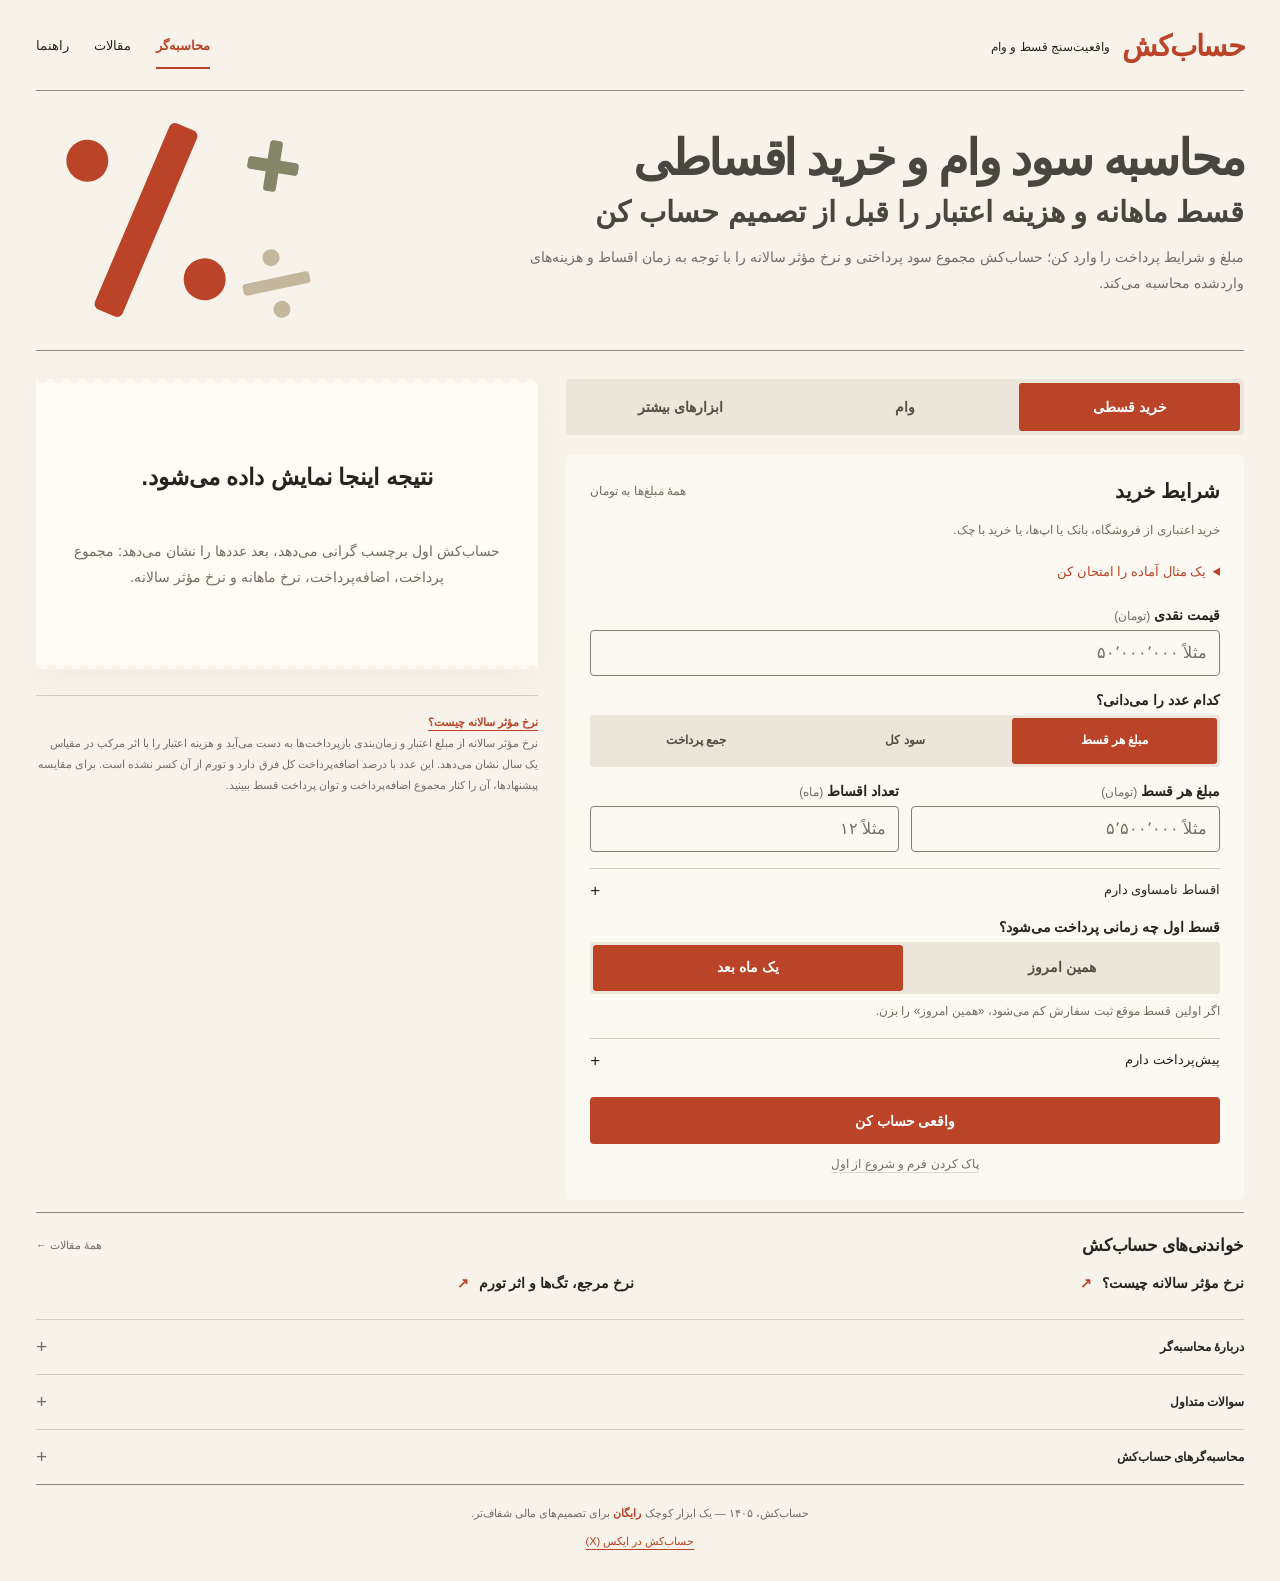
==== commit a5d19f1c: "Improve Persian SEO and fix landing page rendering" ====
--- a/hesabkesh/index.html
+++ b/hesabkesh/index.html
@@ -3,8 +3,8 @@
 <head>
 <meta charset="UTF-8">
 <meta name="viewport" content="width=device-width, initial-scale=1.0">
-<title>محاسبه سود واقعی وام و خرید قسطی | حساب‌کش</title>
-<meta name="description" content="محاسبه قسط، اضافه‌پرداخت و نرخ مؤثر سالانه وام و خرید اقساطی؛ با پیش‌پرداخت، اقساط متغیر و دوره تنفس. همراه راهنمای نرخ مؤثر، فرمول‌ها و اثر تورم.">
+<title>محاسبه سود وام و خرید اقساطی | حساب‌کش</title>
+<meta name="description" content="محاسبه آنلاین سود وام و خرید اقساطی، قسط ماهانه و نرخ مؤثر سالانه با پیش‌پرداخت و کارمزد؛ همراه ابزار سود مرکب و بازده سالانه سرمایه‌گذاری.">
 <meta name="robots" content="index, follow">
 <meta name="theme-color" content="#f7f3eb">
 <meta name="application-name" content="حساب‌کش">
@@ -14,8 +14,8 @@
 <meta property="og:type" content="website">
 <meta property="og:locale" content="fa_IR">
 <meta property="og:site_name" content="حساب‌کش">
-<meta property="og:title" content="محاسبه سود واقعی وام و خرید قسطی | حساب‌کش">
-<meta property="og:description" content="محاسبه قسط، اضافه‌پرداخت و نرخ مؤثر سالانه وام و خرید اقساطی؛ با پیش‌پرداخت، اقساط متغیر و دوره تنفس. همراه راهنمای نرخ مؤثر، فرمول‌ها و اثر تورم.">
+<meta property="og:title" content="محاسبه سود وام و خرید اقساطی | حساب‌کش">
+<meta property="og:description" content="محاسبه آنلاین سود وام و خرید اقساطی، قسط ماهانه و نرخ مؤثر سالانه با پیش‌پرداخت و کارمزد؛ همراه ابزار سود مرکب و بازده سالانه سرمایه‌گذاری.">
 <meta property="og:url" content="https://hesabkesh.ir/">
 <meta property="og:image" content="https://hesabkesh.ir/og-image.png">
 <meta property="og:image:secure_url" content="https://hesabkesh.ir/og-image.png">
@@ -24,22 +24,22 @@
 <meta property="og:image:height" content="630">
 <meta property="og:image:alt" content="حساب‌کش؛ واقعیت‌سنج قسط و وام">
 <meta name="twitter:card" content="summary_large_image">
-<meta name="twitter:title" content="محاسبه سود واقعی وام و خرید قسطی | حساب‌کش">
-<meta name="twitter:description" content="محاسبه قسط، اضافه‌پرداخت و نرخ مؤثر سالانه وام و خرید اقساطی؛ با پیش‌پرداخت، اقساط متغیر و دوره تنفس. همراه راهنمای نرخ مؤثر، فرمول‌ها و اثر تورم.">
+<meta name="twitter:title" content="محاسبه سود وام و خرید اقساطی | حساب‌کش">
+<meta name="twitter:description" content="محاسبه آنلاین سود وام و خرید اقساطی، قسط ماهانه و نرخ مؤثر سالانه با پیش‌پرداخت و کارمزد؛ همراه ابزار سود مرکب و بازده سالانه سرمایه‌گذاری.">
 <meta name="twitter:image" content="https://hesabkesh.ir/og-image.png">
 <meta name="twitter:image:alt" content="حساب‌کش؛ واقعیت‌سنج قسط و وام">
-<script type="application/ld+json">
+<script id="calculator-schema" type="application/ld+json">
 {
   "@context": "https://schema.org",
   "@type": "WebApplication",
   "name": "حساب‌کش",
-  "alternateName": "واقعیت‌سنج خرید قسطی و وام",
+  "alternateName": ["حساب کش", "Hesabkesh", "محاسبه‌گر سود وام و خرید اقساطی"],
   "url": "https://hesabkesh.ir/",
   "applicationCategory": "FinanceApplication",
   "operatingSystem": "Any",
   "inLanguage": "fa-IR",
   "isAccessibleForFree": true,
-  "description": "محاسبه قسط، اضافه‌پرداخت و نرخ مؤثر سالانه وام و خرید اقساطی، همراه راهنمای فرمول‌ها و تفسیر هزینه اعتبار.",
+  "description": "محاسبه سود وام و خرید اقساطی، قسط ماهانه و نرخ مؤثر سالانه؛ همراه محاسبه سود مرکب و بازده سالانه سرمایه‌گذاری.",
   "offers": {
     "@type": "Offer",
     "price": "0",
@@ -50,7 +50,9 @@
     "محاسبه نرخ بهره مؤثر سالانه",
     "محاسبه اقساط وام بانکی",
     "محاسبه اقساط متغیر و پیش‌پرداخت",
-    "محاسبه وام با دوره تنفس"
+    "محاسبه وام با دوره تنفس",
+    "محاسبه سود مرکب",
+    "محاسبه بازده سالانه سرمایه‌گذاری با واریزهای متعدد"
   ]
 }
 </script>
@@ -669,7 +671,7 @@
   </header>
   <main id="main-content" tabindex="-1">
   <section class="hero" aria-labelledby="hero-heading">
-    <div class="hero-copy"><h1 id="hero-heading">قسطی می‌خری یا وام می‌گیری؟</h1><p class="hero-subtitle">اول ببین سود پرداختی واقعی چقدره!</p><p class="hero-description">شرایط معامله را وارد کن؛ حساب‌کش اضافه‌پرداخت واقعی، نرخ مؤثر سالانه و برچسب گرانی را محاسبه می‌کند.</p></div>
+    <div class="hero-copy"><h1 id="hero-heading">محاسبه سود وام و خرید اقساطی</h1><p class="hero-subtitle">قسط ماهانه و هزینه اعتبار را قبل از تصمیم حساب کن</p><p class="hero-description">مبلغ و شرایط پرداخت را وارد کن؛ حساب‌کش مجموع سود پرداختی و نرخ مؤثر سالانه را با توجه به زمان اقساط و هزینه‌های واردشده محاسبه می‌کند.</p></div>
     <div class="hero-art" aria-hidden="true">
       <svg class="art-plus" xmlns="http://www.w3.org/2000/svg" viewBox="0 0 80 80" fill="currentColor" focusable="false">
         <rect x="8" y="32" width="64" height="16" rx="4"/>
@@ -1068,7 +1070,7 @@
 
   <!-- Articles: duplicate an article-card below for each new entry. Keep IDs unique. -->
   <section id="panel-articles" class="panel" aria-labelledby="articles-title">
-    <span class="eyebrow">برای تصمیم‌های روشن‌تر</span><h1 id="articles-title">خواندنی‌های حساب‌کش</h1>
+    <span class="eyebrow">برای تصمیم‌های روشن‌تر</span><h2 id="articles-title">خواندنی‌های حساب‌کش</h2>
     <p class="articles-intro">خواندنی‌های کوتاه درباره هزینه واقعی قسط و وام.</p>
 
     <article class="card article-card" id="article-rate-guide" aria-labelledby="article-rate-guide-title">
@@ -1380,9 +1382,9 @@
   <section class="seo-content" aria-labelledby="seo-title">
     <details class="footer-disclosure about-calculator">
       <summary>دربارهٔ محاسبه‌گر</summary>
-      <h2 id="seo-title">محاسبه سود واقعی وام و خرید قسطی</h2>
+      <h2 id="seo-title">محاسبه سود وام و خرید اقساطی</h2>
     <p>
-      این محاسبه‌گر کمک می‌کند قبل از گرفتن وام، خرید اعتباری یا انتخاب یک طرح اقساطی، هزینه واقعی تصمیم خود را ببینید.
+      این محاسبه‌گر کمک می‌کند قبل از گرفتن وام، خرید اعتباری یا انتخاب یک طرح اقساطی، مجموع هزینه و نرخ مؤثر سالانه را ببینید. نرخ مؤثر سالانه در این ابزار، پیش از تعدیل با تورم محاسبه می‌شود.
       با وارد کردن قیمت نقدی، مبلغ قسط، تعداد اقساط و پیش‌پرداخت، می‌توانید اضافه‌پرداخت، نرخ بهره ماهانه و نرخ مؤثر سالانه را محاسبه کنید.
     </p>
     <p>
@@ -1457,12 +1459,14 @@
     <details class="footer-disclosure">
       <summary>محاسبه‌گرهای حساب‌کش</summary>
     <ul class="page-links">
-      <li><a href="/">واقعیت‌سنج خرید قسطی و وام</a></li>
-      <li><a href="/installment-purchase">محاسبه سود خرید قسطی</a></li>
-      <li><a href="/phone-installments">محاسبه اقساط خرید گوشی</a></li>
-      <li><a href="/bank-loan">محاسبه اقساط و سود واقعی وام بانکی</a></li>
+      <li><a href="/">محاسبه سود وام و خرید اقساطی</a></li>
+      <li><a href="/installment-purchase">محاسبه سود خرید اقساطی با پیش‌پرداخت</a></li>
+      <li><a href="/phone-installments">محاسبه سود و اقساط گوشی</a></li>
+      <li><a href="/bank-loan">محاسبه اقساط وام بانکی و سود پرداختی</a></li>
       <li><a href="/marriage-loan">محاسبه اقساط وام ازدواج</a></li>
-      <li><a href="/loan-installments">محاسبه سود وام از روی مبلغ قسط</a></li>
+      <li><a href="/loan-installments">محاسبه درصد سود وام از روی مبلغ قسط</a></li>
+      <li><a href="/compound-interest">محاسبه آنلاین سود مرکب</a></li>
+      <li><a href="/investment-return">محاسبه بازده سالانه سرمایه‌گذاری</a></li>
     </ul>
     </details>
   </section>
@@ -2252,6 +2256,12 @@
 
 function restoreFromUrl() {
   const p = new URLSearchParams(location.search);
+  const example = new URLSearchParams(document.body.dataset.preset || '');
+  if (!['tab', 'cash', 'amount', 'inst', 'tool', 'calc', 'article'].some(key => p.has(key))) {
+    for (const key of ['tab', 'inst', 'tool']) {
+      if (!p.has(key) && example.has(key)) p.set(key, example.get(key));
+    }
+  }
   if (!p.toString()) return;
   restoringState = true;
   const fill = (key, id, fmtType) => { if (p.get(key)) setFmtValue(id, p.get(key), fmtType); };
@@ -2290,11 +2300,6 @@
   if (p.get('calc') === 'tools') lastCalculatorTab = 'tools';
   if (p.get('tool') === 'return') selectMoreTool('return');
   if (['loan', 'articles', 'tools'].includes(p.get('tab'))) switchTab(p.get('tab'));
-  if (!p.has('tab') && !p.has('cash')) {
-    const example = new URLSearchParams(document.body.dataset.preset || '');
-    if (example.get('tab') === 'loan') switchTab('loan');
-    else if (example.get('inst') === 'loan') setInstallmentKind('loan');
-  }
 
   // Show results for shared links, but don't greet the visitor with validation errors.
   if (p.get('shared') === '1' && p.get('cash') && p.get('tab') !== 'loan') calcInstallment();
